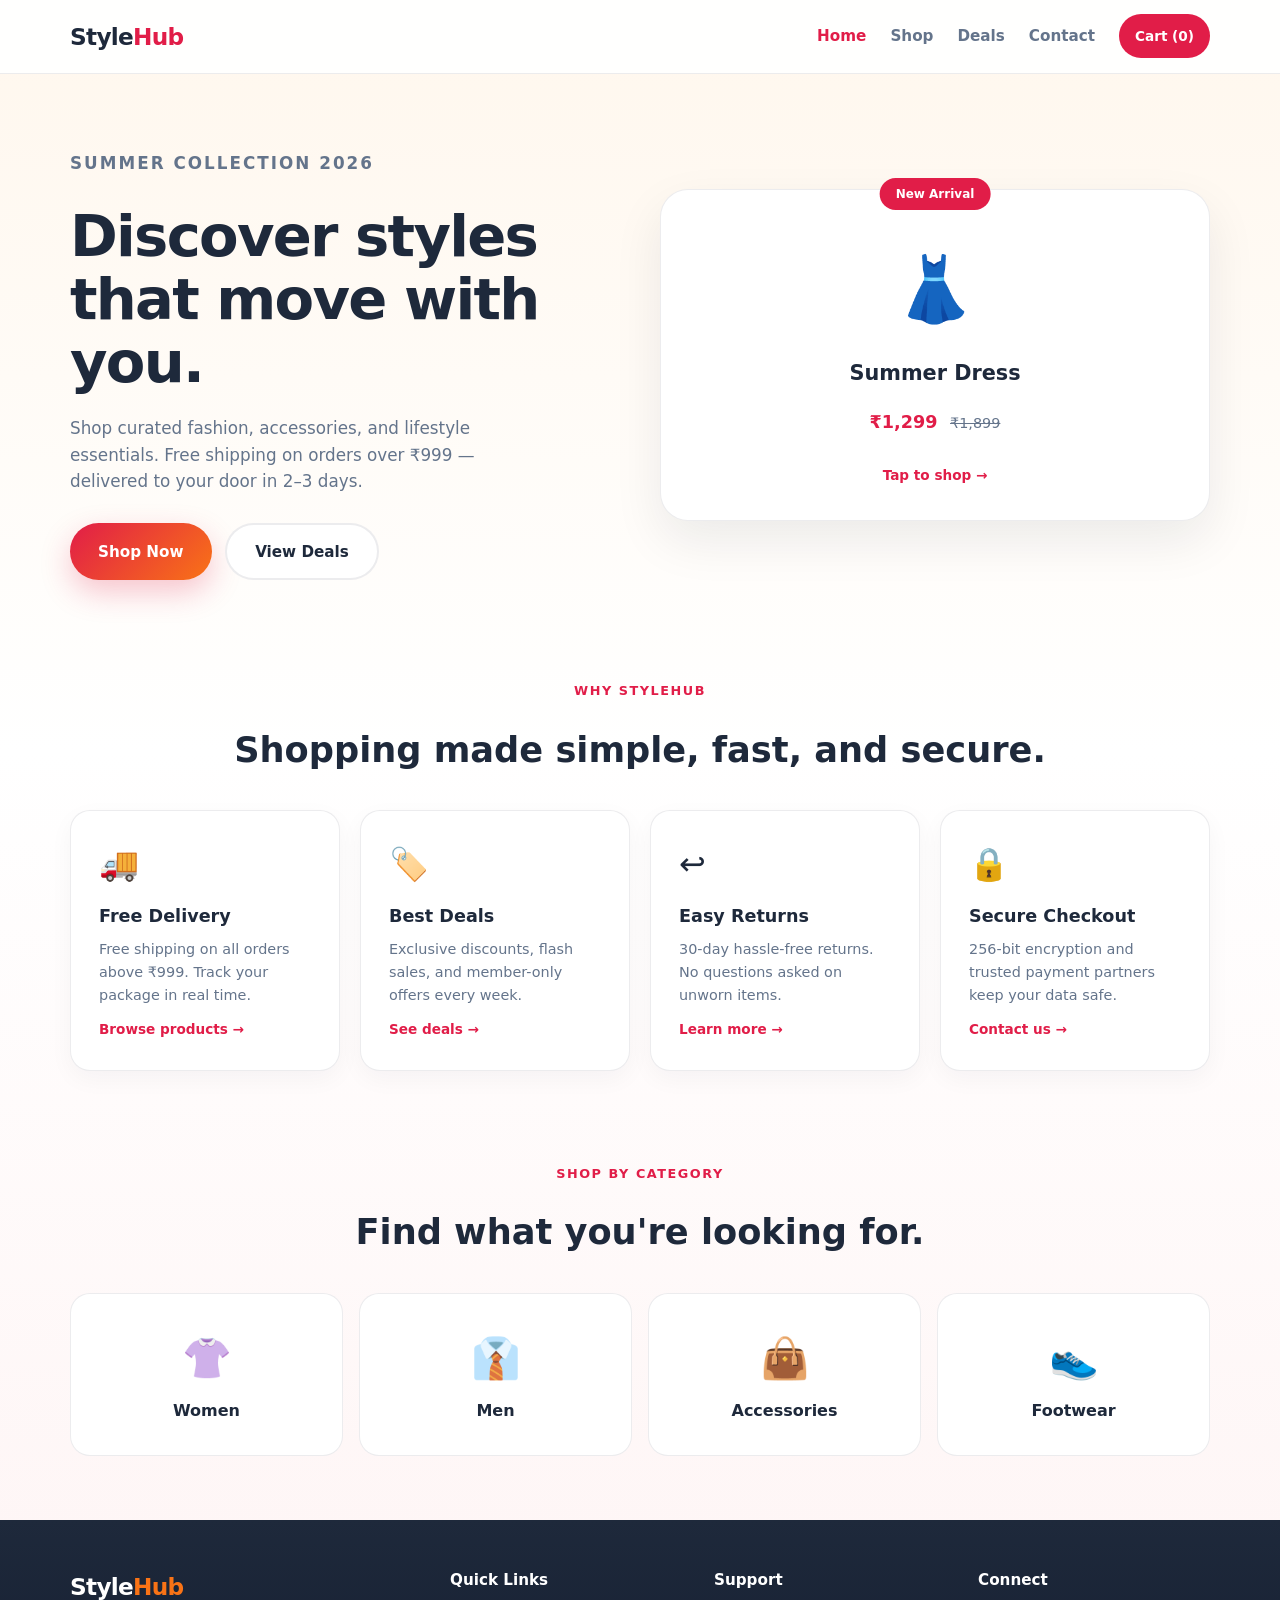
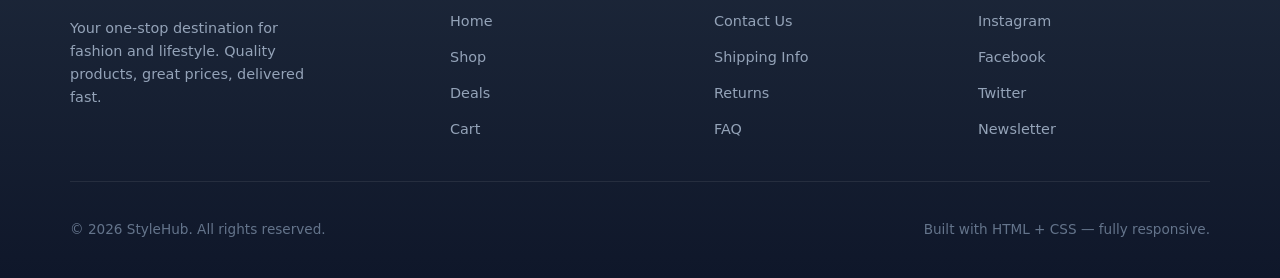
==== index.html @ 5d45717c "Add responsive StyleHub shopping landing page with linked pages and mobile navigation. Co-authored-b" ====
<!DOCTYPE html>
<html lang="en">
<head>
  <meta charset="UTF-8" />
  <meta name="viewport" content="width=device-width, initial-scale=1.0" />
  <title>StyleHub — Shop Fashion & Lifestyle</title>
  <link rel="stylesheet" href="styles.css" />
</head>
<body>
  <header class="topbar">
    <div class="container topbar-inner">
      <a class="brand" href="index.html">Style<span>Hub</span></a>

      <input type="checkbox" id="nav-toggle" class="nav-toggle" aria-hidden="true" />
      <label for="nav-toggle" class="nav-toggle-label" aria-label="Toggle navigation">
        <span></span>
        <span></span>
        <span></span>
      </label>

      <nav class="site-nav">
        <a href="index.html" class="active">Home</a>
        <a href="shop.html">Shop</a>
        <a href="deals.html">Deals</a>
        <a href="contact.html">Contact</a>
        <a href="cart.html" class="nav-cart">Cart (0)</a>
      </nav>
    </div>
  </header>

  <main>
    <section class="hero">
      <div class="container hero-grid">
        <div class="hero-copy">
          <p class="eyebrow">Summer Collection 2026</p>
          <h1>Discover styles that move with you.</h1>
          <p>Shop curated fashion, accessories, and lifestyle essentials. Free shipping on orders over ₹999 — delivered to your door in 2–3 days.</p>
          <div class="hero-actions">
            <a class="button primary" href="shop.html">Shop Now</a>
            <a class="button secondary" href="deals.html">View Deals</a>
          </div>
        </div>

        <a href="shop.html" class="hero-visual">
          <div class="hero-card">
            <span class="hero-tag">New Arrival</span>
            <div class="hero-product">
              <div class="product-icon">👗</div>
              <h3>Summer Dress</h3>
              <p class="price">₹1,299 <s>₹1,899</s></p>
              <span class="shop-link">Tap to shop →</span>
            </div>
          </div>
        </a>
      </div>
    </section>

    <section class="features">
      <div class="container section-header">
        <p class="eyebrow">Why StyleHub</p>
        <h2>Shopping made simple, fast, and secure.</h2>
      </div>
      <div class="container feature-grid">
        <a href="shop.html" class="feature-card">
          <div class="feature-icon">🚚</div>
          <h3>Free Delivery</h3>
          <p>Free shipping on all orders above ₹999. Track your package in real time.</p>
          <span class="card-link">Browse products →</span>
        </a>
        <a href="deals.html" class="feature-card">
          <div class="feature-icon">🏷️</div>
          <h3>Best Deals</h3>
          <p>Exclusive discounts, flash sales, and member-only offers every week.</p>
          <span class="card-link">See deals →</span>
        </a>
        <a href="shop.html" class="feature-card">
          <div class="feature-icon">↩️</div>
          <h3>Easy Returns</h3>
          <p>30-day hassle-free returns. No questions asked on unworn items.</p>
          <span class="card-link">Learn more →</span>
        </a>
        <a href="contact.html" class="feature-card">
          <div class="feature-icon">🔒</div>
          <h3>Secure Checkout</h3>
          <p>256-bit encryption and trusted payment partners keep your data safe.</p>
          <span class="card-link">Contact us →</span>
        </a>
      </div>
    </section>

    <section class="categories">
      <div class="container section-header">
        <p class="eyebrow">Shop by Category</p>
        <h2>Find what you're looking for.</h2>
      </div>
      <div class="container category-grid">
        <a href="shop.html?cat=women" class="category-card">
          <span class="category-emoji">👚</span>
          <h3>Women</h3>
        </a>
        <a href="shop.html?cat=men" class="category-card">
          <span class="category-emoji">👔</span>
          <h3>Men</h3>
        </a>
        <a href="shop.html?cat=accessories" class="category-card">
          <span class="category-emoji">👜</span>
          <h3>Accessories</h3>
        </a>
        <a href="shop.html?cat=footwear" class="category-card">
          <span class="category-emoji">👟</span>
          <h3>Footwear</h3>
        </a>
      </div>
    </section>
  </main>

  <footer class="footer">
    <div class="container footer-grid">
      <div class="footer-brand">
        <a class="brand light" href="index.html">Style<span>Hub</span></a>
        <p>Your one-stop destination for fashion and lifestyle. Quality products, great prices, delivered fast.</p>
      </div>
      <div class="footer-links">
        <h4>Quick Links</h4>
        <a href="index.html">Home</a>
        <a href="shop.html">Shop</a>
        <a href="deals.html">Deals</a>
        <a href="cart.html">Cart</a>
      </div>
      <div class="footer-links">
        <h4>Support</h4>
        <a href="contact.html">Contact Us</a>
        <a href="contact.html">Shipping Info</a>
        <a href="contact.html">Returns</a>
        <a href="contact.html">FAQ</a>
      </div>
      <div class="footer-links">
        <h4>Connect</h4>
        <a href="contact.html">Instagram</a>
        <a href="contact.html">Facebook</a>
        <a href="contact.html">Twitter</a>
        <a href="contact.html">Newsletter</a>
      </div>
    </div>
    <div class="container footer-bottom">
      <p>&copy; 2026 StyleHub. All rights reserved.</p>
      <p>Built with HTML + CSS — fully responsive.</p>
    </div>
  </footer>
</body>
</html>
---- styles.css ----
:root {
  --primary: #e11d48;
  --primary-dark: #be123c;
  --accent: #f97316;
  --text: #1e293b;
  --text-muted: #64748b;
  --bg: #fff7ed;
  --white: #ffffff;
  --border: rgba(15, 23, 42, 0.08);
  --shadow: 0 20px 50px rgba(15, 23, 42, 0.08);
  --radius: 1.25rem;
  font-family: "Segoe UI", system-ui, -apple-system, sans-serif;
  line-height: 1.6;
}

* {
  box-sizing: border-box;
  -webkit-tap-highlight-color: transparent;
}

html {
  scroll-behavior: smooth;
}

body {
  margin: 0;
  min-height: 100vh;
  color: var(--text);
  background: linear-gradient(180deg, #fff7ed 0%, #ffffff 40%, #fef2f2 100%);
}

a {
  color: inherit;
  text-decoration: none;
}

img {
  max-width: 100%;
  display: block;
}

.container {
  width: min(1140px, calc(100% - 2rem));
  margin: 0 auto;
}

/* ── Topbar & Navigation ── */

.topbar {
  position: sticky;
  top: 0;
  z-index: 100;
  background: rgba(255, 255, 255, 0.92);
  backdrop-filter: blur(16px);
  border-bottom: 1px solid var(--border);
}

.topbar-inner {
  display: flex;
  align-items: center;
  justify-content: space-between;
  padding: 0.9rem 0;
  position: relative;
}

.brand {
  font-size: 1.45rem;
  font-weight: 800;
  letter-spacing: -0.03em;
  color: var(--text);
  z-index: 101;
}

.brand span {
  color: var(--primary);
}

.brand.light {
  color: var(--white);
}

.brand.light span {
  color: var(--accent);
}

.nav-toggle {
  display: none;
}

.nav-toggle-label {
  display: none;
  flex-direction: column;
  gap: 5px;
  cursor: pointer;
  padding: 8px;
  z-index: 101;
}

.nav-toggle-label span {
  display: block;
  width: 24px;
  height: 3px;
  background: var(--text);
  border-radius: 2px;
  transition: transform 0.3s, opacity 0.3s;
}

.site-nav {
  display: flex;
  align-items: center;
  gap: 1.5rem;
}

.site-nav a {
  font-weight: 600;
  font-size: 0.95rem;
  color: var(--text-muted);
  padding: 0.4rem 0;
  transition: color 0.2s;
  min-height: 44px;
  display: inline-flex;
  align-items: center;
}

.site-nav a:hover,
.site-nav a.active {
  color: var(--primary);
}

.nav-cart {
  background: var(--primary);
  color: var(--white) !important;
  padding: 0.5rem 1rem !important;
  border-radius: 999px;
  font-size: 0.85rem !important;
}

.nav-cart:hover {
  background: var(--primary-dark);
  color: var(--white) !important;
}

.nav-cart.active {
  background: var(--primary-dark);
  color: var(--white) !important;
}

/* ── Buttons ── */

.button {
  display: inline-flex;
  align-items: center;
  justify-content: center;
  padding: 0.9rem 1.75rem;
  border-radius: 999px;
  font-weight: 700;
  font-size: 0.95rem;
  border: none;
  cursor: pointer;
  transition: transform 0.15s, box-shadow 0.15s, background 0.15s;
  min-height: 48px;
  min-width: 48px;
}

.button:active {
  transform: scale(0.97);
}

.button.primary {
  background: linear-gradient(135deg, var(--primary), var(--accent));
  color: var(--white);
  box-shadow: 0 12px 30px rgba(225, 29, 72, 0.25);
}

.button.primary:hover {
  box-shadow: 0 16px 40px rgba(225, 29, 72, 0.35);
}

.button.secondary {
  background: var(--white);
  color: var(--text);
  border: 2px solid var(--border);
}

.button.secondary:hover {
  border-color: var(--primary);
  color: var(--primary);
}

/* ── Hero ── */

.hero {
  padding: 3.5rem 0 2.5rem;
}

.hero-grid {
  display: grid;
  grid-template-columns: 1fr 1fr;
  gap: 2.5rem;
  align-items: center;
}

.eyebrow {
  display: inline-block;
  font-size: 0.8rem;
  font-weight: 700;
  letter-spacing: 0.12em;
  text-transform: uppercase;
  color: var(--primary);
  margin-bottom: 0.75rem;
}

.hero h1 {
  margin: 0;
  font-size: clamp(2.2rem, 5vw, 3.6rem);
  line-height: 1.1;
  letter-spacing: -0.03em;
}

.hero-copy > p {
  margin: 1.25rem 0 1.75rem;
  color: var(--text-muted);
  font-size: 1.05rem;
  max-width: 28rem;
}

.hero-actions {
  display: flex;
  flex-wrap: wrap;
  gap: 0.85rem;
}

.hero-visual {
  display: block;
  transition: transform 0.2s;
}

.hero-visual:active {
  transform: scale(0.98);
}

.hero-card {
  background: var(--white);
  border-radius: 1.75rem;
  padding: 2rem;
  box-shadow: var(--shadow);
  border: 1px solid var(--border);
  position: relative;
  text-align: center;
}

.hero-tag {
  position: absolute;
  top: -0.75rem;
  left: 50%;
  transform: translateX(-50%);
  background: var(--primary);
  color: var(--white);
  font-size: 0.75rem;
  font-weight: 700;
  padding: 0.4rem 1rem;
  border-radius: 999px;
}

.product-icon {
  font-size: 4rem;
  margin: 1rem 0;
}

.hero-product h3 {
  margin: 0 0 0.5rem;
  font-size: 1.3rem;
}

.price {
  font-weight: 700;
  color: var(--primary);
  font-size: 1.1rem;
}

.price s {
  color: var(--text-muted);
  font-weight: 400;
  font-size: 0.9rem;
  margin-left: 0.4rem;
}

.price.large {
  font-size: 1.6rem;
  margin: 0.5rem 0 1rem;
}

.shop-link,
.card-link {
  display: inline-block;
  margin-top: 0.75rem;
  font-size: 0.85rem;
  font-weight: 600;
  color: var(--primary);
}

/* ── Features ── */

.features {
  padding: 3rem 0;
}

.section-header {
  text-align: center;
  margin-bottom: 2rem;
}

.section-header h2 {
  margin: 0.5rem 0 0;
  font-size: clamp(1.6rem, 3vw, 2.2rem);
}

.feature-grid {
  display: grid;
  grid-template-columns: repeat(4, 1fr);
  gap: 1.25rem;
}

.feature-card {
  background: var(--white);
  border-radius: var(--radius);
  padding: 1.75rem;
  border: 1px solid var(--border);
  box-shadow: 0 8px 24px rgba(15, 23, 42, 0.04);
  transition: transform 0.2s, box-shadow 0.2s, border-color 0.2s;
  display: block;
}

.feature-card:active,
.feature-card:hover {
  transform: translateY(-4px);
  box-shadow: var(--shadow);
  border-color: rgba(225, 29, 72, 0.2);
}

.feature-icon {
  font-size: 2rem;
  margin-bottom: 0.75rem;
}

.feature-card h3 {
  margin: 0 0 0.5rem;
  font-size: 1.1rem;
}

.feature-card p {
  margin: 0;
  color: var(--text-muted);
  font-size: 0.9rem;
}

/* ── Categories ── */

.categories {
  padding: 2rem 0 4rem;
}

.category-grid {
  display: grid;
  grid-template-columns: repeat(4, 1fr);
  gap: 1rem;
}

.category-card {
  background: var(--white);
  border-radius: var(--radius);
  padding: 2rem 1rem;
  text-align: center;
  border: 1px solid var(--border);
  transition: transform 0.2s, background 0.2s;
  min-height: 120px;
  display: flex;
  flex-direction: column;
  align-items: center;
  justify-content: center;
}

.category-card:active,
.category-card:hover {
  transform: scale(1.03);
  background: #fff1f2;
  border-color: rgba(225, 29, 72, 0.25);
}

.category-emoji {
  font-size: 2.5rem;
  display: block;
  margin-bottom: 0.5rem;
}

.category-card h3 {
  margin: 0;
  font-size: 1rem;
}

/* ── Footer ── */

.footer {
  background: linear-gradient(180deg, #1e293b, #0f172a);
  color: #cbd5e1;
  padding: 3rem 0 1.5rem;
}

.footer-grid {
  display: grid;
  grid-template-columns: 1.5fr 1fr 1fr 1fr;
  gap: 2rem;
}

.footer-brand p {
  margin: 0.75rem 0 0;
  font-size: 0.9rem;
  color: #94a3b8;
  max-width: 260px;
}

.footer-links h4 {
  margin: 0 0 0.75rem;
  color: var(--white);
  font-size: 0.95rem;
}

.footer-links a {
  display: block;
  padding: 0.35rem 0;
  font-size: 0.9rem;
  color: #94a3b8;
  transition: color 0.2s;
  min-height: 36px;
}

.footer-links a:hover {
  color: var(--white);
}

.footer-bottom {
  margin-top: 2rem;
  padding-top: 1.5rem;
  border-top: 1px solid rgba(255, 255, 255, 0.08);
  display: flex;
  justify-content: space-between;
  flex-wrap: wrap;
  gap: 0.5rem;
  font-size: 0.85rem;
  color: #64748b;
}

.footer-bottom a {
  color: #94a3b8;
}

.footer-bottom a:hover {
  color: var(--white);
}

/* ── Inner Pages ── */

.page-main {
  min-height: calc(100vh - 200px);
}

.page-hero {
  padding: 2.5rem 0 1.5rem;
  text-align: center;
}

.page-hero h1 {
  margin: 0.25rem 0;
  font-size: clamp(1.8rem, 4vw, 2.6rem);
}

.page-hero p {
  color: var(--text-muted);
  margin: 0.5rem 0 0;
}

.deals-hero {
  background: linear-gradient(135deg, #fff1f2, #ffedd5);
  padding: 3rem 0;
}

/* Product listing */

.product-listing {
  padding: 1rem 0 3rem;
}

.product-grid {
  display: grid;
  grid-template-columns: repeat(3, 1fr);
  gap: 1.25rem;
}

.product-card {
  background: var(--white);
  border-radius: var(--radius);
  padding: 1.5rem;
  border: 1px solid var(--border);
  text-align: center;
  transition: transform 0.2s, box-shadow 0.2s;
  display: block;
}

.product-card:active,
.product-card:hover {
  transform: translateY(-4px);
  box-shadow: var(--shadow);
}

.product-image {
  font-size: 3.5rem;
  margin-bottom: 0.75rem;
}

.product-card h3 {
  margin: 0 0 0.4rem;
  font-size: 1rem;
}

/* Product detail */

.product-detail {
  padding: 2rem 0 3rem;
}

.product-detail-grid {
  display: grid;
  grid-template-columns: 1fr 1fr;
  gap: 2.5rem;
  align-items: start;
}

.product-detail-image {
  background: var(--white);
  border-radius: 1.75rem;
  padding: 3rem;
  text-align: center;
  font-size: 6rem;
  border: 1px solid var(--border);
  box-shadow: var(--shadow);
}

.product-detail-info h1 {
  margin: 0;
  font-size: clamp(1.6rem, 3vw, 2.2rem);
}

.product-desc {
  color: var(--text-muted);
  margin: 0 0 1.5rem;
}

.size-options {
  display: flex;
  align-items: center;
  gap: 0.5rem;
  flex-wrap: wrap;
  margin-bottom: 1.5rem;
}

.size-label {
  font-weight: 600;
  margin-right: 0.25rem;
}

.size-chip {
  display: inline-flex;
  align-items: center;
  justify-content: center;
  width: 44px;
  height: 44px;
  border-radius: 0.5rem;
  border: 2px solid var(--border);
  font-weight: 600;
  font-size: 0.85rem;
}

.size-chip.active {
  border-color: var(--primary);
  background: #fff1f2;
  color: var(--primary);
}

.detail-actions {
  display: flex;
  flex-wrap: wrap;
  gap: 0.75rem;
}

/* Deals */

.deals-list {
  padding: 1rem 0 3rem;
}

.deals-grid {
  display: grid;
  grid-template-columns: repeat(3, 1fr);
  gap: 1.25rem;
}

.deal-card {
  background: var(--white);
  border-radius: var(--radius);
  padding: 2rem 1.5rem;
  text-align: center;
  border: 2px solid #fecdd3;
  position: relative;
  transition: transform 0.2s, box-shadow 0.2s;
  display: block;
}

.deal-card:active,
.deal-card:hover {
  transform: translateY(-4px);
  box-shadow: 0 16px 40px rgba(225, 29, 72, 0.15);
}

.deal-badge {
  position: absolute;
  top: -0.6rem;
  right: 1rem;
  background: var(--accent);
  color: var(--white);
  font-size: 0.75rem;
  font-weight: 700;
  padding: 0.3rem 0.75rem;
  border-radius: 999px;
}

.deal-emoji {
  font-size: 3rem;
  margin-bottom: 0.5rem;
}

.deal-card h3 {
  margin: 0 0 0.4rem;
}

/* Cart empty */

.cart-empty {
  padding: 1rem 0 3rem;
}

.cart-empty-box {
  text-align: center;
  background: var(--white);
  border-radius: var(--radius);
  padding: 3rem 2rem;
  border: 1px solid var(--border);
  max-width: 480px;
  margin: 0 auto;
}

.cart-icon {
  font-size: 4rem;
  margin-bottom: 1rem;
}

.cart-empty-box h2 {
  margin: 0 0 0.5rem;
}

.cart-empty-box p {
  color: var(--text-muted);
  margin: 0 0 1.5rem;
}

/* Contact */

.contact-section {
  padding: 1rem 0 3rem;
}

.contact-grid {
  display: grid;
  grid-template-columns: 1fr 1.2fr;
  gap: 2.5rem;
  align-items: start;
}

.contact-item {
  display: flex;
  gap: 1rem;
  align-items: flex-start;
  margin-bottom: 1.5rem;
}

.contact-icon {
  font-size: 1.5rem;
}

.contact-item h3 {
  margin: 0 0 0.2rem;
  font-size: 1rem;
}

.contact-item p {
  margin: 0;
  color: var(--text-muted);
  font-size: 0.95rem;
}

.contact-form {
  background: var(--white);
  padding: 2rem;
  border-radius: var(--radius);
  border: 1px solid var(--border);
  box-shadow: var(--shadow);
}

.contact-form label {
  display: block;
  font-weight: 600;
  font-size: 0.9rem;
  margin-bottom: 0.35rem;
}

.contact-form input,
.contact-form textarea {
  width: 100%;
  padding: 0.75rem 1rem;
  border: 1px solid var(--border);
  border-radius: 0.6rem;
  font: inherit;
  margin-bottom: 1rem;
  min-height: 48px;
}

.contact-form input:focus,
.contact-form textarea:focus {
  outline: 2px solid rgba(225, 29, 72, 0.3);
  border-color: var(--primary);
}

.contact-form .button {
  width: 100%;
}

/* ── Responsive: Tablet ── */

@media (max-width: 900px) {
  .hero-grid {
    grid-template-columns: 1fr;
    text-align: center;
  }

  .hero-copy > p {
    margin-left: auto;
    margin-right: auto;
  }

  .hero-actions {
    justify-content: center;
  }

  .feature-grid {
    grid-template-columns: repeat(2, 1fr);
  }

  .category-grid {
    grid-template-columns: repeat(2, 1fr);
  }

  .footer-grid {
    grid-template-columns: 1fr 1fr;
  }

  .product-grid,
  .deals-grid {
    grid-template-columns: repeat(2, 1fr);
  }

  .product-detail-grid {
    grid-template-columns: 1fr;
  }

  .contact-grid {
    grid-template-columns: 1fr;
  }
}

/* ── Responsive: Mobile ── */

@media (max-width: 640px) {
  .nav-toggle-label {
    display: flex;
  }

  .site-nav {
    position: fixed;
    top: 0;
    right: -100%;
    width: min(280px, 80vw);
    height: 100vh;
    background: var(--white);
    flex-direction: column;
    align-items: flex-start;
    padding: 5rem 1.5rem 2rem;
    gap: 0;
    box-shadow: -8px 0 30px rgba(0, 0, 0, 0.1);
    transition: right 0.3s ease;
  }

  .site-nav a {
    width: 100%;
    padding: 0.85rem 0;
    border-bottom: 1px solid var(--border);
    font-size: 1rem;
  }

  .nav-cart {
    margin-top: 0.5rem;
    width: 100%;
    justify-content: center;
  }

  .nav-toggle:checked ~ .site-nav {
    right: 0;
  }

  .nav-toggle:checked ~ .nav-toggle-label span:nth-child(1) {
    transform: rotate(45deg) translate(5px, 6px);
  }

  .nav-toggle:checked ~ .nav-toggle-label span:nth-child(2) {
    opacity: 0;
  }

  .nav-toggle:checked ~ .nav-toggle-label span:nth-child(3) {
    transform: rotate(-45deg) translate(5px, -6px);
  }

  .hero {
    padding: 2rem 0 1.5rem;
  }

  .hero-actions {
    flex-direction: column;
  }

  .hero-actions .button {
    width: 100%;
  }

  .feature-grid,
  .category-grid,
  .product-grid,
  .deals-grid {
    grid-template-columns: 1fr;
  }

  .footer-grid {
    grid-template-columns: 1fr;
    gap: 1.5rem;
  }

  .footer-bottom {
    flex-direction: column;
    text-align: center;
  }

  .detail-actions {
    flex-direction: column;
  }

  .detail-actions .button {
    width: 100%;
  }

  .product-detail-image {
    font-size: 4rem;
    padding: 2rem;
  }
}
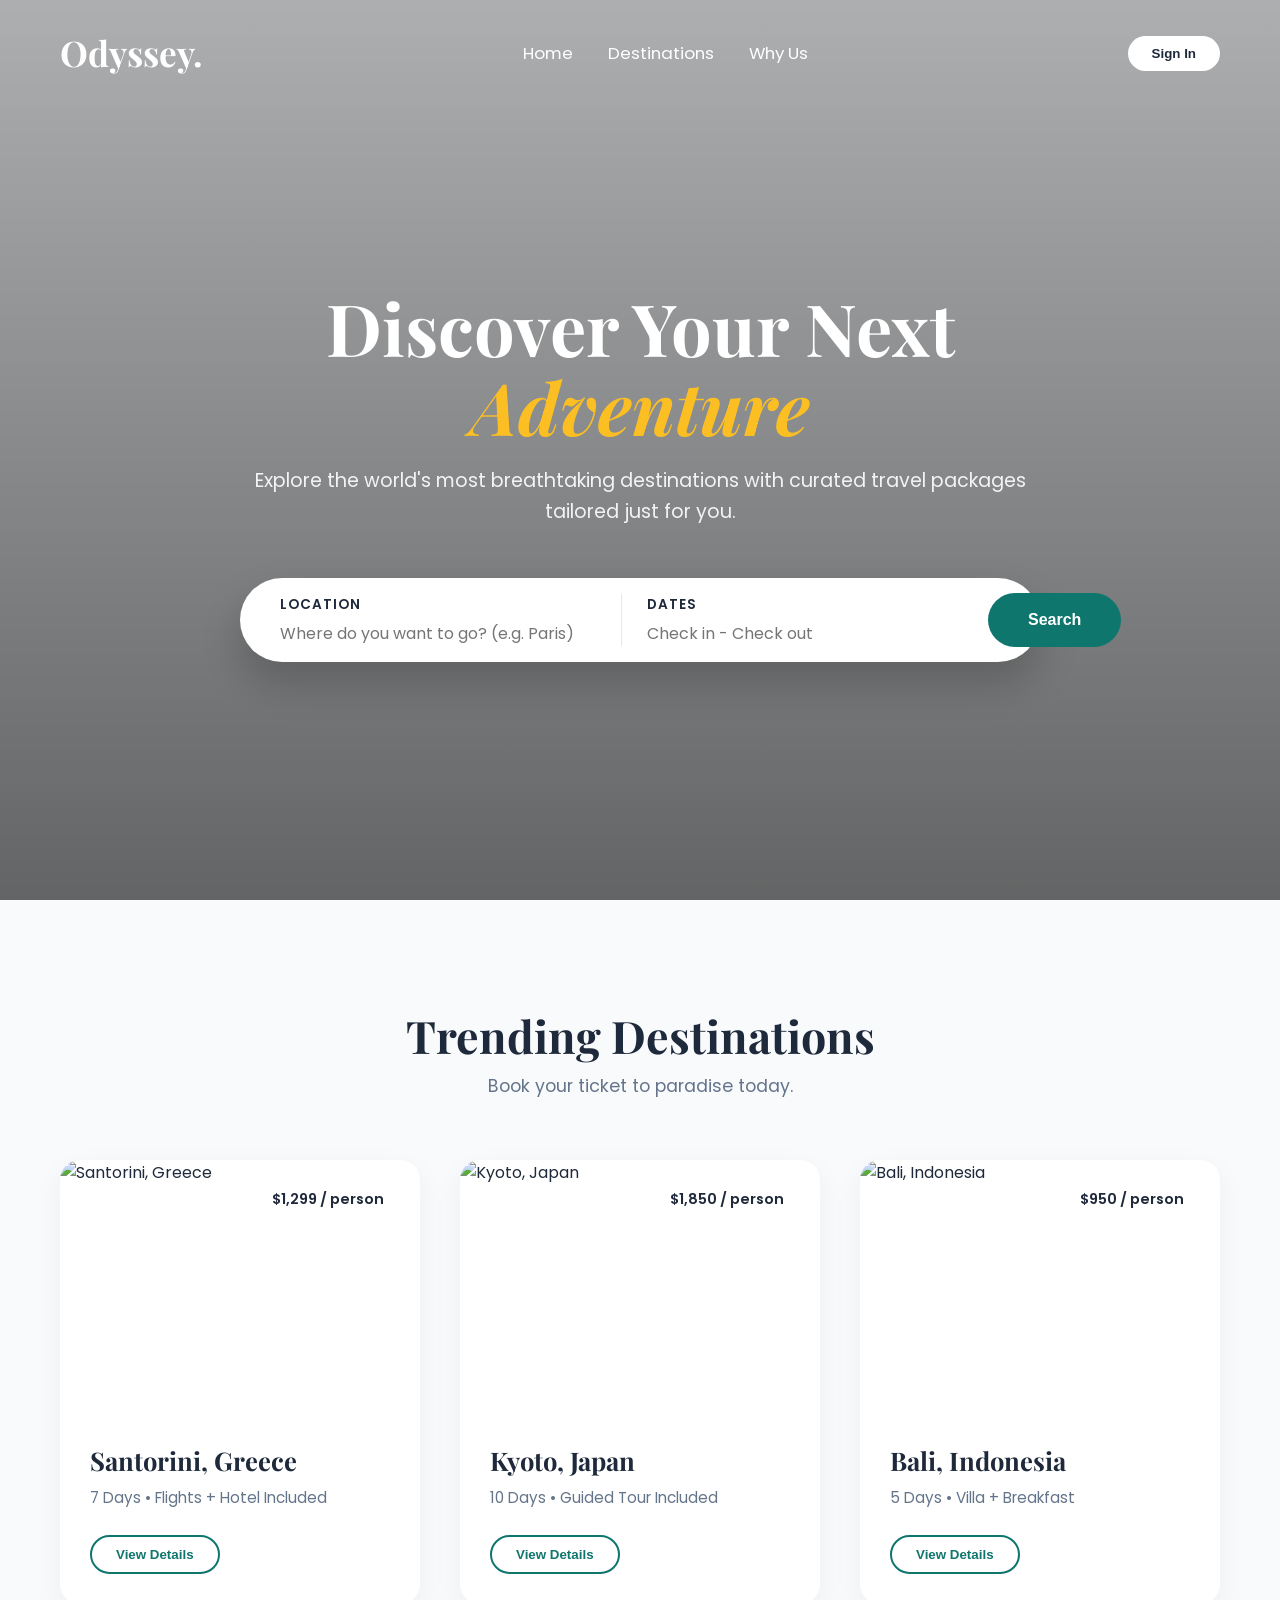
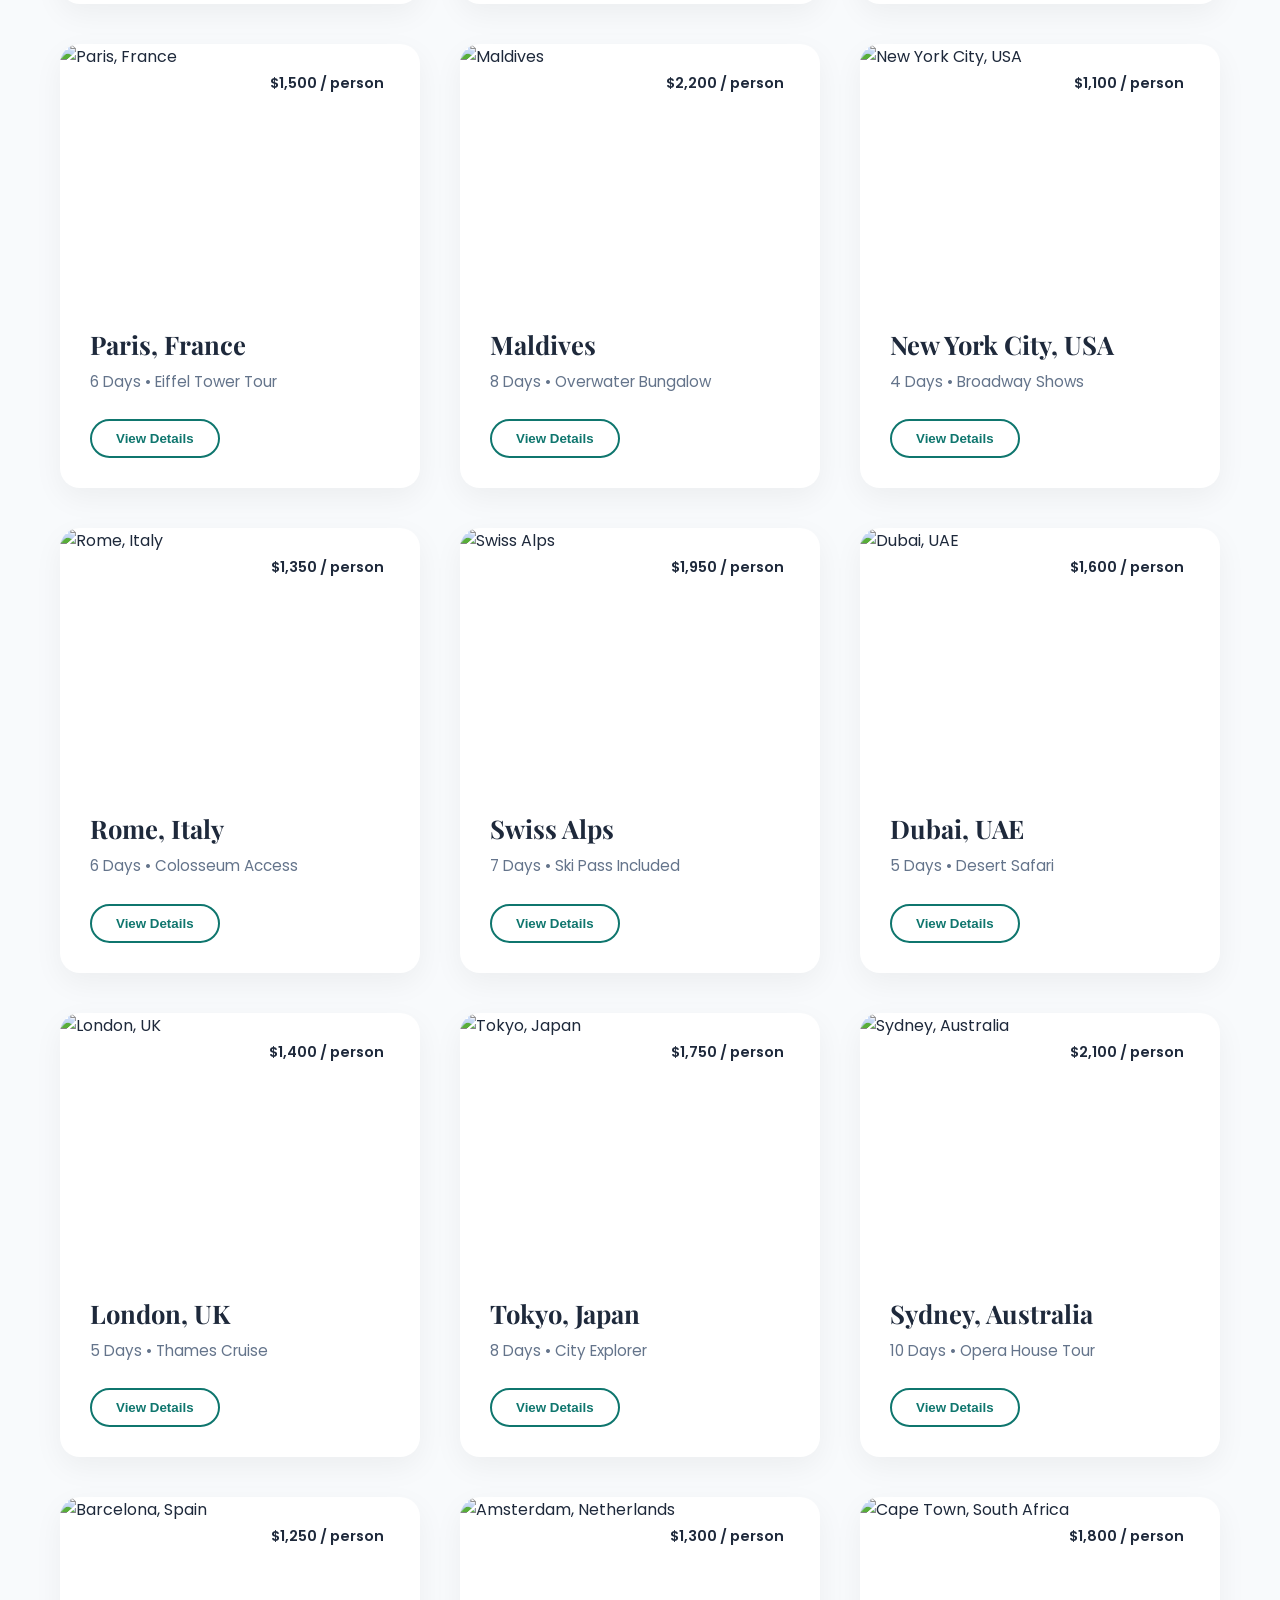
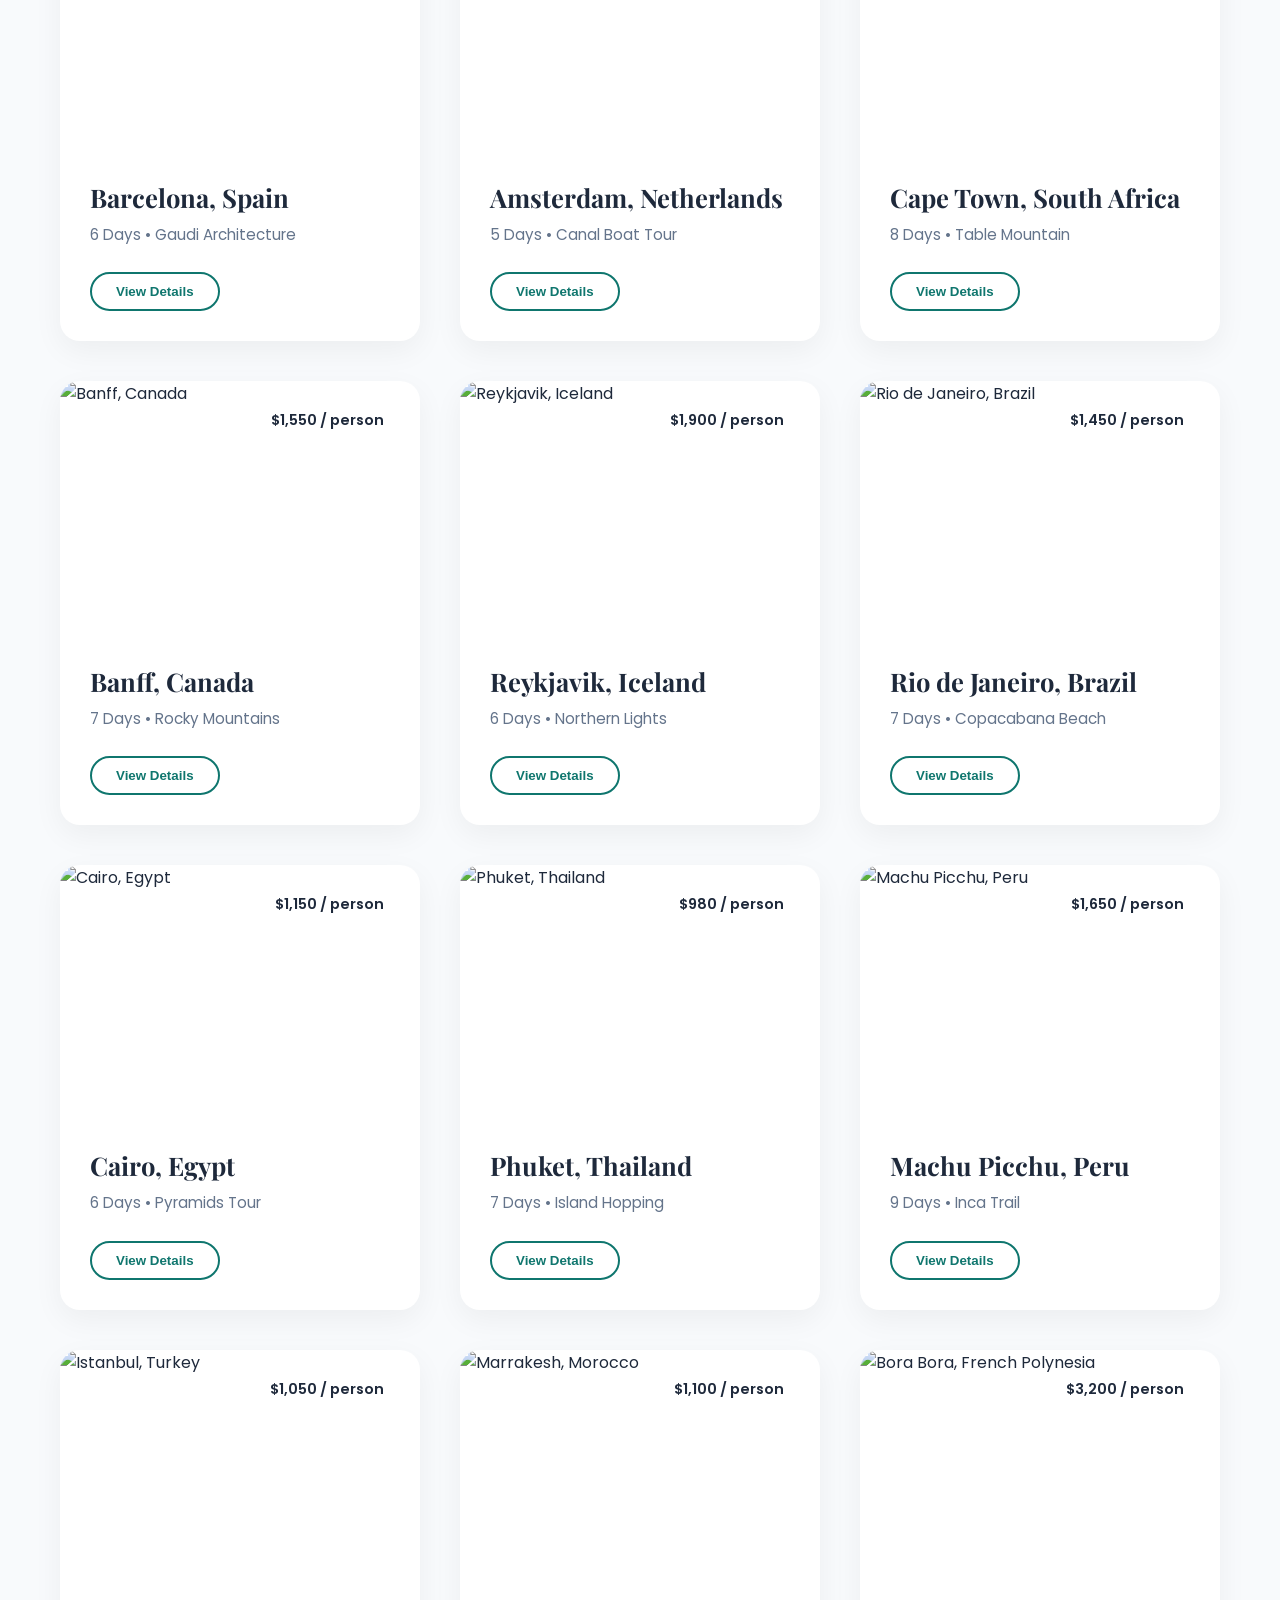
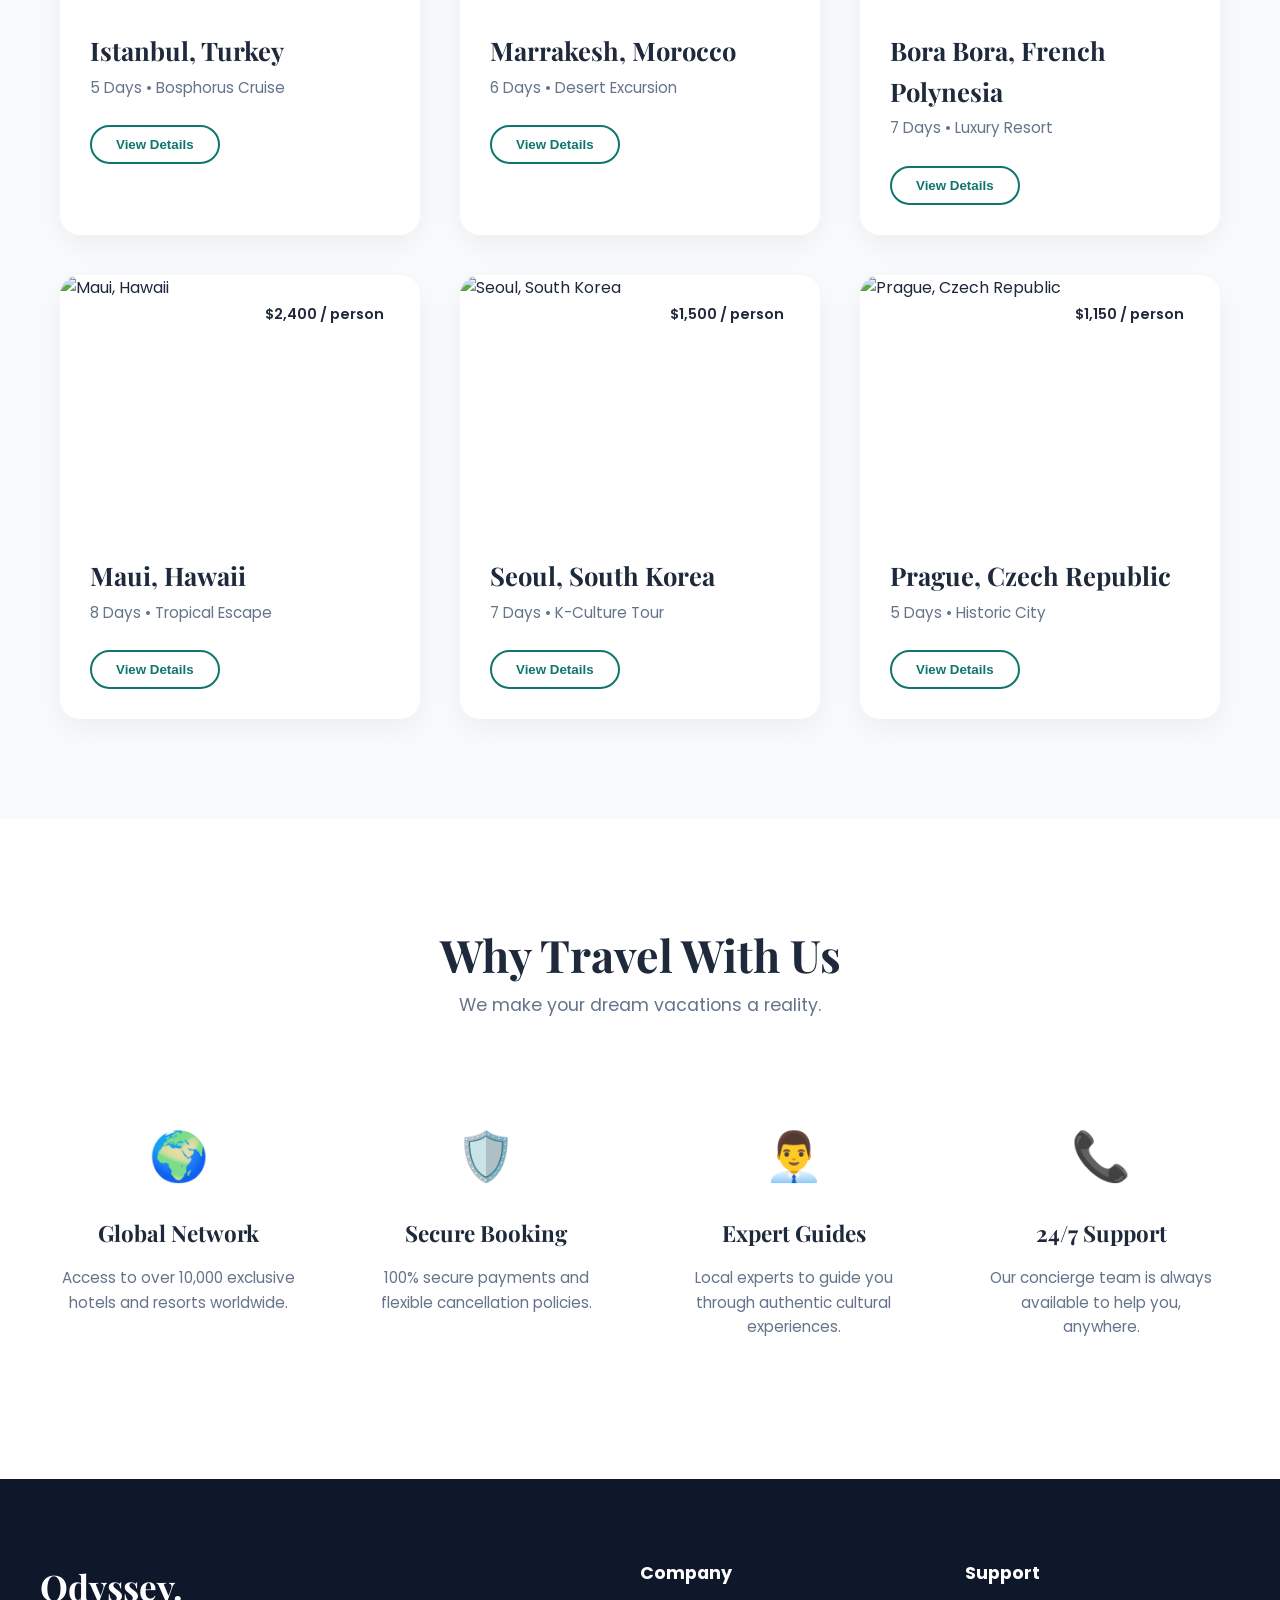
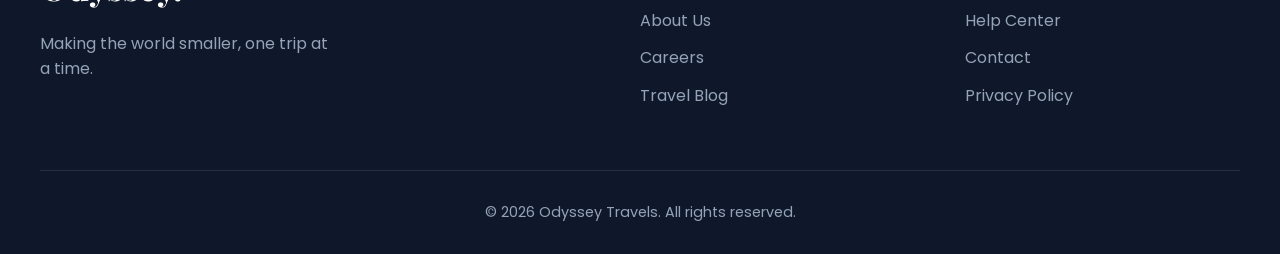
==== commit a990024e: "commit1" ====
--- a/index.html
+++ b/index.html
@@ -1,151 +1,400 @@
 <!DOCTYPE html>
 <html lang="en">
 <head>
-  <meta charset="UTF-8" />
-  <meta name="viewport" content="width=device-width, initial-scale=1.0" />
-  <title>StyleHub — Shop Fashion & Lifestyle</title>
-  <link rel="stylesheet" href="styles.css" />
+  <meta charset="UTF-8">
+  <meta name="viewport" content="width=device-width, initial-scale=1.0">
+  <title>Odyssey | Unforgettable Travel Experiences</title>
+  <link rel="stylesheet" href="styles.css">
+  <link rel="preconnect" href="https://fonts.googleapis.com">
+  <link rel="preconnect" href="https://fonts.gstatic.com" crossorigin>
+  <link href="https://fonts.googleapis.com/css2?family=Playfair+Display:wght@400;700&family=Poppins:wght@300;400;600&display=swap" rel="stylesheet">
 </head>
 <body>
-  <header class="topbar">
-    <div class="container topbar-inner">
-      <a class="brand" href="index.html">Style<span>Hub</span></a>
-
-      <input type="checkbox" id="nav-toggle" class="nav-toggle" aria-hidden="true" />
-      <label for="nav-toggle" class="nav-toggle-label" aria-label="Toggle navigation">
-        <span></span>
-        <span></span>
-        <span></span>
-      </label>
-
-      <nav class="site-nav">
-        <a href="index.html" class="active">Home</a>
-        <a href="shop.html">Shop</a>
-        <a href="deals.html">Deals</a>
-        <a href="contact.html">Contact</a>
-        <a href="cart.html" class="nav-cart">Cart (0)</a>
-      </nav>
+  <!-- Navbar -->
+  <nav class="navbar">
+    <div class="nav-container">
+      <a href="#" class="logo">Odyssey.</a>
+      <div class="nav-links">
+        <a href="#home">Home</a>
+        <a href="#destinations">Destinations</a>
+        <a href="#features">Why Us</a>
+      </div>
+      <button class="btn-nav" onclick="openSignIn()">Sign In</button>
+      <div class="mobile-menu"><span></span><span></span><span></span></div>
+    </div>
+  </nav>
+
+  <!-- Hero -->
+  <header class="hero" id="home">
+    <div class="hero-overlay"></div>
+    <div class="hero-content">
+      <h1>Discover Your Next <span>Adventure</span></h1>
+      <p>Explore the world's most breathtaking destinations with curated travel packages tailored just for you.</p>
+      
+      <!-- Functional Search Bar -->
+      <div class="search-bar">
+        <div class="search-input">
+          <label>Location</label>
+          <input type="text" id="searchInput" placeholder="Where do you want to go? (e.g. Paris)">
+        </div>
+        <div class="search-input">
+          <label>Dates</label>
+          <input type="text" placeholder="Check in - Check out">
+        </div>
+        <button class="btn btn-primary" onclick="searchDestinations()">Search</button>
+      </div>
     </div>
   </header>
 
-  <main>
-    <section class="hero">
-      <div class="container hero-grid">
-        <div class="hero-copy">
-          <p class="eyebrow">Summer Collection 2026</p>
-          <h1>Discover styles that move with you.</h1>
-          <p>Shop curated fashion, accessories, and lifestyle essentials. Free shipping on orders over ₹999 — delivered to your door in 2–3 days.</p>
-          <div class="hero-actions">
-            <a class="button primary" href="shop.html">Shop Now</a>
-            <a class="button secondary" href="deals.html">View Deals</a>
-          </div>
-        </div>
-
-        <a href="shop.html" class="hero-visual">
-          <div class="hero-card">
-            <span class="hero-tag">New Arrival</span>
-            <div class="hero-product">
-              <div class="product-icon">👗</div>
-              <h3>Summer Dress</h3>
-              <p class="price">₹1,299 <s>₹1,899</s></p>
-              <span class="shop-link">Tap to shop →</span>
-            </div>
-          </div>
-        </a>
-      </div>
-    </section>
-
-    <section class="features">
-      <div class="container section-header">
-        <p class="eyebrow">Why StyleHub</p>
-        <h2>Shopping made simple, fast, and secure.</h2>
-      </div>
-      <div class="container feature-grid">
-        <a href="shop.html" class="feature-card">
-          <div class="feature-icon">🚚</div>
-          <h3>Free Delivery</h3>
-          <p>Free shipping on all orders above ₹999. Track your package in real time.</p>
-          <span class="card-link">Browse products →</span>
-        </a>
-        <a href="deals.html" class="feature-card">
-          <div class="feature-icon">🏷️</div>
-          <h3>Best Deals</h3>
-          <p>Exclusive discounts, flash sales, and member-only offers every week.</p>
-          <span class="card-link">See deals →</span>
-        </a>
-        <a href="shop.html" class="feature-card">
-          <div class="feature-icon">↩️</div>
-          <h3>Easy Returns</h3>
-          <p>30-day hassle-free returns. No questions asked on unworn items.</p>
-          <span class="card-link">Learn more →</span>
-        </a>
-        <a href="contact.html" class="feature-card">
-          <div class="feature-icon">🔒</div>
-          <h3>Secure Checkout</h3>
-          <p>256-bit encryption and trusted payment partners keep your data safe.</p>
-          <span class="card-link">Contact us →</span>
-        </a>
-      </div>
-    </section>
-
-    <section class="categories">
-      <div class="container section-header">
-        <p class="eyebrow">Shop by Category</p>
-        <h2>Find what you're looking for.</h2>
-      </div>
-      <div class="container category-grid">
-        <a href="shop.html?cat=women" class="category-card">
-          <span class="category-emoji">👚</span>
-          <h3>Women</h3>
-        </a>
-        <a href="shop.html?cat=men" class="category-card">
-          <span class="category-emoji">👔</span>
-          <h3>Men</h3>
-        </a>
-        <a href="shop.html?cat=accessories" class="category-card">
-          <span class="category-emoji">👜</span>
-          <h3>Accessories</h3>
-        </a>
-        <a href="shop.html?cat=footwear" class="category-card">
-          <span class="category-emoji">👟</span>
-          <h3>Footwear</h3>
-        </a>
-      </div>
-    </section>
-  </main>
-
+  <!-- Destinations Section -->
+  <section class="destinations" id="destinations">
+    <div class="section-title">
+      <h2>Trending Destinations</h2>
+      <p>Book your ticket to paradise today.</p>
+      <p id="noResultsMsg" style="display:none; color: red; margin-top: 10px; font-weight: bold;">No destinations found matching your search.</p>
+    </div>
+    
+    <div class="dest-grid" id="destGrid">
+      <!-- Generated by JS -->
+    </div>
+  </section>
+
+  <!-- Features Section -->
+  <section class="features" id="features">
+    <div class="section-title">
+      <h2>Why Travel With Us</h2>
+      <p>We make your dream vacations a reality.</p>
+    </div>
+    <div class="feature-grid">
+      <div class="feature-card">
+        <div class="icon">🌍</div>
+        <h3>Global Network</h3>
+        <p>Access to over 10,000 exclusive hotels and resorts worldwide.</p>
+      </div>
+      <div class="feature-card">
+        <div class="icon">🛡️</div>
+        <h3>Secure Booking</h3>
+        <p>100% secure payments and flexible cancellation policies.</p>
+      </div>
+      <div class="feature-card">
+        <div class="icon">👨‍💼</div>
+        <h3>Expert Guides</h3>
+        <p>Local experts to guide you through authentic cultural experiences.</p>
+      </div>
+      <div class="feature-card">
+        <div class="icon">📞</div>
+        <h3>24/7 Support</h3>
+        <p>Our concierge team is always available to help you, anywhere.</p>
+      </div>
+    </div>
+  </section>
+
+  <!-- Footer -->
   <footer class="footer">
-    <div class="container footer-grid">
+    <div class="footer-container">
       <div class="footer-brand">
-        <a class="brand light" href="index.html">Style<span>Hub</span></a>
-        <p>Your one-stop destination for fashion and lifestyle. Quality products, great prices, delivered fast.</p>
+        <h2>Odyssey.</h2>
+        <p>Making the world smaller, one trip at a time.</p>
       </div>
       <div class="footer-links">
-        <h4>Quick Links</h4>
-        <a href="index.html">Home</a>
-        <a href="shop.html">Shop</a>
-        <a href="deals.html">Deals</a>
-        <a href="cart.html">Cart</a>
+        <h3>Company</h3>
+        <a href="#">About Us</a>
+        <a href="#">Careers</a>
+        <a href="#">Travel Blog</a>
       </div>
       <div class="footer-links">
-        <h4>Support</h4>
-        <a href="contact.html">Contact Us</a>
-        <a href="contact.html">Shipping Info</a>
-        <a href="contact.html">Returns</a>
-        <a href="contact.html">FAQ</a>
-      </div>
-      <div class="footer-links">
-        <h4>Connect</h4>
-        <a href="contact.html">Instagram</a>
-        <a href="contact.html">Facebook</a>
-        <a href="contact.html">Twitter</a>
-        <a href="contact.html">Newsletter</a>
-      </div>
-    </div>
-    <div class="container footer-bottom">
-      <p>&copy; 2026 StyleHub. All rights reserved.</p>
-      <p>Built with HTML + CSS — fully responsive.</p>
+        <h3>Support</h3>
+        <a href="#">Help Center</a>
+        <a href="#">Contact</a>
+        <a href="#">Privacy Policy</a>
+      </div>
+    </div>
+    <div class="footer-bottom">
+      <p>&copy; 2026 Odyssey Travels. All rights reserved.</p>
     </div>
   </footer>
+
+  <!-- Sign In Modal -->
+  <div id="signInModal" class="modal">
+    <div class="modal-content">
+      <span class="close-btn" onclick="closeSignIn()">&times;</span>
+      <h2 id="authTitle">Sign In</h2>
+      <p id="authSubtitle">Please log in to manage your bookings and saved trips.</p>
+      <form id="authForm" onsubmit="event.preventDefault(); handleAuthSubmit();">
+        <div class="form-group" id="nameGroup" style="display: none;">
+          <label>Full Name</label>
+          <input type="text" id="nameInput" placeholder="Enter your full name">
+        </div>
+        <div class="form-group">
+          <label>Email Address</label>
+          <input type="email" id="emailInput" placeholder="Enter your email" required>
+        </div>
+        <div class="form-group">
+          <label>Password</label>
+          <input type="password" id="passwordInput" placeholder="Enter your password" required>
+        </div>
+        <div id="authMessage" class="auth-message" aria-live="polite" style="display:none;"></div>
+        <button type="submit" id="authSubmitBtn" class="btn btn-primary" style="width: 100%; margin-top: 10px;">Sign In</button>
+        <p style="text-align: center; margin-top: 15px; font-size: 0.9rem; color: var(--text-light);">
+          <span id="authToggleText">Don't have an account?</span> 
+          <a href="#" onclick="toggleAuthMode(); return false;" id="authToggleLink" style="color: var(--primary); font-weight: 600;">Sign up</a>
+        </p>
+      </form>
+    </div>
+  </div>
+
+  <!-- Destination Details Modal -->
+  <div id="destModal" class="modal">
+    <div class="modal-content dest-modal-content">
+      <span class="close-btn" onclick="closeDest()">&times;</span>
+      <div id="modalDestImg" class="modal-img"></div>
+      <div class="modal-info">
+        <h2 id="modalDestName">Destination Name</h2>
+        <p id="modalDestDesc" class="modal-desc">Description</p>
+        <p id="modalDestPrice" class="modal-price">Price</p>
+        <div class="modal-actions">
+          <button class="btn btn-primary" onclick="requireLogin()">Book Now</button>
+          <button class="btn btn-outline" onclick="requireLogin()">Save for Later</button>
+        </div>
+      </div>
+    </div>
+  </div>
+
+  <!-- Search & Render JavaScript Logic -->
+  <script>
+    const destinations = [
+      { name: 'Santorini, Greece', img: 'https://images.unsplash.com/photo-1469854523086-cc02fe5d8800?ixlib=rb-4.0.3&auto=format&fit=crop&w=800&q=80', price: '$1,299', desc: '7 Days • Flights + Hotel Included' },
+      { name: 'Kyoto, Japan', img: 'https://images.unsplash.com/photo-1493976040374-85c8e12f0c0e?ixlib=rb-4.0.3&auto=format&fit=crop&w=800&q=80', price: '$1,850', desc: '10 Days • Guided Tour Included' },
+      { name: 'Bali, Indonesia', img: 'https://images.unsplash.com/photo-1537996194471-e657df975ab4?ixlib=rb-4.0.3&auto=format&fit=crop&w=800&q=80', price: '$950', desc: '5 Days • Villa + Breakfast' },
+      { name: 'Paris, France', img: 'https://images.unsplash.com/photo-1502602898657-3e91760cbb34?ixlib=rb-4.0.3&auto=format&fit=crop&w=800&q=80', price: '$1,500', desc: '6 Days • Eiffel Tower Tour' },
+      { name: 'Maldives', img: 'https://images.unsplash.com/photo-1514282401047-d79a71a590e8?ixlib=rb-4.0.3&auto=format&fit=crop&w=800&q=80', price: '$2,200', desc: '8 Days • Overwater Bungalow' },
+      { name: 'New York City, USA', img: 'https://images.unsplash.com/photo-1496442226666-8d4d0e62e6e9?ixlib=rb-4.0.3&auto=format&fit=crop&w=800&q=80', price: '$1,100', desc: '4 Days • Broadway Shows' },
+      { name: 'Rome, Italy', img: 'https://images.unsplash.com/photo-1552832230-c0197dd311b5?ixlib=rb-4.0.3&auto=format&fit=crop&w=800&q=80', price: '$1,350', desc: '6 Days • Colosseum Access' },
+      { name: 'Swiss Alps', img: 'https://images.unsplash.com/photo-1530122037265-a5f1f91d3b99?ixlib=rb-4.0.3&auto=format&fit=crop&w=800&q=80', price: '$1,950', desc: '7 Days • Ski Pass Included' },
+      { name: 'Dubai, UAE', img: 'https://images.unsplash.com/photo-1512453979798-5ea266f8880c?ixlib=rb-4.0.3&auto=format&fit=crop&w=800&q=80', price: '$1,600', desc: '5 Days • Desert Safari' },
+      { name: 'London, UK', img: 'https://images.unsplash.com/photo-1513635269975-5969336ac1fc?ixlib=rb-4.0.3&auto=format&fit=crop&w=800&q=80', price: '$1,400', desc: '5 Days • Thames Cruise' },
+      { name: 'Tokyo, Japan', img: 'https://images.unsplash.com/photo-1540959733332-eab4deabeeaf?ixlib=rb-4.0.3&auto=format&fit=crop&w=800&q=80', price: '$1,750', desc: '8 Days • City Explorer' },
+      { name: 'Sydney, Australia', img: 'https://images.unsplash.com/photo-1506973035872-a4ec16b8e8d9?ixlib=rb-4.0.3&auto=format&fit=crop&w=800&q=80', price: '$2,100', desc: '10 Days • Opera House Tour' },
+      { name: 'Barcelona, Spain', img: 'https://images.unsplash.com/photo-1583422409516-2895a77efded?ixlib=rb-4.0.3&auto=format&fit=crop&w=800&q=80', price: '$1,250', desc: '6 Days • Gaudi Architecture' },
+      { name: 'Amsterdam, Netherlands', img: 'https://images.unsplash.com/photo-1512470876302-972faa2aa9a4?ixlib=rb-4.0.3&auto=format&fit=crop&w=800&q=80', price: '$1,300', desc: '5 Days • Canal Boat Tour' },
+      { name: 'Cape Town, South Africa', img: 'https://images.unsplash.com/photo-1580060839134-75a5edca2e99?ixlib=rb-4.0.3&auto=format&fit=crop&w=800&q=80', price: '$1,800', desc: '8 Days • Table Mountain' },
+      { name: 'Banff, Canada', img: 'https://images.unsplash.com/photo-1518684079-3c830dcef090?ixlib=rb-4.0.3&auto=format&fit=crop&w=800&q=80', price: '$1,550', desc: '7 Days • Rocky Mountains' },
+      { name: 'Reykjavik, Iceland', img: 'https://images.unsplash.com/photo-1517411032315-54ef2cb783bb?ixlib=rb-4.0.3&auto=format&fit=crop&w=800&q=80', price: '$1,900', desc: '6 Days • Northern Lights' },
+      { name: 'Rio de Janeiro, Brazil', img: 'https://images.unsplash.com/photo-1483729558449-99ef09a8c325?ixlib=rb-4.0.3&auto=format&fit=crop&w=800&q=80', price: '$1,450', desc: '7 Days • Copacabana Beach' },
+      { name: 'Cairo, Egypt', img: 'https://images.unsplash.com/photo-1539650116574-8efeb43e2b50?ixlib=rb-4.0.3&auto=format&fit=crop&w=800&q=80', price: '$1,150', desc: '6 Days • Pyramids Tour' },
+      { name: 'Phuket, Thailand', img: 'https://images.unsplash.com/photo-1552465011-b4e21bf6e79a?ixlib=rb-4.0.3&auto=format&fit=crop&w=800&q=80', price: '$980', desc: '7 Days • Island Hopping' },
+      { name: 'Machu Picchu, Peru', img: 'https://images.unsplash.com/photo-1526392060635-9d6019884377?ixlib=rb-4.0.3&auto=format&fit=crop&w=800&q=80', price: '$1,650', desc: '9 Days • Inca Trail' },
+      { name: 'Istanbul, Turkey', img: 'https://images.unsplash.com/photo-1541432901042-2d8bd64b4a9b?ixlib=rb-4.0.3&auto=format&fit=crop&w=800&q=80', price: '$1,050', desc: '5 Days • Bosphorus Cruise' },
+      { name: 'Marrakesh, Morocco', img: 'https://images.unsplash.com/photo-1539020140153-e479b8c22e70?ixlib=rb-4.0.3&auto=format&fit=crop&w=800&q=80', price: '$1,100', desc: '6 Days • Desert Excursion' },
+      { name: 'Bora Bora, French Polynesia', img: 'https://images.unsplash.com/photo-1502086223501-7ea6ecd79368?ixlib=rb-4.0.3&auto=format&fit=crop&w=800&q=80', price: '$3,200', desc: '7 Days • Luxury Resort' },
+      { name: 'Maui, Hawaii', img: 'https://images.unsplash.com/photo-1542259009477-d625272157b7?ixlib=rb-4.0.3&auto=format&fit=crop&w=800&q=80', price: '$2,400', desc: '8 Days • Tropical Escape' },
+      { name: 'Seoul, South Korea', img: 'https://images.unsplash.com/photo-1538485399081-7191377e8241?ixlib=rb-4.0.3&auto=format&fit=crop&w=800&q=80', price: '$1,500', desc: '7 Days • K-Culture Tour' },
+      { name: 'Prague, Czech Republic', img: 'https://images.unsplash.com/photo-1519677100203-a0e668c92439?ixlib=rb-4.0.3&auto=format&fit=crop&w=800&q=80', price: '$1,150', desc: '5 Days • Historic City' }
+    ];
+
+    const destGrid = document.getElementById('destGrid');
+    
+    // Render all destinations
+    destinations.forEach(dest => {
+      const card = document.createElement('div');
+      card.className = 'dest-card';
+      card.setAttribute('data-location', dest.name);
+      // Make the entire card clickable
+      card.onclick = () => openDest(dest.name);
+      card.innerHTML = `
+        <div class="dest-img">
+          <img src="${dest.img}" alt="${dest.name}">
+          <span class="price-tag">${dest.price} / person</span>
+        </div>
+        <div class="dest-info">
+          <h3>${dest.name}</h3>
+          <p>${dest.desc}</p>
+          <button class="btn btn-outline">View Details</button>
+        </div>
+      `;
+      destGrid.appendChild(card);
+    });
+
+    function searchDestinations() {
+      const input = document.getElementById('searchInput').value.toLowerCase();
+      const cards = document.querySelectorAll('.dest-card');
+      const noResultsMsg = document.getElementById('noResultsMsg');
+      let foundAny = false;
+
+      // Scroll to destinations section automatically on search
+      document.getElementById('destinations').scrollIntoView({ behavior: 'smooth' });
+
+      cards.forEach(card => {
+        const location = card.getAttribute('data-location').toLowerCase();
+        if (location.includes(input)) {
+          card.style.display = 'block';
+          foundAny = true;
+        } else {
+          card.style.display = 'none';
+        }
+      });
+
+      if (!foundAny) {
+        noResultsMsg.style.display = 'block';
+      } else {
+        noResultsMsg.style.display = 'none';
+      }
+    }
+    
+    // Allow pressing "Enter" key in the search box to trigger search
+    document.getElementById('searchInput').addEventListener('keypress', function (e) {
+      if (e.key === 'Enter') {
+        searchDestinations();
+      }
+    });
+
+    // Modal Logic
+    const signInModal = document.getElementById('signInModal');
+    const destModal = document.getElementById('destModal');
+
+    function openSignIn() {
+      signInModal.style.display = 'flex';
+    }
+    
+    function closeSignIn() {
+      signInModal.style.display = 'none';
+    }
+
+    function openDest(name) {
+      const dest = destinations.find(d => d.name === name);
+      if (dest) {
+        document.getElementById('modalDestImg').style.backgroundImage = `url(${dest.img})`;
+        document.getElementById('modalDestName').textContent = dest.name;
+        
+        // Generate a rich, detailed description for the destination
+        const richDescription = `
+          <strong>Package overview:</strong> ${dest.desc}<br><br>
+          Experience the ultimate getaway to <strong>${dest.name}</strong>. This premium curated package is designed for travelers who want to explore local culture, breathtaking sights, and world-class cuisine without any of the planning stress. 
+          <br><br>
+          <strong>What's included:</strong><br>
+          • Round-trip premium flights<br>
+          • 4-star minimum accommodation<br>
+          • Daily complimentary breakfast<br>
+          • 24/7 access to our local Odyssey concierge<br>
+          • Free cancellation up to 48 hours before departure.
+        `;
+        
+        document.getElementById('modalDestDesc').innerHTML = richDescription;
+        document.getElementById('modalDestPrice').textContent = dest.price + ' / person';
+        destModal.style.display = 'flex';
+      }
+    }
+
+    function closeDest() {
+      destModal.style.display = 'none';
+    }
+
+    function requireLogin() {
+      closeDest();
+      openSignIn();
+    }
+
+    let isSignUp = false;
+    function toggleAuthMode() {
+      isSignUp = !isSignUp;
+      const title = document.getElementById('authTitle');
+      const subtitle = document.getElementById('authSubtitle');
+      const nameGroup = document.getElementById('nameGroup');
+      const nameInput = document.getElementById('nameInput');
+      const submitBtn = document.getElementById('authSubmitBtn');
+      const toggleText = document.getElementById('authToggleText');
+      const toggleLink = document.getElementById('authToggleLink');
+
+      if (isSignUp) {
+        title.textContent = 'Create an Account';
+        subtitle.textContent = 'Join Odyssey to unlock exclusive travel deals.';
+        nameGroup.style.display = 'block';
+        nameInput.required = true;
+        submitBtn.textContent = 'Create Account';
+        toggleText.textContent = 'Already have an account?';
+        toggleLink.textContent = 'Sign in';
+      } else {
+        title.textContent = 'Sign In';
+        subtitle.textContent = 'Please log in to manage your bookings and saved trips.';
+        nameGroup.style.display = 'none';
+        nameInput.required = false;
+        submitBtn.textContent = 'Sign In';
+        toggleText.textContent = 'Don\'t have an account?';
+        toggleLink.textContent = 'Sign up';
+      }
+    }
+
+    // Close modals when clicking outside
+    window.onclick = function(event) {
+      if (event.target === signInModal) {
+        closeSignIn();
+      }
+      if (event.target === destModal) {
+        closeDest();
+      }
+    }
+
+    // Client-side account logic using localStorage
+    function handleAuthSubmit() {
+      const email = document.getElementById('emailInput').value.trim().toLowerCase();
+      const password = document.getElementById('passwordInput').value;
+      const name = document.getElementById('nameInput').value.trim();
+      const messageEl = document.getElementById('authMessage');
+
+      const users = JSON.parse(localStorage.getItem('odyssey_users') || '{}');
+
+      if (isSignUp) {
+        if (!email || !password || !name) {
+          showAuthMessage('Please complete all fields to create an account.', 'error');
+          return;
+        }
+        if (users[email]) {
+          showAuthMessage('An account with this email already exists. Please sign in.', 'error');
+          return;
+        }
+        // Save user (note: this is only client-side demo storage)
+        users[email] = { name, password };
+        localStorage.setItem('odyssey_users', JSON.stringify(users));
+        showAuthMessage('Account created successfully! You can now sign in.', 'success');
+        // switch to sign-in after brief delay
+        setTimeout(() => { toggleAuthMode(); }, 1200);
+      } else {
+        if (!email || !password) {
+          showAuthMessage('Please enter your email and password.', 'error');
+          return;
+        }
+        const stored = users[email];
+        if (!stored) {
+          showAuthMessage('No account found for this email. Please sign up.', 'error');
+          return;
+        }
+        if (stored.password !== password) {
+          showAuthMessage('Incorrect password. Please try again.', 'error');
+          return;
+        }
+        showAuthMessage('Signed in successfully! Redirecting...', 'success');
+        // Example post-login action: close modal and show welcome
+        setTimeout(() => {
+          closeSignIn();
+          const welcome = document.createElement('div');
+          welcome.className = 'toast';
+          welcome.textContent = `Welcome back, ${stored.name.split(' ')[0]}!`;
+          document.body.appendChild(welcome);
+          setTimeout(() => welcome.classList.add('show'), 50);
+          setTimeout(() => {
+            welcome.classList.remove('show');
+            setTimeout(() => welcome.remove(), 300);
+          }, 3200);
+        }, 900);
+      }
+    }
+
+    function showAuthMessage(text, type) {
+      const el = document.getElementById('authMessage');
+      el.textContent = text;
+      el.style.display = 'block';
+      el.className = 'auth-message ' + (type === 'success' ? 'success' : 'error');
+    }
+  </script>
 </body>
 </html>
--- a/styles.css
+++ b/styles.css
@@ -1,881 +1,617 @@
 :root {
-  --primary: #e11d48;
-  --primary-dark: #be123c;
-  --accent: #f97316;
-  --text: #1e293b;
-  --text-muted: #64748b;
-  --bg: #fff7ed;
+  --primary: #0f766e;
+  --primary-hover: #115e59;
+  --text-dark: #1e293b;
+  --text-light: #64748b;
+  --bg-light: #f8fafc;
   --white: #ffffff;
-  --border: rgba(15, 23, 42, 0.08);
-  --shadow: 0 20px 50px rgba(15, 23, 42, 0.08);
-  --radius: 1.25rem;
-  font-family: "Segoe UI", system-ui, -apple-system, sans-serif;
+}
+
+* {
+  margin: 0;
+  padding: 0;
+  box-sizing: border-box;
+  scroll-behavior: smooth;
+}
+
+body {
+  font-family: 'Poppins', sans-serif;
+  color: var(--text-dark);
+  background-color: var(--bg-light);
   line-height: 1.6;
 }
 
-* {
-  box-sizing: border-box;
-  -webkit-tap-highlight-color: transparent;
-}
-
-html {
-  scroll-behavior: smooth;
-}
-
-body {
-  margin: 0;
-  min-height: 100vh;
-  color: var(--text);
-  background: linear-gradient(180deg, #fff7ed 0%, #ffffff 40%, #fef2f2 100%);
+h1, h2, h3, .logo {
+  font-family: 'Playfair Display', serif;
 }
 
 a {
+  text-decoration: none;
   color: inherit;
-  text-decoration: none;
-}
-
-img {
-  max-width: 100%;
-  display: block;
-}
-
-.container {
-  width: min(1140px, calc(100% - 2rem));
+}
+
+/* Navbar */
+.navbar {
+  position: absolute;
+  top: 0;
+  width: 100%;
+  padding: 25px 0;
+  z-index: 1000;
+}
+
+.nav-container {
+  max-width: 1200px;
   margin: 0 auto;
-}
-
-/* ── Topbar & Navigation ── */
-
-.topbar {
-  position: sticky;
-  top: 0;
-  z-index: 100;
-  background: rgba(255, 255, 255, 0.92);
-  backdrop-filter: blur(16px);
-  border-bottom: 1px solid var(--border);
-}
-
-.topbar-inner {
-  display: flex;
+  padding: 0 20px;
+  display: flex;
+  justify-content: space-between;
   align-items: center;
-  justify-content: space-between;
-  padding: 0.9rem 0;
+}
+
+.logo {
+  font-size: 2.2rem;
+  font-weight: 700;
+  color: var(--white);
+}
+
+.nav-links {
+  display: flex;
+  gap: 35px;
+}
+
+.nav-links a {
+  color: var(--white);
+  font-weight: 400;
+  font-size: 1.05rem;
+  transition: opacity 0.3s ease;
+}
+
+.nav-links a:hover {
+  opacity: 0.8;
+}
+
+.btn-nav {
+  background: var(--white);
+  color: var(--text-dark);
+  border: none;
+  padding: 10px 24px;
+  border-radius: 30px;
+  font-weight: 600;
+  cursor: pointer;
+  transition: all 0.3s ease;
+}
+
+.btn-nav:hover {
+  transform: translateY(-2px);
+  box-shadow: 0 10px 20px rgba(0,0,0,0.1);
+}
+
+.mobile-menu {
+  display: none;
+}
+
+/* Hero Section */
+.hero {
+  height: 100vh;
+  min-height: 700px;
+  background-image: url('https://images.unsplash.com/photo-1476514525535-07fb3b4ae5f1?ixlib=rb-4.0.3&auto=format&fit=crop&w=2000&q=80');
+  background-size: cover;
+  background-position: center;
   position: relative;
-}
-
-.brand {
-  font-size: 1.45rem;
-  font-weight: 800;
-  letter-spacing: -0.03em;
-  color: var(--text);
-  z-index: 101;
-}
-
-.brand span {
-  color: var(--primary);
-}
-
-.brand.light {
-  color: var(--white);
-}
-
-.brand.light span {
-  color: var(--accent);
-}
-
-.nav-toggle {
-  display: none;
-}
-
-.nav-toggle-label {
-  display: none;
-  flex-direction: column;
-  gap: 5px;
-  cursor: pointer;
-  padding: 8px;
-  z-index: 101;
-}
-
-.nav-toggle-label span {
-  display: block;
-  width: 24px;
-  height: 3px;
-  background: var(--text);
-  border-radius: 2px;
-  transition: transform 0.3s, opacity 0.3s;
-}
-
-.site-nav {
-  display: flex;
-  align-items: center;
-  gap: 1.5rem;
-}
-
-.site-nav a {
-  font-weight: 600;
-  font-size: 0.95rem;
-  color: var(--text-muted);
-  padding: 0.4rem 0;
-  transition: color 0.2s;
-  min-height: 44px;
-  display: inline-flex;
-  align-items: center;
-}
-
-.site-nav a:hover,
-.site-nav a.active {
-  color: var(--primary);
-}
-
-.nav-cart {
-  background: var(--primary);
-  color: var(--white) !important;
-  padding: 0.5rem 1rem !important;
-  border-radius: 999px;
-  font-size: 0.85rem !important;
-}
-
-.nav-cart:hover {
-  background: var(--primary-dark);
-  color: var(--white) !important;
-}
-
-.nav-cart.active {
-  background: var(--primary-dark);
-  color: var(--white) !important;
-}
-
-/* ── Buttons ── */
-
-.button {
-  display: inline-flex;
+  display: flex;
   align-items: center;
   justify-content: center;
-  padding: 0.9rem 1.75rem;
-  border-radius: 999px;
-  font-weight: 700;
+  text-align: center;
+  padding: 0 20px;
+}
+
+.hero-overlay {
+  position: absolute;
+  top: 0;
+  left: 0;
+  width: 100%;
+  height: 100%;
+  background: linear-gradient(rgba(0,0,0,0.3), rgba(0,0,0,0.6));
+}
+
+.hero-content {
+  position: relative;
+  z-index: 2;
+  color: var(--white);
+  max-width: 800px;
+  margin-top: 50px;
+}
+
+.hero h1 {
+  font-size: 4.5rem;
+  line-height: 1.1;
+  margin-bottom: 20px;
+}
+
+.hero h1 span {
+  font-style: italic;
+  color: #fbbf24;
+}
+
+.hero p {
+  font-size: 1.2rem;
+  margin-bottom: 50px;
+  opacity: 0.9;
+}
+
+/* Search Bar */
+.search-bar {
+  background: var(--white);
+  padding: 15px;
+  border-radius: 50px;
+  display: flex;
+  justify-content: space-between;
+  align-items: center;
+  box-shadow: 0 20px 40px rgba(0,0,0,0.2);
+}
+
+.search-input {
+  display: flex;
+  flex-direction: column;
+  text-align: left;
+  padding: 0 25px;
+  border-right: 1px solid #e2e8f0;
+  flex: 1;
+}
+
+.search-input:last-of-type {
+  border-right: none;
+}
+
+.search-input label {
+  font-size: 0.85rem;
+  font-weight: 600;
+  color: var(--text-dark);
+  text-transform: uppercase;
+  letter-spacing: 1px;
+}
+
+.search-input input {
+  border: none;
+  outline: none;
+  font-family: 'Poppins', sans-serif;
+  font-size: 1rem;
+  color: var(--text-light);
+  padding-top: 5px;
+}
+
+.btn-primary {
+  background: var(--primary);
+  color: var(--white);
+  border: none;
+  padding: 18px 40px;
+  border-radius: 40px;
+  font-size: 1rem;
+  font-weight: 600;
+  cursor: pointer;
+  transition: background 0.3s ease;
+}
+
+.btn-primary:hover {
+  background: var(--primary-hover);
+}
+
+/* Section Shared */
+.section-title {
+  text-align: center;
+  margin-bottom: 60px;
+}
+
+.section-title h2 {
+  font-size: 2.8rem;
+  color: var(--text-dark);
+}
+
+.section-title p {
+  color: var(--text-light);
+  font-size: 1.1rem;
+}
+
+/* Destinations Section */
+.destinations {
+  max-width: 1200px;
+  margin: 100px auto;
+  padding: 0 20px;
+}
+
+.dest-grid {
+  display: grid;
+  grid-template-columns: repeat(auto-fit, minmax(320px, 1fr));
+  gap: 40px;
+}
+
+.dest-card {
+  background: var(--white);
+  border-radius: 20px;
+  overflow: hidden;
+  box-shadow: 0 10px 30px rgba(0,0,0,0.05);
+  cursor: pointer;
+  transition: transform 0.4s ease, box-shadow 0.4s ease;
+}
+
+.dest-card:hover {
+  transform: translateY(-10px);
+  box-shadow: 0 20px 40px rgba(0,0,0,0.1);
+}
+
+.dest-img {
+  height: 250px;
+  position: relative;
+  overflow: hidden;
+}
+
+.dest-img img {
+  width: 100%;
+  height: 100%;
+  object-fit: cover;
+  transition: transform 0.6s ease;
+}
+
+.dest-card:hover .dest-img img {
+  transform: scale(1.1);
+}
+
+.price-tag {
+  position: absolute;
+  top: 20px;
+  right: 20px;
+  background: rgba(255, 255, 255, 0.9);
+  color: var(--text-dark);
+  padding: 8px 16px;
+  border-radius: 20px;
+  font-weight: 600;
+  font-size: 0.9rem;
+}
+
+.dest-info {
+  padding: 30px;
+}
+
+.dest-info h3 {
+  font-size: 1.6rem;
+  margin-bottom: 5px;
+}
+
+.dest-info p {
+  color: var(--text-light);
+  margin-bottom: 25px;
   font-size: 0.95rem;
-  border: none;
+}
+
+.btn-outline {
+  background: transparent;
+  color: var(--primary);
+  border: 2px solid var(--primary);
+  padding: 10px 24px;
+  border-radius: 30px;
+  font-weight: 600;
   cursor: pointer;
-  transition: transform 0.15s, box-shadow 0.15s, background 0.15s;
-  min-height: 48px;
-  min-width: 48px;
-}
-
-.button:active {
-  transform: scale(0.97);
-}
-
-.button.primary {
-  background: linear-gradient(135deg, var(--primary), var(--accent));
-  color: var(--white);
-  box-shadow: 0 12px 30px rgba(225, 29, 72, 0.25);
-}
-
-.button.primary:hover {
-  box-shadow: 0 16px 40px rgba(225, 29, 72, 0.35);
-}
-
-.button.secondary {
-  background: var(--white);
-  color: var(--text);
-  border: 2px solid var(--border);
-}
-
-.button.secondary:hover {
-  border-color: var(--primary);
-  color: var(--primary);
-}
-
-/* ── Hero ── */
-
-.hero {
-  padding: 3.5rem 0 2.5rem;
-}
-
-.hero-grid {
+  transition: all 0.3s ease;
+}
+
+.dest-card:hover .btn-outline {
+  background: var(--primary);
+  color: var(--white);
+}
+
+/* Features Section */
+.features {
+  background-color: var(--white);
+  padding: 100px 20px;
+}
+
+.feature-grid {
+  max-width: 1200px;
+  margin: 0 auto;
   display: grid;
-  grid-template-columns: 1fr 1fr;
-  gap: 2.5rem;
+  grid-template-columns: repeat(auto-fit, minmax(250px, 1fr));
+  gap: 30px;
+}
+
+.feature-card {
+  text-align: center;
+  padding: 40px 20px;
+}
+
+.feature-card .icon {
+  font-size: 3rem;
+  margin-bottom: 20px;
+}
+
+.feature-card h3 {
+  font-size: 1.4rem;
+  margin-bottom: 15px;
+}
+
+.feature-card p {
+  color: var(--text-light);
+  font-size: 0.95rem;
+}
+
+/* Footer */
+.footer {
+  background-color: #0f172a;
+  color: var(--white);
+  padding: 80px 20px 30px;
+}
+
+.footer-container {
+  max-width: 1200px;
+  margin: 0 auto;
+  display: grid;
+  grid-template-columns: 2fr 1fr 1fr;
+  gap: 50px;
+  margin-bottom: 50px;
+}
+
+.footer-brand h2 {
+  font-size: 2.2rem;
+  margin-bottom: 15px;
+}
+
+.footer-brand p {
+  color: #94a3b8;
+  max-width: 300px;
+}
+
+.footer-links h3 {
+  font-family: 'Poppins', sans-serif;
+  font-size: 1.1rem;
+  margin-bottom: 20px;
+}
+
+.footer-links a {
+  display: block;
+  color: #94a3b8;
+  margin-bottom: 12px;
+  transition: color 0.3s ease;
+}
+
+.footer-links a:hover {
+  color: var(--white);
+}
+
+.footer-bottom {
+  max-width: 1200px;
+  margin: 0 auto;
+  text-align: center;
+  padding-top: 30px;
+  border-top: 1px solid rgba(255,255,255,0.1);
+  color: #94a3b8;
+  font-size: 0.9rem;
+}
+
+/* Modals */
+.modal {
+  display: none; 
+  position: fixed; 
+  z-index: 2000; 
+  left: 0;
+  top: 0;
+  width: 100%; 
+  height: 100%; 
+  background-color: rgba(0,0,0,0.6); 
+  backdrop-filter: blur(5px);
   align-items: center;
-}
-
-.eyebrow {
-  display: inline-block;
-  font-size: 0.8rem;
-  font-weight: 700;
-  letter-spacing: 0.12em;
-  text-transform: uppercase;
-  color: var(--primary);
-  margin-bottom: 0.75rem;
-}
-
-.hero h1 {
-  margin: 0;
-  font-size: clamp(2.2rem, 5vw, 3.6rem);
-  line-height: 1.1;
-  letter-spacing: -0.03em;
-}
-
-.hero-copy > p {
-  margin: 1.25rem 0 1.75rem;
-  color: var(--text-muted);
-  font-size: 1.05rem;
-  max-width: 28rem;
-}
-
-.hero-actions {
-  display: flex;
-  flex-wrap: wrap;
-  gap: 0.85rem;
-}
-
-.hero-visual {
-  display: block;
-  transition: transform 0.2s;
-}
-
-.hero-visual:active {
-  transform: scale(0.98);
-}
-
-.hero-card {
-  background: var(--white);
-  border-radius: 1.75rem;
-  padding: 2rem;
-  box-shadow: var(--shadow);
-  border: 1px solid var(--border);
+  justify-content: center;
+  padding: 20px;
+}
+
+.modal-content {
+  background-color: var(--white);
+  padding: 40px;
+  border-radius: 20px;
+  width: 100%;
+  max-width: 500px;
   position: relative;
-  text-align: center;
-}
-
-.hero-tag {
-  position: absolute;
-  top: -0.75rem;
-  left: 50%;
-  transform: translateX(-50%);
-  background: var(--primary);
-  color: var(--white);
-  font-size: 0.75rem;
-  font-weight: 700;
-  padding: 0.4rem 1rem;
-  border-radius: 999px;
-}
-
-.product-icon {
-  font-size: 4rem;
-  margin: 1rem 0;
-}
-
-.hero-product h3 {
-  margin: 0 0 0.5rem;
-  font-size: 1.3rem;
-}
-
-.price {
+  box-shadow: 0 25px 50px -12px rgba(0, 0, 0, 0.5);
+  animation: modalFadeIn 0.3s cubic-bezier(0.16, 1, 0.3, 1);
+  max-height: 90vh;
+  overflow-y: auto;
+}
+
+/* Destination Modal Specifics */
+.dest-modal-content {
+  max-width: 900px;
+  padding: 0;
+  display: flex;
+  flex-direction: column;
+  overflow: hidden;
+}
+
+@media (min-width: 768px) {
+  .dest-modal-content {
+    flex-direction: row;
+    align-items: stretch;
+  }
+}
+
+.modal-img {
+  width: 100%;
+  height: 250px;
+  background-size: cover;
+  background-position: center;
+  position: relative;
+}
+
+@media (min-width: 768px) {
+  .modal-img {
+    width: 45%;
+    height: auto;
+    min-height: 500px;
+  }
+}
+
+.modal-info {
+  padding: 40px;
+  flex: 1;
+  display: flex;
+  flex-direction: column;
+  justify-content: center;
+  max-height: 90vh;
+  overflow-y: auto;
+}
+
+.modal-info h2 {
+  font-size: 2.2rem;
+  margin-bottom: 15px;
+  color: var(--text-dark);
+}
+
+.modal-desc {
+  color: var(--text-light);
+  margin-bottom: 30px;
+  font-size: 1rem;
+  line-height: 1.7;
+}
+
+.modal-desc strong {
+  color: var(--text-dark);
+}
+
+.modal-price {
+  font-size: 1.8rem;
   font-weight: 700;
   color: var(--primary);
-  font-size: 1.1rem;
-}
-
-.price s {
-  color: var(--text-muted);
-  font-weight: 400;
-  font-size: 0.9rem;
-  margin-left: 0.4rem;
-}
-
-.price.large {
-  font-size: 1.6rem;
-  margin: 0.5rem 0 1rem;
-}
-
-.shop-link,
-.card-link {
-  display: inline-block;
-  margin-top: 0.75rem;
-  font-size: 0.85rem;
-  font-weight: 600;
-  color: var(--primary);
-}
-
-/* ── Features ── */
-
-.features {
-  padding: 3rem 0;
-}
-
-.section-header {
-  text-align: center;
-  margin-bottom: 2rem;
-}
-
-.section-header h2 {
-  margin: 0.5rem 0 0;
-  font-size: clamp(1.6rem, 3vw, 2.2rem);
-}
-
-.feature-grid {
-  display: grid;
-  grid-template-columns: repeat(4, 1fr);
-  gap: 1.25rem;
-}
-
-.feature-card {
-  background: var(--white);
-  border-radius: var(--radius);
-  padding: 1.75rem;
-  border: 1px solid var(--border);
-  box-shadow: 0 8px 24px rgba(15, 23, 42, 0.04);
-  transition: transform 0.2s, box-shadow 0.2s, border-color 0.2s;
-  display: block;
-}
-
-.feature-card:active,
-.feature-card:hover {
-  transform: translateY(-4px);
-  box-shadow: var(--shadow);
-  border-color: rgba(225, 29, 72, 0.2);
-}
-
-.feature-icon {
-  font-size: 2rem;
-  margin-bottom: 0.75rem;
-}
-
-.feature-card h3 {
-  margin: 0 0 0.5rem;
-  font-size: 1.1rem;
-}
-
-.feature-card p {
-  margin: 0;
-  color: var(--text-muted);
-  font-size: 0.9rem;
-}
-
-/* ── Categories ── */
-
-.categories {
-  padding: 2rem 0 4rem;
-}
-
-.category-grid {
-  display: grid;
-  grid-template-columns: repeat(4, 1fr);
-  gap: 1rem;
-}
-
-.category-card {
-  background: var(--white);
-  border-radius: var(--radius);
-  padding: 2rem 1rem;
-  text-align: center;
-  border: 1px solid var(--border);
-  transition: transform 0.2s, background 0.2s;
-  min-height: 120px;
-  display: flex;
-  flex-direction: column;
+  margin-bottom: 30px;
+  font-family: 'Playfair Display', serif;
+}
+
+.modal-actions {
+  display: flex;
+  gap: 15px;
+  flex-wrap: wrap;
+}
+
+/* Close Button */
+.close-btn {
+  position: absolute;
+  top: 15px;
+  right: 15px;
+  width: 36px;
+  height: 36px;
+  background-color: var(--white);
+  color: var(--text-dark);
+  border-radius: 50%;
+  display: flex;
   align-items: center;
   justify-content: center;
-}
-
-.category-card:active,
-.category-card:hover {
-  transform: scale(1.03);
-  background: #fff1f2;
-  border-color: rgba(225, 29, 72, 0.25);
-}
-
-.category-emoji {
-  font-size: 2.5rem;
-  display: block;
-  margin-bottom: 0.5rem;
-}
-
-.category-card h3 {
-  margin: 0;
-  font-size: 1rem;
-}
-
-/* ── Footer ── */
-
-.footer {
-  background: linear-gradient(180deg, #1e293b, #0f172a);
-  color: #cbd5e1;
-  padding: 3rem 0 1.5rem;
-}
-
-.footer-grid {
-  display: grid;
-  grid-template-columns: 1.5fr 1fr 1fr 1fr;
-  gap: 2rem;
-}
-
-.footer-brand p {
-  margin: 0.75rem 0 0;
-  font-size: 0.9rem;
-  color: #94a3b8;
-  max-width: 260px;
-}
-
-.footer-links h4 {
-  margin: 0 0 0.75rem;
-  color: var(--white);
-  font-size: 0.95rem;
-}
-
-.footer-links a {
-  display: block;
-  padding: 0.35rem 0;
-  font-size: 0.9rem;
-  color: #94a3b8;
-  transition: color 0.2s;
-  min-height: 36px;
-}
-
-.footer-links a:hover {
-  color: var(--white);
-}
-
-.footer-bottom {
-  margin-top: 2rem;
-  padding-top: 1.5rem;
-  border-top: 1px solid rgba(255, 255, 255, 0.08);
-  display: flex;
-  justify-content: space-between;
-  flex-wrap: wrap;
-  gap: 0.5rem;
-  font-size: 0.85rem;
-  color: #64748b;
-}
-
-.footer-bottom a {
-  color: #94a3b8;
-}
-
-.footer-bottom a:hover {
-  color: var(--white);
-}
-
-/* ── Inner Pages ── */
-
-.page-main {
-  min-height: calc(100vh - 200px);
-}
-
-.page-hero {
-  padding: 2.5rem 0 1.5rem;
-  text-align: center;
-}
-
-.page-hero h1 {
-  margin: 0.25rem 0;
-  font-size: clamp(1.8rem, 4vw, 2.6rem);
-}
-
-.page-hero p {
-  color: var(--text-muted);
-  margin: 0.5rem 0 0;
-}
-
-.deals-hero {
-  background: linear-gradient(135deg, #fff1f2, #ffedd5);
-  padding: 3rem 0;
-}
-
-/* Product listing */
-
-.product-listing {
-  padding: 1rem 0 3rem;
-}
-
-.product-grid {
-  display: grid;
-  grid-template-columns: repeat(3, 1fr);
-  gap: 1.25rem;
-}
-
-.product-card {
-  background: var(--white);
-  border-radius: var(--radius);
-  padding: 1.5rem;
-  border: 1px solid var(--border);
-  text-align: center;
-  transition: transform 0.2s, box-shadow 0.2s;
-  display: block;
-}
-
-.product-card:active,
-.product-card:hover {
-  transform: translateY(-4px);
-  box-shadow: var(--shadow);
-}
-
-.product-image {
-  font-size: 3.5rem;
-  margin-bottom: 0.75rem;
-}
-
-.product-card h3 {
-  margin: 0 0 0.4rem;
-  font-size: 1rem;
-}
-
-/* Product detail */
-
-.product-detail {
-  padding: 2rem 0 3rem;
-}
-
-.product-detail-grid {
-  display: grid;
-  grid-template-columns: 1fr 1fr;
-  gap: 2.5rem;
-  align-items: start;
-}
-
-.product-detail-image {
-  background: var(--white);
-  border-radius: 1.75rem;
-  padding: 3rem;
-  text-align: center;
-  font-size: 6rem;
-  border: 1px solid var(--border);
-  box-shadow: var(--shadow);
-}
-
-.product-detail-info h1 {
-  margin: 0;
-  font-size: clamp(1.6rem, 3vw, 2.2rem);
-}
-
-.product-desc {
-  color: var(--text-muted);
-  margin: 0 0 1.5rem;
-}
-
-.size-options {
-  display: flex;
-  align-items: center;
-  gap: 0.5rem;
-  flex-wrap: wrap;
-  margin-bottom: 1.5rem;
-}
-
-.size-label {
-  font-weight: 600;
-  margin-right: 0.25rem;
-}
-
-.size-chip {
-  display: inline-flex;
-  align-items: center;
-  justify-content: center;
-  width: 44px;
-  height: 44px;
-  border-radius: 0.5rem;
-  border: 2px solid var(--border);
-  font-weight: 600;
-  font-size: 0.85rem;
-}
-
-.size-chip.active {
-  border-color: var(--primary);
-  background: #fff1f2;
-  color: var(--primary);
-}
-
-.detail-actions {
-  display: flex;
-  flex-wrap: wrap;
-  gap: 0.75rem;
-}
-
-/* Deals */
-
-.deals-list {
-  padding: 1rem 0 3rem;
-}
-
-.deals-grid {
-  display: grid;
-  grid-template-columns: repeat(3, 1fr);
-  gap: 1.25rem;
-}
-
-.deal-card {
-  background: var(--white);
-  border-radius: var(--radius);
-  padding: 2rem 1.5rem;
-  text-align: center;
-  border: 2px solid #fecdd3;
-  position: relative;
-  transition: transform 0.2s, box-shadow 0.2s;
-  display: block;
-}
-
-.deal-card:active,
-.deal-card:hover {
-  transform: translateY(-4px);
-  box-shadow: 0 16px 40px rgba(225, 29, 72, 0.15);
-}
-
-.deal-badge {
-  position: absolute;
-  top: -0.6rem;
-  right: 1rem;
-  background: var(--accent);
-  color: var(--white);
-  font-size: 0.75rem;
-  font-weight: 700;
-  padding: 0.3rem 0.75rem;
-  border-radius: 999px;
-}
-
-.deal-emoji {
-  font-size: 3rem;
-  margin-bottom: 0.5rem;
-}
-
-.deal-card h3 {
-  margin: 0 0 0.4rem;
-}
-
-/* Cart empty */
-
-.cart-empty {
-  padding: 1rem 0 3rem;
-}
-
-.cart-empty-box {
-  text-align: center;
-  background: var(--white);
-  border-radius: var(--radius);
-  padding: 3rem 2rem;
-  border: 1px solid var(--border);
-  max-width: 480px;
-  margin: 0 auto;
-}
-
-.cart-icon {
-  font-size: 4rem;
-  margin-bottom: 1rem;
-}
-
-.cart-empty-box h2 {
-  margin: 0 0 0.5rem;
-}
-
-.cart-empty-box p {
-  color: var(--text-muted);
-  margin: 0 0 1.5rem;
-}
-
-/* Contact */
-
-.contact-section {
-  padding: 1rem 0 3rem;
-}
-
-.contact-grid {
-  display: grid;
-  grid-template-columns: 1fr 1.2fr;
-  gap: 2.5rem;
-  align-items: start;
-}
-
-.contact-item {
-  display: flex;
-  gap: 1rem;
-  align-items: flex-start;
-  margin-bottom: 1.5rem;
-}
-
-.contact-icon {
-  font-size: 1.5rem;
-}
-
-.contact-item h3 {
-  margin: 0 0 0.2rem;
-  font-size: 1rem;
-}
-
-.contact-item p {
-  margin: 0;
-  color: var(--text-muted);
-  font-size: 0.95rem;
-}
-
-.contact-form {
-  background: var(--white);
-  padding: 2rem;
-  border-radius: var(--radius);
-  border: 1px solid var(--border);
-  box-shadow: var(--shadow);
-}
-
-.contact-form label {
+  font-size: 24px;
+  font-weight: bold;
+  cursor: pointer;
+  z-index: 10;
+  box-shadow: 0 4px 10px rgba(0,0,0,0.15);
+  transition: all 0.2s;
+  line-height: 1;
+}
+
+.close-btn:hover {
+  background-color: var(--primary);
+  color: var(--white);
+  transform: scale(1.1);
+}
+
+.form-group {
+  margin-bottom: 20px;
+  text-align: left;
+}
+
+.form-group label {
   display: block;
   font-weight: 600;
+  margin-bottom: 5px;
   font-size: 0.9rem;
-  margin-bottom: 0.35rem;
-}
-
-.contact-form input,
-.contact-form textarea {
+}
+
+.form-group input {
   width: 100%;
-  padding: 0.75rem 1rem;
-  border: 1px solid var(--border);
-  border-radius: 0.6rem;
-  font: inherit;
-  margin-bottom: 1rem;
-  min-height: 48px;
-}
-
-.contact-form input:focus,
-.contact-form textarea:focus {
-  outline: 2px solid rgba(225, 29, 72, 0.3);
-  border-color: var(--primary);
-}
-
-.contact-form .button {
-  width: 100%;
-}
-
-/* ── Responsive: Tablet ── */
-
+  padding: 12px;
+  border: 1px solid #e2e8f0;
+  border-radius: 8px;
+  font-family: inherit;
+  font-size: 1rem;
+}
+
+.auth-message {
+  padding: 12px;
+  border-radius: 10px;
+  margin-bottom: 10px;
+  font-weight: 600;
+}
+.auth-message.success {
+  background: linear-gradient(90deg, rgba(34,197,94,0.12), rgba(34,197,94,0.06));
+  color: #065f46;
+  border: 1px solid rgba(34,197,94,0.14);
+}
+.auth-message.error {
+  background: linear-gradient(90deg, rgba(239,68,68,0.06), rgba(239,68,68,0.03));
+  color: #7f1d1d;
+  border: 1px solid rgba(239,68,68,0.1);
+}
+
+.toast {
+  position: fixed;
+  right: 20px;
+  bottom: 20px;
+  background: #0f172a;
+  color: #fff;
+  padding: 14px 18px;
+  border-radius: 12px;
+  box-shadow: 0 18px 50px rgba(15,23,42,0.3);
+  opacity: 0;
+  transform: translateY(12px);
+  transition: all 0.28s ease;
+  z-index: 3000;
+}
+.toast.show {
+  opacity: 1;
+  transform: translateY(0);
+}
+
+@keyframes modalFadeIn {
+  from { opacity: 0; transform: translateY(30px) scale(0.95); }
+  to { opacity: 1; transform: translateY(0) scale(1); }
+}
+
+/* Responsive */
 @media (max-width: 900px) {
-  .hero-grid {
+  .hero h1 { font-size: 3.5rem; }
+  .search-bar {
+    flex-direction: column;
+    border-radius: 20px;
+    padding: 20px;
+    gap: 20px;
+  }
+  .search-input {
+    border-right: none;
+    border-bottom: 1px solid #e2e8f0;
+    padding: 10px 0 20px;
+    width: 100%;
+  }
+  .btn-primary { width: 100%; }
+  .footer-container {
     grid-template-columns: 1fr;
     text-align: center;
   }
-
-  .hero-copy > p {
-    margin-left: auto;
-    margin-right: auto;
+  .footer-brand p { margin: 0 auto; }
+}
+
+@media (max-width: 768px) {
+  .nav-links, .btn-nav { display: none; }
+  .mobile-menu {
+    display: flex;
+    flex-direction: column;
+    gap: 6px;
+    cursor: pointer;
   }
-
-  .hero-actions {
-    justify-content: center;
+  .mobile-menu span {
+    width: 25px;
+    height: 2px;
+    background: var(--white);
   }
-
-  .feature-grid {
-    grid-template-columns: repeat(2, 1fr);
-  }
-
-  .category-grid {
-    grid-template-columns: repeat(2, 1fr);
-  }
-
-  .footer-grid {
-    grid-template-columns: 1fr 1fr;
-  }
-
-  .product-grid,
-  .deals-grid {
-    grid-template-columns: repeat(2, 1fr);
-  }
-
-  .product-detail-grid {
-    grid-template-columns: 1fr;
-  }
-
-  .contact-grid {
-    grid-template-columns: 1fr;
-  }
-}
-
-/* ── Responsive: Mobile ── */
-
-@media (max-width: 640px) {
-  .nav-toggle-label {
-    display: flex;
-  }
-
-  .site-nav {
-    position: fixed;
-    top: 0;
-    right: -100%;
-    width: min(280px, 80vw);
-    height: 100vh;
-    background: var(--white);
-    flex-direction: column;
-    align-items: flex-start;
-    padding: 5rem 1.5rem 2rem;
-    gap: 0;
-    box-shadow: -8px 0 30px rgba(0, 0, 0, 0.1);
-    transition: right 0.3s ease;
-  }
-
-  .site-nav a {
-    width: 100%;
-    padding: 0.85rem 0;
-    border-bottom: 1px solid var(--border);
-    font-size: 1rem;
-  }
-
-  .nav-cart {
-    margin-top: 0.5rem;
-    width: 100%;
-    justify-content: center;
-  }
-
-  .nav-toggle:checked ~ .site-nav {
-    right: 0;
-  }
-
-  .nav-toggle:checked ~ .nav-toggle-label span:nth-child(1) {
-    transform: rotate(45deg) translate(5px, 6px);
-  }
-
-  .nav-toggle:checked ~ .nav-toggle-label span:nth-child(2) {
-    opacity: 0;
-  }
-
-  .nav-toggle:checked ~ .nav-toggle-label span:nth-child(3) {
-    transform: rotate(-45deg) translate(5px, -6px);
-  }
-
-  .hero {
-    padding: 2rem 0 1.5rem;
-  }
-
-  .hero-actions {
-    flex-direction: column;
-  }
-
-  .hero-actions .button {
-    width: 100%;
-  }
-
-  .feature-grid,
-  .category-grid,
-  .product-grid,
-  .deals-grid {
-    grid-template-columns: 1fr;
-  }
-
-  .footer-grid {
-    grid-template-columns: 1fr;
-    gap: 1.5rem;
-  }
-
-  .footer-bottom {
-    flex-direction: column;
-    text-align: center;
-  }
-
-  .detail-actions {
-    flex-direction: column;
-  }
-
-  .detail-actions .button {
-    width: 100%;
-  }
-
-  .product-detail-image {
-    font-size: 4rem;
-    padding: 2rem;
-  }
-}
+}
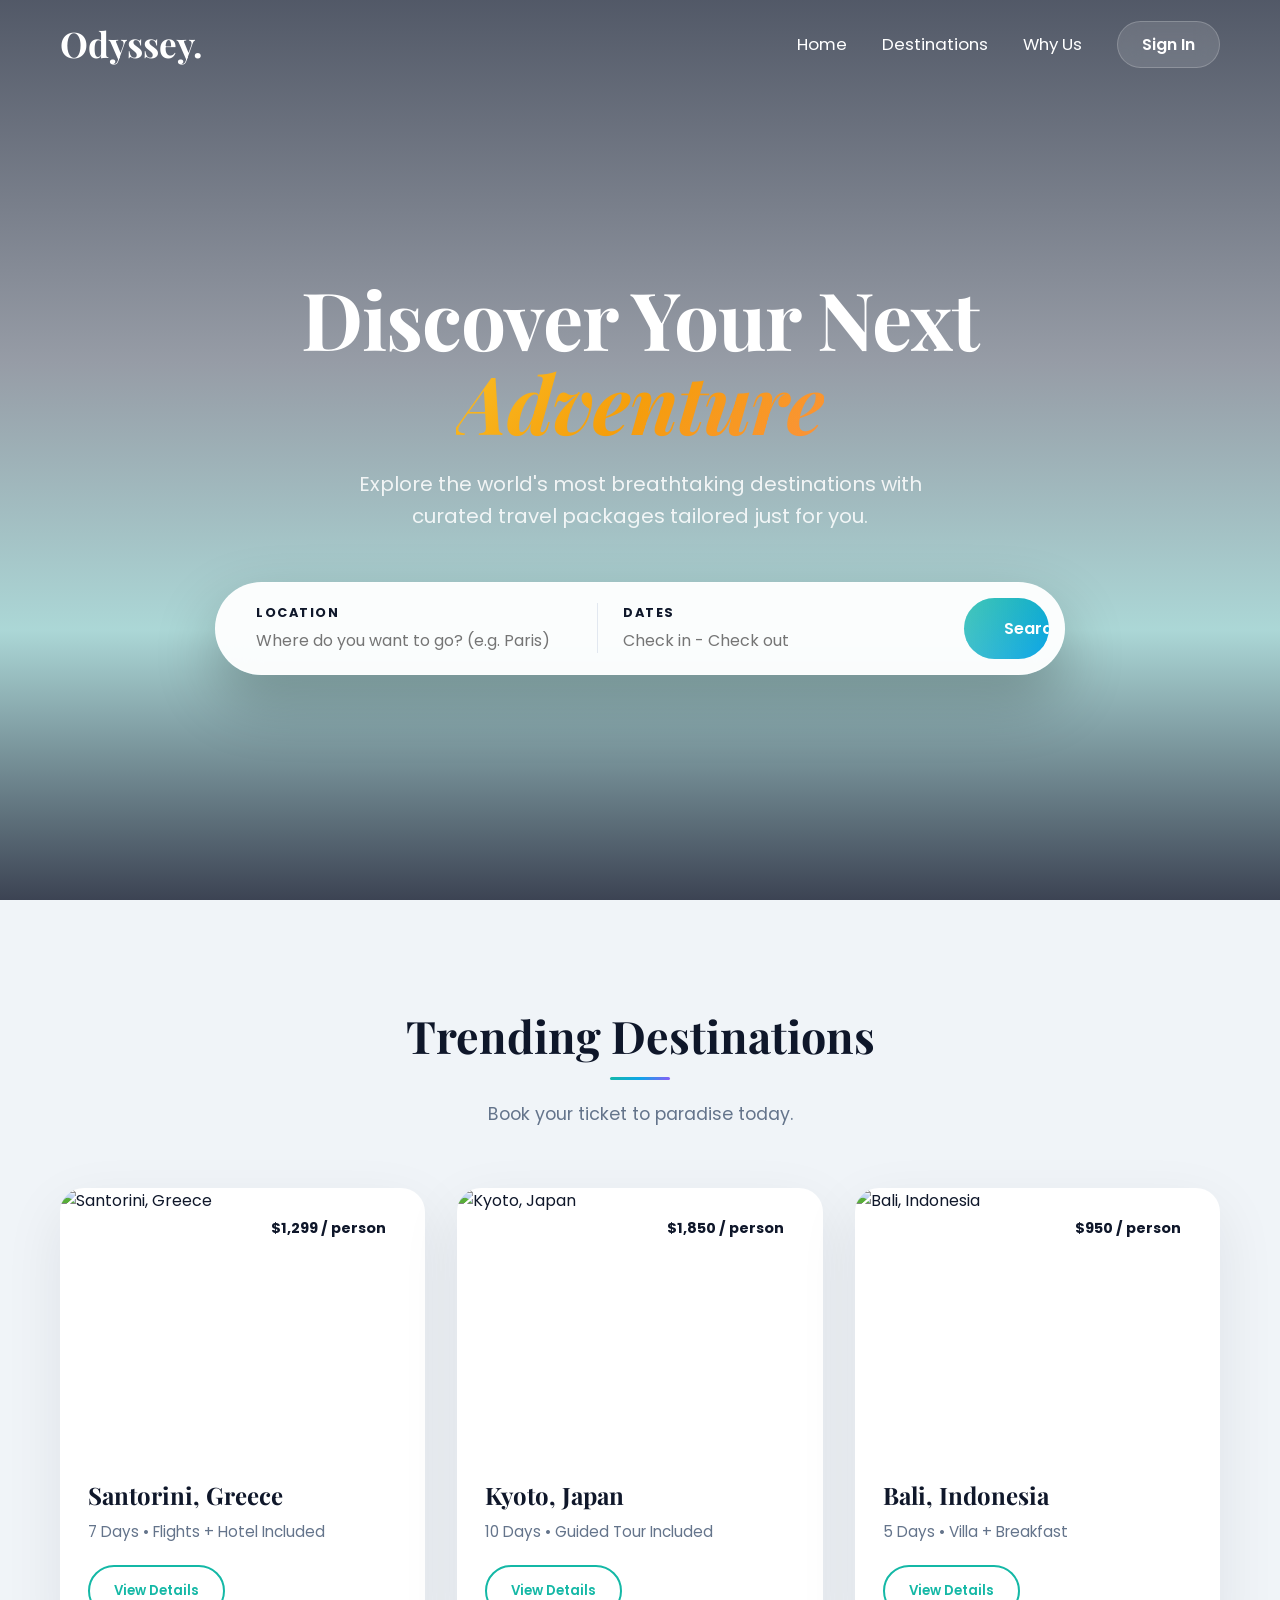
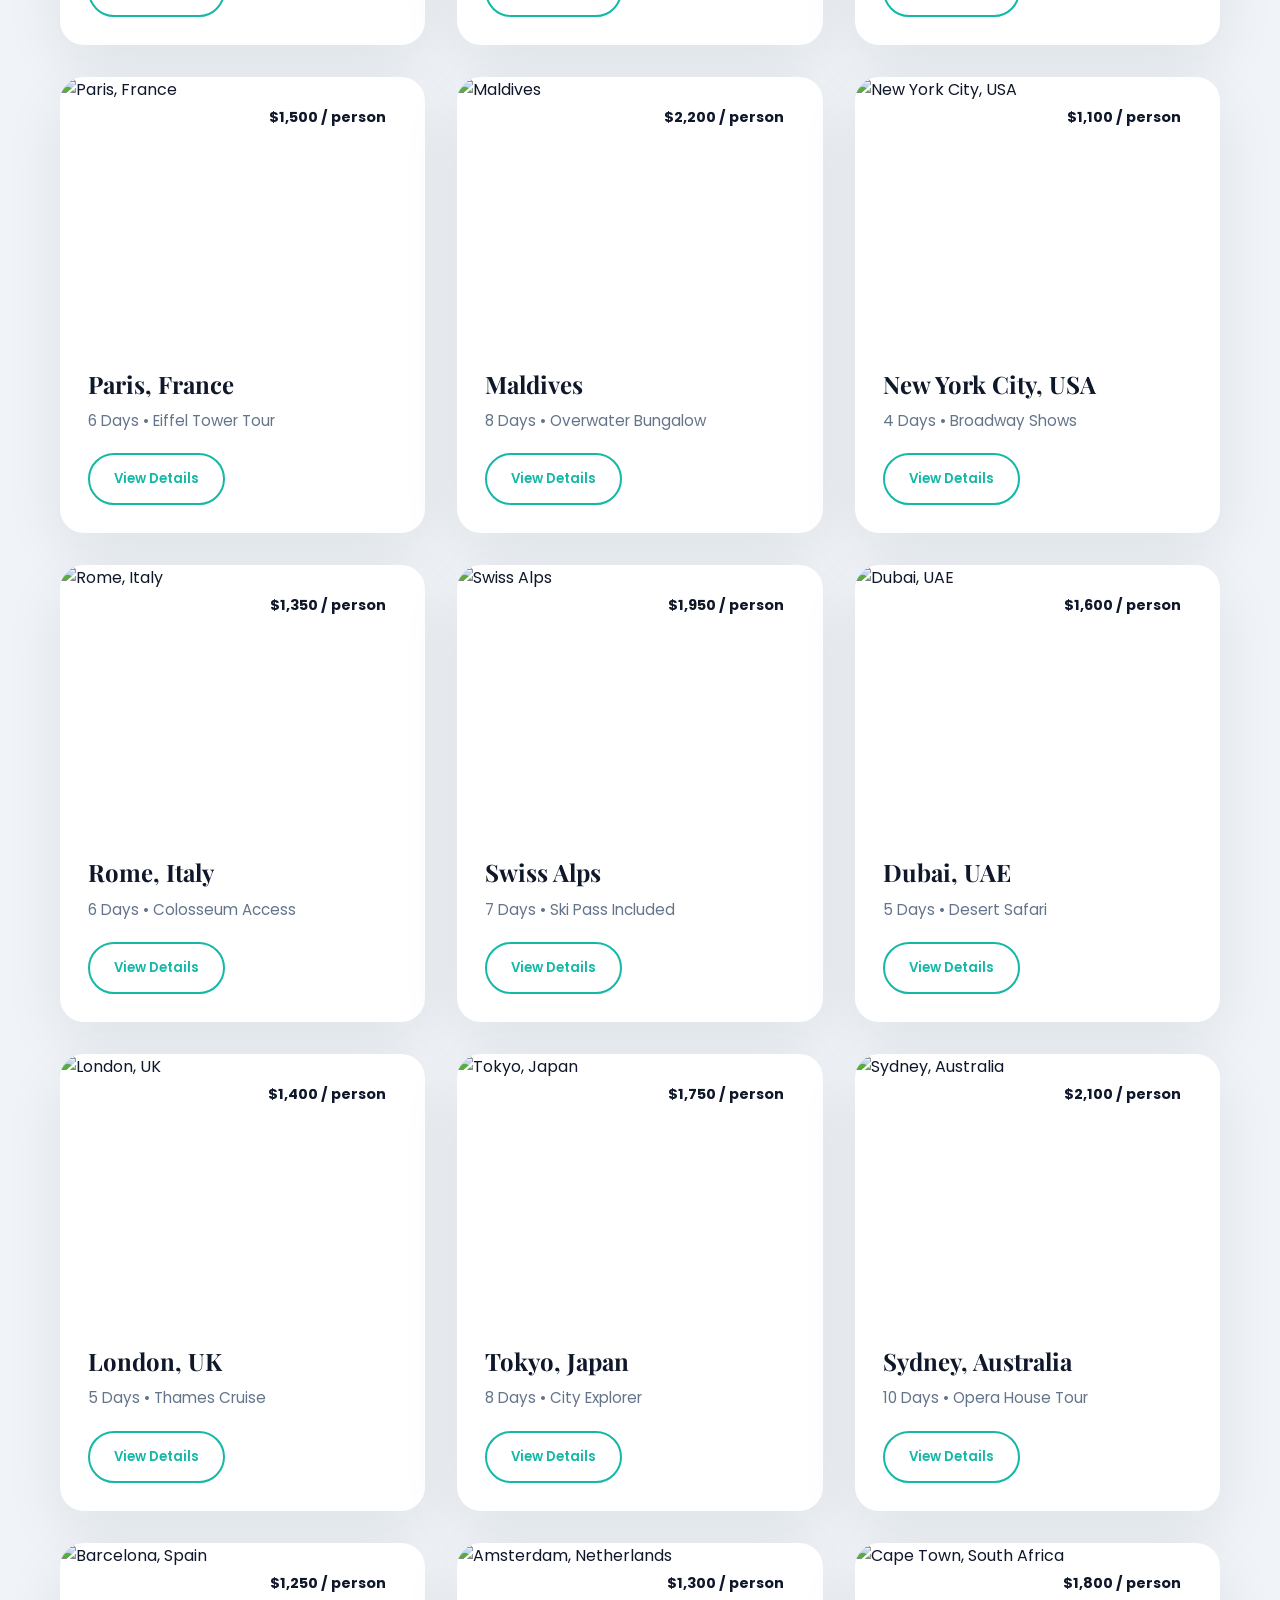
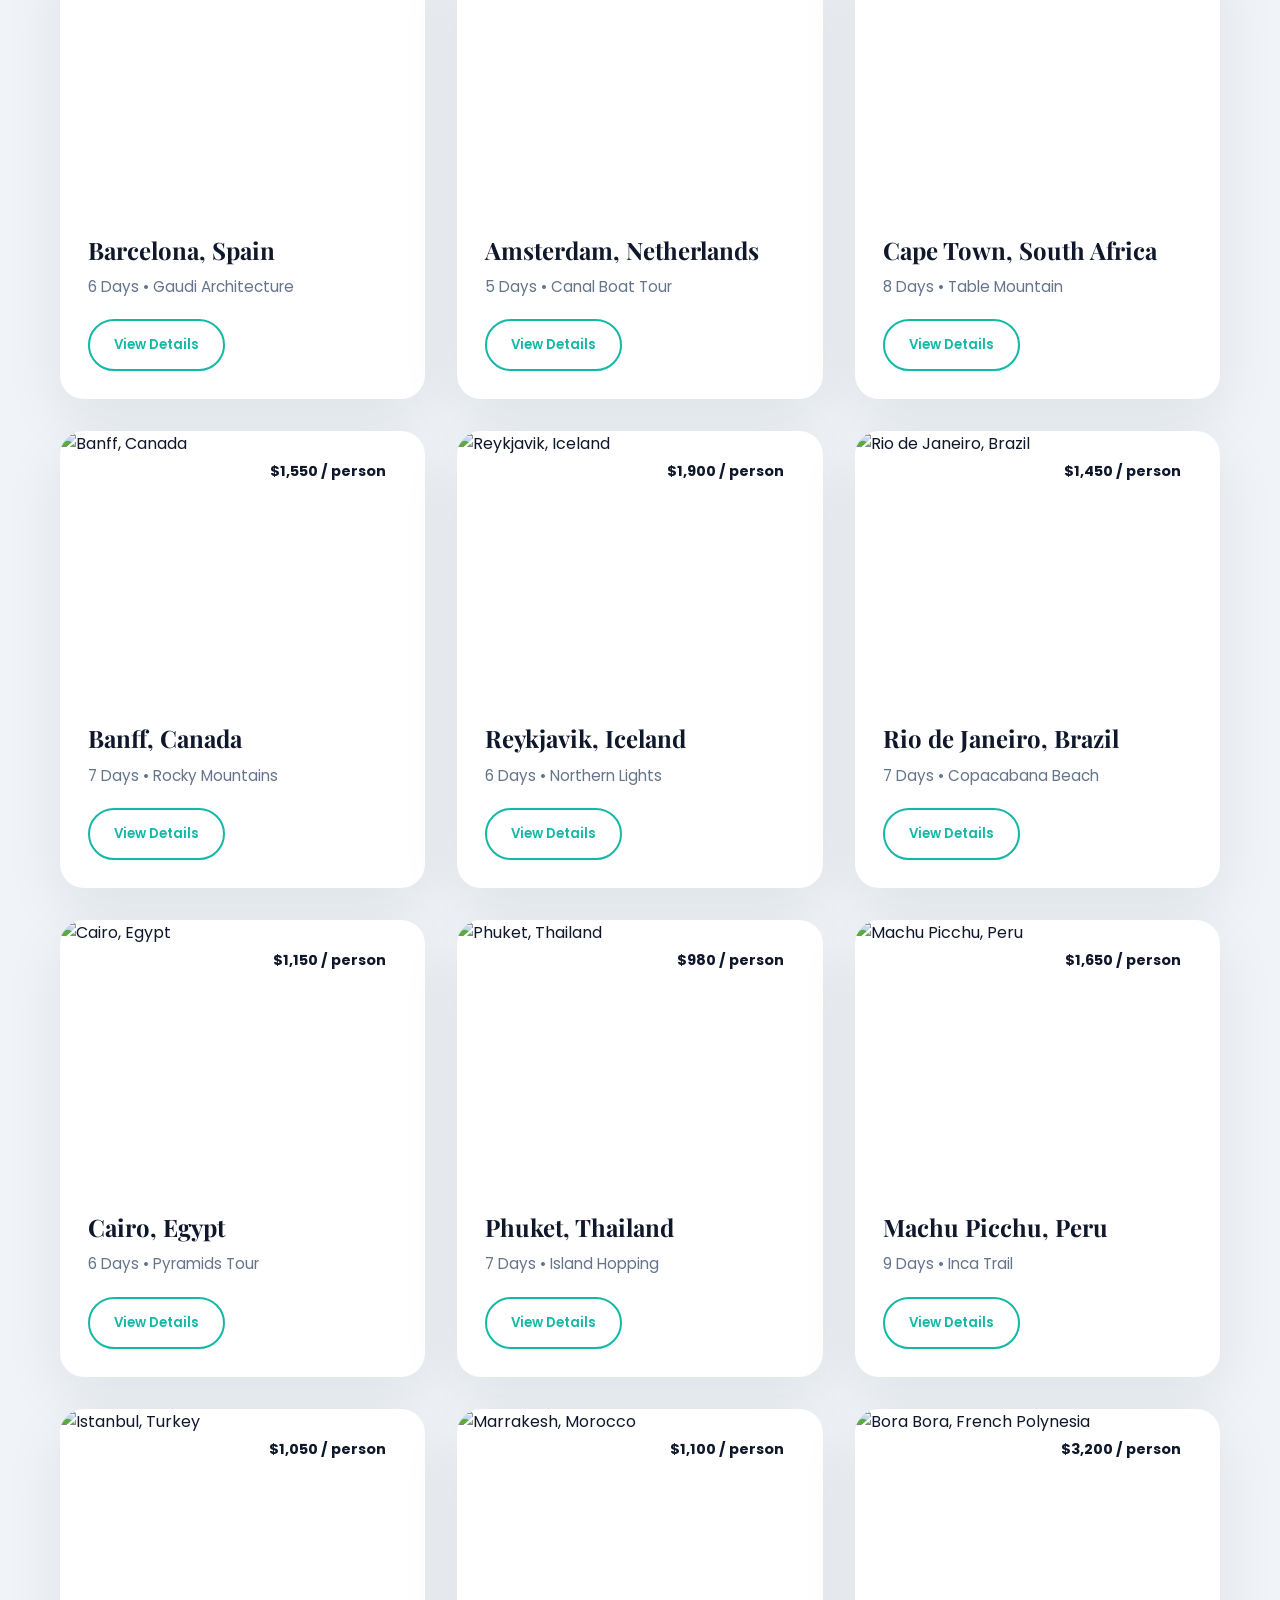
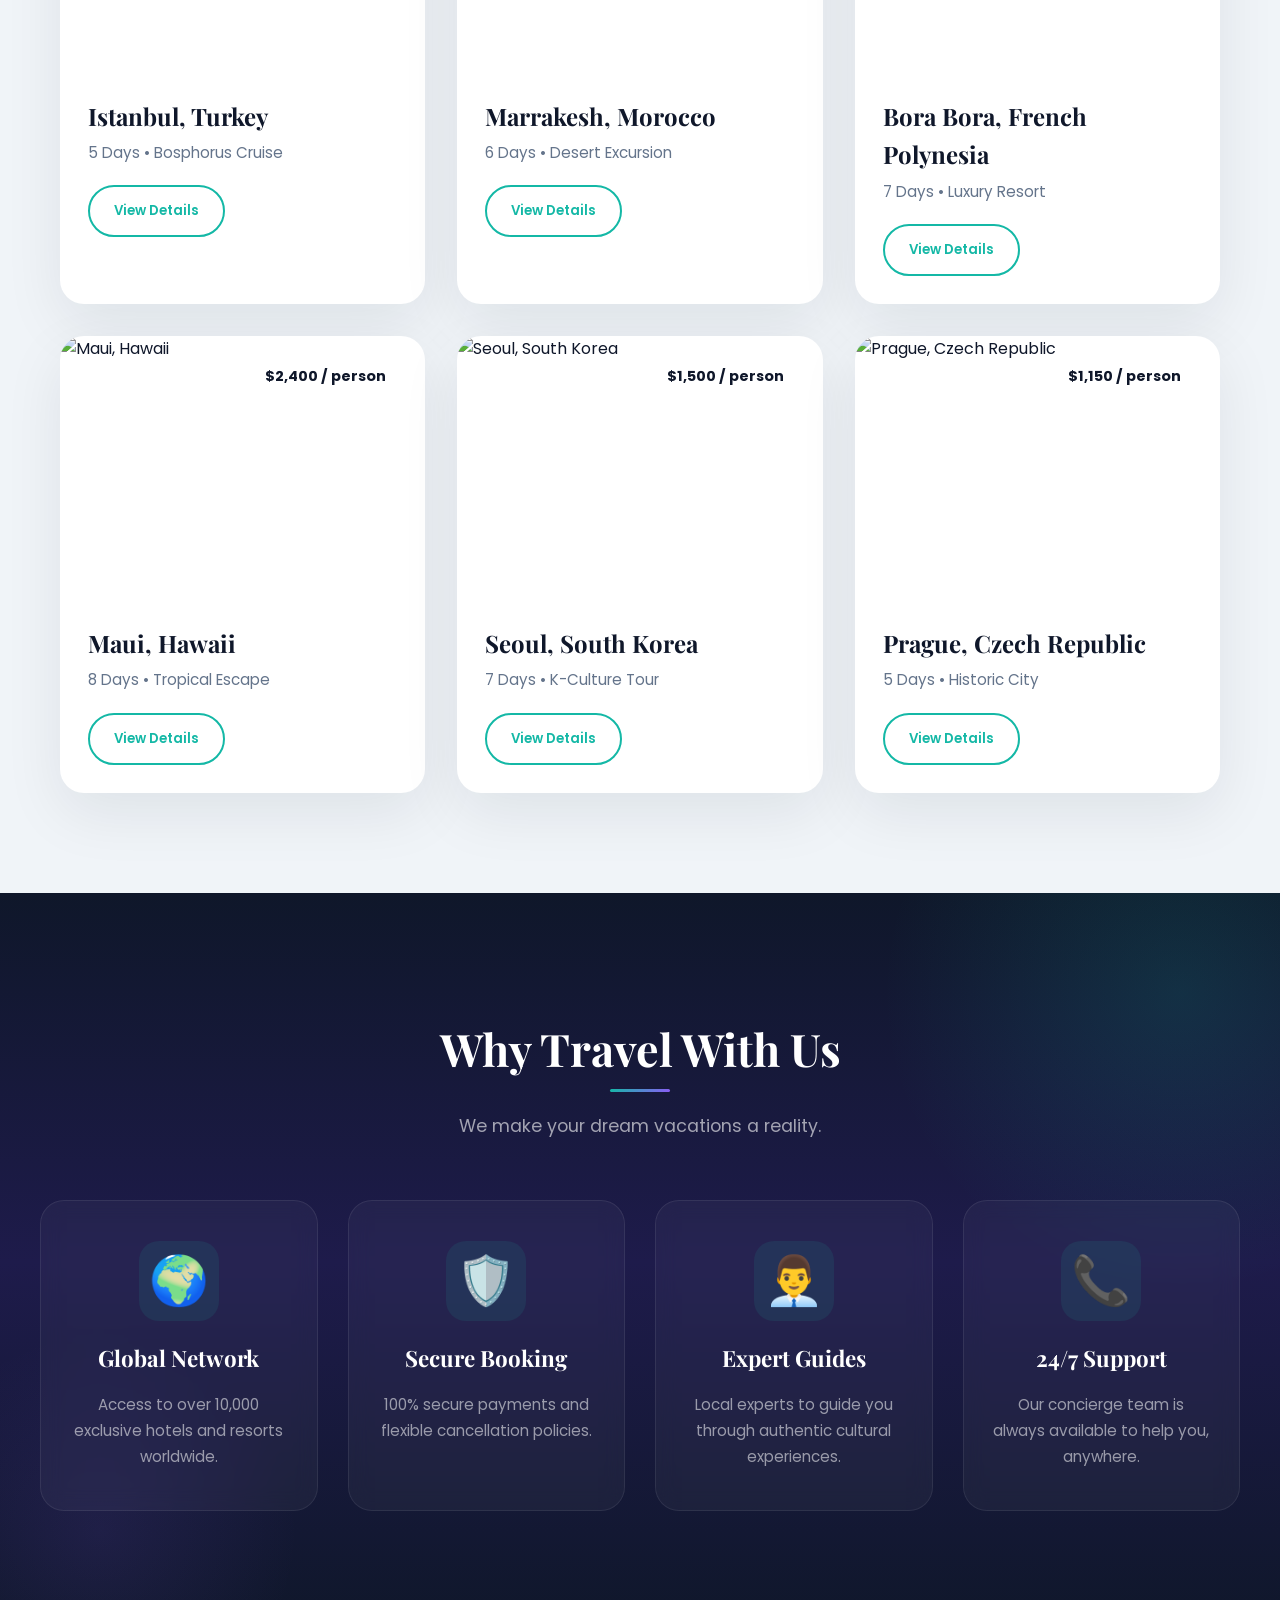
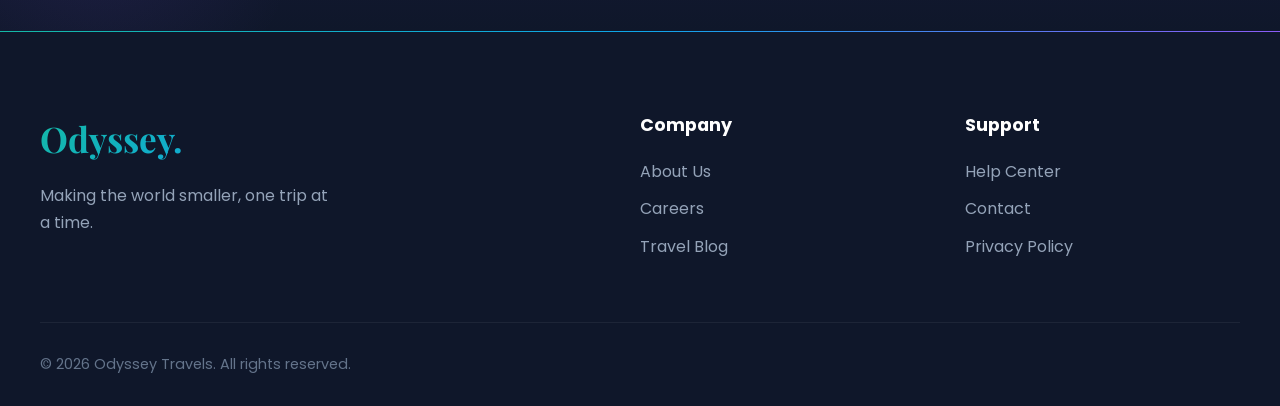
==== commit 16375b90: "Initial clean project" ====
--- a/index.html
+++ b/index.html
@@ -14,13 +14,36 @@
   <nav class="navbar">
     <div class="nav-container">
       <a href="#" class="logo">Odyssey.</a>
-      <div class="nav-links">
-        <a href="#home">Home</a>
-        <a href="#destinations">Destinations</a>
-        <a href="#features">Why Us</a>
-      </div>
-      <button class="btn-nav" onclick="openSignIn()">Sign In</button>
-      <div class="mobile-menu"><span></span><span></span><span></span></div>
+      <div class="nav-menu" id="navMenu">
+        <div class="nav-links">
+          <a href="#home">Home</a>
+          <a href="#destinations">Destinations</a>
+          <a href="#features">Why Us</a>
+        </div>
+        <div class="nav-actions">
+          <button id="authButton" class="btn-nav" onclick="handleNavAuthClick()">Sign In</button>
+          <button id="bookedDestinationsBtn" class="btn-nav booked-btn" onclick="toggleBookedPanel()" style="display: none;">Booked (0)</button>
+        </div>
+      </div>
+      <div class="mobile-menu" id="mobileMenu"><span></span><span></span><span></span></div>
+    </div>
+
+    <div id="bookedPanel" class="booked-panel" style="display: none;">
+      <div class="booked-panel-head">
+        <span>Your booked destinations</span>
+        <span id="bookedPanelTotal" class="booked-panel-total">0</span>
+      </div>
+      <div id="bookedPanelList" class="booked-panel-list"></div>
+      <a href="dashboard.html" class="booked-panel-link">Open Dashboard →</a>
+    </div>
+
+    <div id="accountPanel" class="account-panel" style="display: none;">
+      <div class="account-dropdown-head">
+        <h3 id="accountPanelName">Your account</h3>
+        <p id="accountPanelEmail">you@example.com</p>
+      </div>
+      <a href="dashboard.html" class="account-dropdown-link">Go to Dashboard →</a>
+      <button class="account-dropdown-link sign-out" onclick="signOutFromAccount()">Sign Out</button>
     </div>
   </nav>
 
@@ -98,15 +121,15 @@
       </div>
       <div class="footer-links">
         <h3>Company</h3>
-        <a href="#">About Us</a>
-        <a href="#">Careers</a>
-        <a href="#">Travel Blog</a>
+        <a href="#" class="placeholder-link">About Us</a>
+        <a href="#" class="placeholder-link">Careers</a>
+        <a href="#" class="placeholder-link">Travel Blog</a>
       </div>
       <div class="footer-links">
         <h3>Support</h3>
-        <a href="#">Help Center</a>
-        <a href="#">Contact</a>
-        <a href="#">Privacy Policy</a>
+        <a href="#" class="placeholder-link">Help Center</a>
+        <a href="contact.html">Contact</a>
+        <a href="#" class="placeholder-link">Privacy Policy</a>
       </div>
     </div>
     <div class="footer-bottom">
@@ -153,9 +176,22 @@
         <p id="modalDestDesc" class="modal-desc">Description</p>
         <p id="modalDestPrice" class="modal-price">Price</p>
         <div class="modal-actions">
-          <button class="btn btn-primary" onclick="requireLogin()">Book Now</button>
-          <button class="btn btn-outline" onclick="requireLogin()">Save for Later</button>
-        </div>
+          <button class="btn btn-primary" onclick="requireLogin('book')">Book Now</button>
+          <button class="btn btn-outline" onclick="requireLogin('save')">Save for Later</button>
+        </div>
+      </div>
+    </div>
+  </div>
+
+  <!-- Info Modal -->
+  <div id="infoModal" class="modal">
+    <div class="modal-content">
+      <span class="close-btn" onclick="closeInfoModal()">&times;</span>
+      <h2 id="infoModalTitle">Info</h2>
+      <div id="infoModalBody" class="modal-desc"></div>
+      <div id="infoModalForm" class="info-modal-form" style="display: none;"></div>
+      <div class="modal-actions">
+        <button class="btn btn-primary" onclick="closeInfoModal()">Close</button>
       </div>
     </div>
   </div>
@@ -172,7 +208,7 @@
       { name: 'Rome, Italy', img: 'https://images.unsplash.com/photo-1552832230-c0197dd311b5?ixlib=rb-4.0.3&auto=format&fit=crop&w=800&q=80', price: '$1,350', desc: '6 Days • Colosseum Access' },
       { name: 'Swiss Alps', img: 'https://images.unsplash.com/photo-1530122037265-a5f1f91d3b99?ixlib=rb-4.0.3&auto=format&fit=crop&w=800&q=80', price: '$1,950', desc: '7 Days • Ski Pass Included' },
       { name: 'Dubai, UAE', img: 'https://images.unsplash.com/photo-1512453979798-5ea266f8880c?ixlib=rb-4.0.3&auto=format&fit=crop&w=800&q=80', price: '$1,600', desc: '5 Days • Desert Safari' },
-      { name: 'London, UK', img: 'https://images.unsplash.com/photo-1513635269975-5969336ac1fc?ixlib=rb-4.0.3&auto=format&fit=crop&w=800&q=80', price: '$1,400', desc: '5 Days • Thames Cruise' },
+      { name: 'London, UK', img: 'https://images.unsplash.com/photo-1505761671935-60b3a7427bad?ixlib=rb-4.0.3&auto=format&fit=crop&w=800&q=80', price: '$1,400', desc: '5 Days • Thames Cruise' },
       { name: 'Tokyo, Japan', img: 'https://images.unsplash.com/photo-1540959733332-eab4deabeeaf?ixlib=rb-4.0.3&auto=format&fit=crop&w=800&q=80', price: '$1,750', desc: '8 Days • City Explorer' },
       { name: 'Sydney, Australia', img: 'https://images.unsplash.com/photo-1506973035872-a4ec16b8e8d9?ixlib=rb-4.0.3&auto=format&fit=crop&w=800&q=80', price: '$2,100', desc: '10 Days • Opera House Tour' },
       { name: 'Barcelona, Spain', img: 'https://images.unsplash.com/photo-1583422409516-2895a77efded?ixlib=rb-4.0.3&auto=format&fit=crop&w=800&q=80', price: '$1,250', desc: '6 Days • Gaudi Architecture' },
@@ -181,7 +217,7 @@
       { name: 'Banff, Canada', img: 'https://images.unsplash.com/photo-1518684079-3c830dcef090?ixlib=rb-4.0.3&auto=format&fit=crop&w=800&q=80', price: '$1,550', desc: '7 Days • Rocky Mountains' },
       { name: 'Reykjavik, Iceland', img: 'https://images.unsplash.com/photo-1517411032315-54ef2cb783bb?ixlib=rb-4.0.3&auto=format&fit=crop&w=800&q=80', price: '$1,900', desc: '6 Days • Northern Lights' },
       { name: 'Rio de Janeiro, Brazil', img: 'https://images.unsplash.com/photo-1483729558449-99ef09a8c325?ixlib=rb-4.0.3&auto=format&fit=crop&w=800&q=80', price: '$1,450', desc: '7 Days • Copacabana Beach' },
-      { name: 'Cairo, Egypt', img: 'https://images.unsplash.com/photo-1539650116574-8efeb43e2b50?ixlib=rb-4.0.3&auto=format&fit=crop&w=800&q=80', price: '$1,150', desc: '6 Days • Pyramids Tour' },
+      { name: 'Cairo, Egypt', img: 'https://images.unsplash.com/photo-1678388103961-5e1254fcc42a?ixlib=rb-4.0.3&auto=format&fit=crop&w=800&q=80', price: '$1,150', desc: '6 Days • Pyramids Tour' },
       { name: 'Phuket, Thailand', img: 'https://images.unsplash.com/photo-1552465011-b4e21bf6e79a?ixlib=rb-4.0.3&auto=format&fit=crop&w=800&q=80', price: '$980', desc: '7 Days • Island Hopping' },
       { name: 'Machu Picchu, Peru', img: 'https://images.unsplash.com/photo-1526392060635-9d6019884377?ixlib=rb-4.0.3&auto=format&fit=crop&w=800&q=80', price: '$1,650', desc: '9 Days • Inca Trail' },
       { name: 'Istanbul, Turkey', img: 'https://images.unsplash.com/photo-1541432901042-2d8bd64b4a9b?ixlib=rb-4.0.3&auto=format&fit=crop&w=800&q=80', price: '$1,050', desc: '5 Days • Bosphorus Cruise' },
@@ -260,9 +296,13 @@
       signInModal.style.display = 'none';
     }
 
+    let selectedDestination = null;
+    let pendingDestinationAction = null;
+
     function openDest(name) {
       const dest = destinations.find(d => d.name === name);
       if (dest) {
+        selectedDestination = dest;
         document.getElementById('modalDestImg').style.backgroundImage = `url(${dest.img})`;
         document.getElementById('modalDestName').textContent = dest.name;
         
@@ -289,10 +329,99 @@
       destModal.style.display = 'none';
     }
 
-    function requireLogin() {
+    function getDestEmoji(name) {
+      const map = {
+        'Santorini': '🏖️', 'Kyoto': '🗾', 'Bali': '🌴', 'Paris': '🗼', 'Maldives': '🏝️',
+        'New York': '🗽', 'Rome': '🏛️', 'Swiss': '🏔️', 'Dubai': '🌆', 'London': '🎡',
+        'Tokyo': '🏯', 'Sydney': '🏄', 'Barcelona': '💃', 'Amsterdam': '🚲', 'Cape Town': '🦁',
+        'Banff': '🌲', 'Reykjavik': '🌌', 'Rio': '🏖️', 'Cairo': '🏺', 'Phuket': '🏝️',
+        'Machu Picchu': '🏔️', 'Istanbul': '🕌', 'Marrakesh': '🏜️', 'Bora Bora': '🐚',
+        'Maui': '🌺', 'Seoul': '🏙️', 'Prague': '🏰'
+      };
+      for (const key in map) {
+        if (name.includes(key)) return map[key];
+      }
+      return '🌍';
+    }
+
+    function getOriginalPrice(priceStr) {
+      const amount = parseInt(String(priceStr).replace(/[^0-9]/g, ''), 10);
+      if (!amount) return '';
+      return '$' + Math.round(amount * 1.2).toLocaleString('en-US');
+    }
+
+    function saveSelectedDestination() {
+      if (!selectedDestination) {
+        return;
+      }
+
+      localStorage.setItem('odyssey_selected_destination', JSON.stringify({
+        name: selectedDestination.name,
+        price: selectedDestination.price,
+        originalPrice: selectedDestination.originalPrice || getOriginalPrice(selectedDestination.price),
+        description: selectedDestination.description || selectedDestination.desc || 'A curated getaway with flights, stays, and expert local guidance.',
+        emoji: selectedDestination.emoji || getDestEmoji(selectedDestination.name),
+        img: selectedDestination.img || ''
+      }));
+    }
+
+    function saveForLater(dest) {
+      if (!dest) return;
+      const saved = JSON.parse(localStorage.getItem('odyssey_saved_for_later') || '[]');
+      if (!saved.some(d => d.name === dest.name)) {
+        saved.push({
+          name: dest.name,
+          price: dest.price,
+          description: dest.description || dest.desc || '',
+          emoji: dest.emoji || getDestEmoji(dest.name),
+          img: dest.img || ''
+        });
+        localStorage.setItem('odyssey_saved_for_later', JSON.stringify(saved));
+      }
+    }
+
+    function completePendingDestinationAction() {
+      if (!pendingDestinationAction) {
+        return;
+      }
+
+      const action = pendingDestinationAction;
+      pendingDestinationAction = null;
+      localStorage.removeItem('odyssey_pending_action');
+      saveSelectedDestination();
+
+      if (action === 'save') {
+        saveForLater(selectedDestination);
+        showToast(`${selectedDestination?.name || 'Your destination'} has been saved for later.`);
+        return;
+      }
+
+      // Book directly — no page redirect, just confirm via toast
+      bookDestination(selectedDestination || readStoredJson('odyssey_selected_destination'));
+    }
+
+    function requireLogin(action = 'book') {
       closeDest();
+      const currentUser = getCurrentUser();
+
+      if (currentUser) {
+        pendingDestinationAction = action;
+        completePendingDestinationAction();
+        return;
+      }
+
+      pendingDestinationAction = action;
+      localStorage.setItem('odyssey_pending_action', action);
       openSignIn();
     }
+
+    // Update booking count when localStorage changes
+    window.addEventListener('storage', function(e) {
+      if (e.key === 'odyssey_trip_plan') {
+        updateBookedDestinationsCount();
+        renderBookedPanel();
+      }
+    });
 
     let isSignUp = false;
     function toggleAuthMode() {
@@ -324,7 +453,7 @@
       }
     }
 
-    // Close modals when clicking outside
+    // Close modals and dropdown panels when clicking outside
     window.onclick = function(event) {
       if (event.target === signInModal) {
         closeSignIn();
@@ -332,6 +461,210 @@
       if (event.target === destModal) {
         closeDest();
       }
+      const bookedPanel = document.getElementById('bookedPanel');
+      const bookedBtn = document.getElementById('bookedDestinationsBtn');
+      if (bookedPanel && bookedPanel.style.display === 'block' &&
+          !bookedPanel.contains(event.target) && event.target !== bookedBtn) {
+        bookedPanel.style.display = 'none';
+      }
+      const accountPanel = document.getElementById('accountPanel');
+      const authButton = document.getElementById('authButton');
+      if (accountPanel && accountPanel.style.display === 'block' &&
+          !accountPanel.contains(event.target) && event.target !== authButton) {
+        accountPanel.style.display = 'none';
+      }
+    }
+
+    // Mobile menu toggle for smaller screens
+    const mobileMenuBtn = document.getElementById('mobileMenu');
+    const navMenu = document.getElementById('navMenu');
+
+    if (mobileMenuBtn && navMenu) {
+      mobileMenuBtn.addEventListener('click', () => {
+        navMenu.classList.toggle('active');
+      });
+
+      navMenu.addEventListener('click', (event) => {
+        if (event.target.closest('a, button')) {
+          navMenu.classList.remove('active');
+        }
+      });
+
+      window.addEventListener('resize', () => {
+        if (window.innerWidth > 768) {
+          navMenu.classList.remove('active');
+        }
+      });
+    }
+
+    function getCurrentUser() {
+      try {
+        return JSON.parse(localStorage.getItem('odyssey_current_user') || 'null');
+      } catch (error) {
+        return null;
+      }
+    }
+
+    function readStoredJson(key) {
+      try {
+        return JSON.parse(localStorage.getItem(key) || 'null');
+      } catch (error) {
+        return null;
+      }
+    }
+
+    function getTripPlan() {
+      try {
+        const plan = JSON.parse(localStorage.getItem('odyssey_trip_plan') || '[]');
+        return Array.isArray(plan) ? plan : [];
+      } catch (error) {
+        return [];
+      }
+    }
+
+    function saveTripPlan(plan) {
+      localStorage.setItem('odyssey_trip_plan', JSON.stringify(plan));
+    }
+
+    function bookDestination(dest) {
+      dest = dest || readStoredJson('odyssey_selected_destination');
+      if (!dest || !dest.name) {
+        return;
+      }
+
+      const normalized = {
+        name: dest.name,
+        price: dest.price || '',
+        originalPrice: dest.originalPrice || '',
+        description: dest.description || dest.desc || '',
+        emoji: dest.emoji || getDestEmoji(dest.name),
+        img: dest.img || ''
+      };
+
+      const plan = getTripPlan();
+      if (plan.some(d => d.name === normalized.name)) {
+        showToast(`${normalized.name} is already in your bookings.`);
+        return;
+      }
+
+      plan.push({ ...normalized, bookedAt: new Date().toISOString() });
+      saveTripPlan(plan);
+      updateBookedDestinationsCount();
+      renderBookedPanel();
+      showToast(`${normalized.name} has been booked. Enjoy your trip!`);
+    }
+
+    function toggleBookedPanel() {
+      const panel = document.getElementById('bookedPanel');
+      if (!panel) return;
+      if (panel.style.display === 'block') {
+        panel.style.display = 'none';
+        return;
+      }
+      renderBookedPanel();
+      panel.style.display = 'block';
+    }
+
+    function renderBookedPanel() {
+      const list = document.getElementById('bookedPanelList');
+      const total = document.getElementById('bookedPanelTotal');
+      const plan = getTripPlan();
+
+      if (total) total.textContent = plan.length;
+
+      if (plan.length === 0) {
+        list.innerHTML = '<p class="booked-panel-empty">No destinations booked yet.</p>';
+        return;
+      }
+
+      list.innerHTML = plan.map((d, index) => `
+        <div class="booked-panel-item">
+          <span class="booked-panel-emoji">${d.emoji || '🌍'}</span>
+          <div class="booked-panel-info">
+            <strong>${d.name}</strong>
+            <span>${d.price || ''}</span>
+          </div>
+          <button class="booked-panel-remove" onclick="removeBookedDestination(${index})" title="Remove booking">✕</button>
+        </div>
+      `).join('');
+    }
+
+    function removeBookedDestination(index) {
+      const plan = getTripPlan();
+      const removed = plan.splice(index, 1);
+      saveTripPlan(plan);
+      updateBookedDestinationsCount();
+      renderBookedPanel();
+      if (removed[0]) {
+        showToast(`${removed[0].name} was removed from your bookings.`);
+      }
+    }
+
+    function updateBookedDestinationsCount() {
+      const tripPlan = getTripPlan();
+      const bookedBtn = document.getElementById('bookedDestinationsBtn');
+      if (bookedBtn) {
+        bookedBtn.textContent = `Booked (${tripPlan.length})`;
+      }
+    }
+
+    function setCurrentUser(user) {
+      localStorage.setItem('odyssey_current_user', JSON.stringify(user));
+    }
+
+    function clearCurrentUser() {
+      localStorage.removeItem('odyssey_current_user');
+    }
+
+    function showAccountPanel(user) {
+      const nameEl = document.getElementById('accountPanelName');
+      const emailEl = document.getElementById('accountPanelEmail');
+      const authButton = document.getElementById('authButton');
+      const bookedBtn = document.getElementById('bookedDestinationsBtn');
+
+      if (nameEl) nameEl.textContent = user?.name || 'Your account';
+      if (emailEl) emailEl.textContent = user?.email || '';
+      if (authButton) authButton.textContent = 'My Account';
+
+      // Show booked destinations button for logged-in users
+      if (bookedBtn) {
+        bookedBtn.style.display = 'inline-block';
+        updateBookedDestinationsCount();
+      }
+    }
+
+    function hideAccountPanel() {
+      const panel = document.getElementById('accountPanel');
+      if (panel) panel.style.display = 'none';
+      const authButton = document.getElementById('authButton');
+      if (authButton) authButton.textContent = 'Sign In';
+
+      // Hide booked destinations button when logged out
+      const bookedBtn = document.getElementById('bookedDestinationsBtn');
+      if (bookedBtn) bookedBtn.style.display = 'none';
+    }
+
+    function toggleAccountPanel() {
+      const panel = document.getElementById('accountPanel');
+      if (!panel) return;
+      panel.style.display = panel.style.display === 'block' ? 'none' : 'block';
+    }
+
+    function handleNavAuthClick() {
+      const currentUser = getCurrentUser();
+      if (currentUser) {
+        toggleAccountPanel();
+        return;
+      }
+      openSignIn();
+    }
+
+    function signOutFromAccount() {
+      clearCurrentUser();
+      hideAccountPanel();
+      const bookedPanel = document.getElementById('bookedPanel');
+      if (bookedPanel) bookedPanel.style.display = 'none';
+      showToast('You have signed out. See you next trip!');
     }
 
     // Client-side account logic using localStorage
@@ -339,7 +672,6 @@
       const email = document.getElementById('emailInput').value.trim().toLowerCase();
       const password = document.getElementById('passwordInput').value;
       const name = document.getElementById('nameInput').value.trim();
-      const messageEl = document.getElementById('authMessage');
 
       const users = JSON.parse(localStorage.getItem('odyssey_users') || '{}');
 
@@ -352,12 +684,15 @@
           showAuthMessage('An account with this email already exists. Please sign in.', 'error');
           return;
         }
-        // Save user (note: this is only client-side demo storage)
         users[email] = { name, password };
         localStorage.setItem('odyssey_users', JSON.stringify(users));
-        showAuthMessage('Account created successfully! You can now sign in.', 'success');
-        // switch to sign-in after brief delay
-        setTimeout(() => { toggleAuthMode(); }, 1200);
+        setCurrentUser({ email, name });
+        showAuthMessage('Account created successfully! Your account is ready.', 'success');
+        setTimeout(() => {
+          closeSignIn();
+          showAccountPanel({ email, name });
+          completePendingDestinationAction();
+        }, 900);
       } else {
         if (!email || !password) {
           showAuthMessage('Please enter your email and password.', 'error');
@@ -372,19 +707,12 @@
           showAuthMessage('Incorrect password. Please try again.', 'error');
           return;
         }
-        showAuthMessage('Signed in successfully! Redirecting...', 'success');
-        // Example post-login action: close modal and show welcome
+        setCurrentUser({ email, name: stored.name });
+        showAuthMessage('Signed in successfully! Your account is active.', 'success');
         setTimeout(() => {
           closeSignIn();
-          const welcome = document.createElement('div');
-          welcome.className = 'toast';
-          welcome.textContent = `Welcome back, ${stored.name.split(' ')[0]}!`;
-          document.body.appendChild(welcome);
-          setTimeout(() => welcome.classList.add('show'), 50);
-          setTimeout(() => {
-            welcome.classList.remove('show');
-            setTimeout(() => welcome.remove(), 300);
-          }, 3200);
+          showAccountPanel({ email, name: stored.name });
+          completePendingDestinationAction();
         }, 900);
       }
     }
@@ -395,6 +723,145 @@
       el.style.display = 'block';
       el.className = 'auth-message ' + (type === 'success' ? 'success' : 'error');
     }
+
+    function initializeAuthState() {
+      const currentUser = getCurrentUser();
+
+      // Restore any pending action (e.g. redirected here from the package page)
+      const storedPending = localStorage.getItem('odyssey_pending_action');
+      if (storedPending) {
+        pendingDestinationAction = storedPending;
+      }
+
+      if (currentUser) {
+        showAccountPanel(currentUser);
+        if (pendingDestinationAction) {
+          completePendingDestinationAction();
+          return;
+        }
+      } else {
+        hideAccountPanel();
+      }
+
+      updateBookedDestinationsCount();
+
+      // Open the sign-in modal when arriving with ?signin=1
+      const shouldOpenSignIn = new URLSearchParams(window.location.search).get('signin') === '1';
+      if (shouldOpenSignIn && !currentUser) {
+        openSignIn();
+      }
+    }
+
+    initializeAuthState();
+
+    function showToast(message) {
+      const toast = document.createElement('div');
+      toast.className = 'toast';
+      toast.textContent = message;
+      document.body.appendChild(toast);
+      requestAnimationFrame(() => toast.classList.add('show'));
+      setTimeout(() => {
+        toast.classList.remove('show');
+        setTimeout(() => toast.remove(), 300);
+      }, 3000);
+    }
+
+    function openInfoModal(title, body, formHtml = '') {
+      const modal = document.getElementById('infoModal');
+      const bodyEl = document.getElementById('infoModalBody');
+      const formEl = document.getElementById('infoModalForm');
+      document.getElementById('infoModalTitle').textContent = title;
+      bodyEl.innerHTML = body;
+      if (formHtml) {
+        formEl.innerHTML = formHtml;
+        formEl.style.display = 'block';
+      } else {
+        formEl.innerHTML = '';
+        formEl.style.display = 'none';
+      }
+      modal.style.display = 'flex';
+    }
+
+    function closeInfoModal() {
+      document.getElementById('infoModal').style.display = 'none';
+    }
+
+    function submitHelpRequest() {
+      const textarea = document.getElementById('helpRequestInput');
+      const emailInput = document.getElementById('helpEmailInput');
+      const message = textarea ? textarea.value.trim() : '';
+      const email = emailInput ? emailInput.value.trim() : '';
+
+      if (!message) {
+        showToast('Please describe the issue before submitting.');
+        if (textarea) textarea.focus();
+        return;
+      }
+
+      const confirmationText = email
+        ? `Thank you! Your issue has been received. We will follow up at <strong>${email}</strong> if needed.`
+        : 'Thank you! Your issue has been received. Our support team will review it and respond soon.';
+
+      document.getElementById('infoModalBody').innerHTML = `<div class="info-modal-confirmation">${confirmationText}</div>`;
+      document.getElementById('infoModalForm').style.display = 'none';
+      showToast('Your help request has been submitted successfully.');
+    }
+
+    function handlePlaceholderLink(action) {
+      const info = {
+        'About Us': {
+          title: 'About Us',
+          body: 'Odyssey is a fully interactive travel landing page designed to let users search destinations, view package details, and sign in to manage bookings. The site uses JavaScript-powered cards and modals to provide a real travel booking experience.',
+        },
+        'Careers': {
+          title: 'Careers',
+          body: 'Odyssey careers would include roles for travel advisors, UX designers, product developers, and customer service specialists. In a complete app, this section could let users submit resumes and explore openings.',
+        },
+        'Travel Blog': {
+          title: 'Travel Blog',
+          body: 'The Travel Blog section delivers destination stories, packing tips, trip inspiration, and curated guides. It can be expanded into a full blog feed with articles and travel advice.',
+        },
+        'Help Center': {
+          title: 'Help Center',
+          body: 'Describe your issue below and submit it directly to Odyssey support. Our demo will capture your request and show a confirmation.',
+          formHtml: `
+            <div class="info-modal-form">
+              <div class="form-group">
+                <label for="helpRequestInput">What can we help you with?</label>
+                <textarea id="helpRequestInput" rows="6" placeholder="Describe your issue or question here..."></textarea>
+              </div>
+              <div class="form-group">
+                <label for="helpEmailInput">Email address (optional)</label>
+                <input id="helpEmailInput" type="email" placeholder="you@example.com" />
+              </div>
+              <button class="btn btn-primary" type="button" onclick="submitHelpRequest()">Submit Issue</button>
+            </div>
+          `,
+        },
+        'Contact': {
+          title: 'Contact',
+          body: 'Reach out to Odyssey by email, phone, or live chat. This section helps travelers ask questions, request itinerary changes, and confirm booking details.',
+        },
+        'Privacy Policy': {
+          title: 'Privacy Policy',
+          body: 'Odyssey protects your personal data and travel information. This page explains how we store, secure, and use customer details during booking and travel planning.',
+        },
+      };
+
+      const selected = info[action];
+      if (selected) {
+        openInfoModal(selected.title, selected.body, selected.formHtml || '');
+      } else {
+        openInfoModal('Information', `This page is under development and will show real content soon.`);
+      }
+    }
+
+    document.querySelectorAll('a.placeholder-link').forEach(link => {
+      link.addEventListener('click', event => {
+        event.preventDefault();
+        handlePlaceholderLink(link.textContent.trim());
+      });
+    });
   </script>
 </body>
 </html>
--- a/styles.css
+++ b/styles.css
@@ -1,16 +1,30 @@
 :root {
-  --primary: #0f766e;
-  --primary-hover: #115e59;
-  --text-dark: #1e293b;
+  --primary: #14b8a6;
+  --primary-hover: #0d9488;
+  --primary-glow: rgba(20, 184, 166, 0.4);
+  --accent: #f59e0b;
+  --accent-glow: rgba(245, 158, 11, 0.3);
+  --text-dark: #0f172a;
   --text-light: #64748b;
-  --bg-light: #f8fafc;
+  --bg-light: #f0f4f8;
+  --bg-dark: #0f172a;
   --white: #ffffff;
+  --glass: rgba(255, 255, 255, 0.08);
+  --glass-border: rgba(255, 255, 255, 0.12);
+  --card-shadow: 0 20px 60px rgba(15, 23, 42, 0.08);
+  --card-shadow-hover: 0 30px 80px rgba(15, 23, 42, 0.16);
+  --gradient-primary: linear-gradient(135deg, #14b8a6, #0ea5e9, #8b5cf6);
+  --gradient-hero: linear-gradient(135deg, #0f172a 0%, #1e293b 30%, #0f766e 60%, #0c4a6e 100%);
+  --gradient-dark: linear-gradient(180deg, #0f172a 0%, #1e1b4b 50%, #0f172a 100%);
 }
 
 * {
   margin: 0;
   padding: 0;
   box-sizing: border-box;
+}
+
+html {
   scroll-behavior: smooth;
 }
 
@@ -19,6 +33,7 @@
   color: var(--text-dark);
   background-color: var(--bg-light);
   line-height: 1.6;
+  overflow-x: hidden;
 }
 
 h1, h2, h3, .logo {
@@ -30,13 +45,112 @@
   color: inherit;
 }
 
-/* Navbar */
-.navbar {
+/* ============ Scroll Reveal Animations ============ */
+.reveal {
+  opacity: 0;
+  transform: translateY(40px);
+  transition: opacity 0.8s cubic-bezier(0.16, 1, 0.3, 1), transform 0.8s cubic-bezier(0.16, 1, 0.3, 1);
+}
+
+.reveal.visible {
+  opacity: 1;
+  transform: translateY(0);
+}
+
+.reveal-delay-1 { transition-delay: 0.1s; }
+.reveal-delay-2 { transition-delay: 0.2s; }
+.reveal-delay-3 { transition-delay: 0.3s; }
+.reveal-delay-4 { transition-delay: 0.4s; }
+
+/* ============ Particle Canvas ============ */
+#particleCanvas {
   position: absolute;
   top: 0;
+  left: 0;
   width: 100%;
-  padding: 25px 0;
+  height: 100%;
+  z-index: 1;
+  pointer-events: none;
+}
+
+/* ============ Navbar — Glassmorphism ============ */
+.navbar {
+  position: fixed;
+  top: 0;
+  width: 100%;
+  padding: 16px 0;
   z-index: 1000;
+  background: transparent;
+  transition: all 0.4s cubic-bezier(0.16, 1, 0.3, 1);
+}
+
+.navbar.scrolled {
+  background: rgba(15, 23, 42, 0.85);
+  backdrop-filter: blur(20px) saturate(1.8);
+  -webkit-backdrop-filter: blur(20px) saturate(1.8);
+  box-shadow: 0 8px 32px rgba(0, 0, 0, 0.3);
+  padding: 10px 0;
+}
+
+.account-panel {
+  position: fixed;
+  top: 70px;
+  right: 20px;
+  width: 260px;
+  max-width: calc(100vw - 40px);
+  background: rgba(255, 255, 255, 0.95);
+  backdrop-filter: blur(20px);
+  border-radius: 18px;
+  box-shadow: 0 24px 60px rgba(15, 23, 42, 0.22);
+  overflow: hidden;
+  z-index: 1100;
+  animation: modalFadeIn 0.25s cubic-bezier(0.16, 1, 0.3, 1);
+  border: 1px solid rgba(255, 255, 255, 0.2);
+}
+
+.account-dropdown-head {
+  padding: 18px 20px;
+  background: rgba(248, 250, 252, 0.8);
+  border-bottom: 1px solid #e2e8f0;
+}
+
+.account-dropdown-head h3 {
+  font-size: 1.1rem;
+  margin-bottom: 2px;
+  font-family: 'Playfair Display', serif;
+  color: var(--text-dark);
+}
+
+.account-dropdown-head p {
+  color: var(--text-light);
+  font-size: 0.85rem;
+  word-break: break-all;
+}
+
+.account-dropdown-link {
+  display: block;
+  width: 100%;
+  text-align: left;
+  padding: 14px 20px;
+  background: transparent;
+  color: var(--text-dark);
+  font-family: inherit;
+  font-size: 0.95rem;
+  font-weight: 600;
+  border: none;
+  border-top: 1px solid #f1f5f9;
+  cursor: pointer;
+  transition: all 0.2s ease;
+  text-decoration: none;
+}
+
+.account-dropdown-link:hover {
+  background: rgba(20, 184, 166, 0.06);
+  color: var(--primary);
+}
+
+.account-dropdown-link.sign-out {
+  color: #dc2626;
 }
 
 .nav-container {
@@ -52,6 +166,28 @@
   font-size: 2.2rem;
   font-weight: 700;
   color: var(--white);
+  position: relative;
+}
+
+.logo::after {
+  content: '';
+  position: absolute;
+  bottom: -2px;
+  left: 0;
+  width: 0;
+  height: 2px;
+  background: var(--gradient-primary);
+  transition: width 0.3s ease;
+}
+
+.logo:hover::after {
+  width: 100%;
+}
+
+.nav-menu {
+  display: flex;
+  align-items: center;
+  gap: 35px;
 }
 
 .nav-links {
@@ -63,40 +199,205 @@
   color: var(--white);
   font-weight: 400;
   font-size: 1.05rem;
-  transition: opacity 0.3s ease;
+  transition: all 0.3s ease;
+  position: relative;
+}
+
+.nav-links a::after {
+  content: '';
+  position: absolute;
+  bottom: -4px;
+  left: 50%;
+  transform: translateX(-50%);
+  width: 0;
+  height: 2px;
+  background: var(--primary);
+  border-radius: 2px;
+  transition: width 0.3s ease;
 }
 
 .nav-links a:hover {
-  opacity: 0.8;
+  color: var(--primary);
+}
+
+.nav-links a:hover::after {
+  width: 100%;
+}
+
+.nav-actions {
+  display: flex;
+  align-items: center;
+  gap: 12px;
 }
 
 .btn-nav {
-  background: var(--white);
-  color: var(--text-dark);
-  border: none;
+  background: rgba(255, 255, 255, 0.12);
+  color: var(--white);
+  border: 1px solid rgba(255, 255, 255, 0.2);
   padding: 10px 24px;
   border-radius: 30px;
   font-weight: 600;
+  font-family: inherit;
+  font-size: 1rem;
   cursor: pointer;
+  backdrop-filter: blur(10px);
   transition: all 0.3s ease;
 }
 
 .btn-nav:hover {
+  background: var(--white);
+  color: var(--text-dark);
   transform: translateY(-2px);
-  box-shadow: 0 10px 20px rgba(0,0,0,0.1);
+  box-shadow: 0 10px 30px rgba(0, 0, 0, 0.2);
+}
+
+.booked-btn {
+  background: var(--primary);
+  color: var(--white);
+  text-decoration: none;
+  border: none;
+}
+
+.booked-btn:hover {
+  background: var(--primary-hover);
+  color: var(--white);
+  box-shadow: 0 10px 30px var(--primary-glow);
 }
 
 .mobile-menu {
   display: none;
 }
 
-/* Hero Section */
+.booked-panel {
+  position: fixed;
+  top: 70px;
+  right: 20px;
+  width: 320px;
+  max-width: calc(100vw - 40px);
+  background: rgba(255, 255, 255, 0.95);
+  backdrop-filter: blur(20px);
+  border-radius: 18px;
+  box-shadow: 0 24px 60px rgba(15, 23, 42, 0.22);
+  overflow: hidden;
+  z-index: 1100;
+  animation: modalFadeIn 0.25s cubic-bezier(0.16, 1, 0.3, 1);
+  border: 1px solid rgba(255, 255, 255, 0.2);
+}
+
+.booked-panel-head {
+  display: flex;
+  align-items: center;
+  justify-content: space-between;
+  padding: 16px 20px;
+  background: rgba(248, 250, 252, 0.8);
+  border-bottom: 1px solid #e2e8f0;
+  font-weight: 600;
+  font-size: 0.95rem;
+  color: var(--text-dark);
+}
+
+.booked-panel-total {
+  background: var(--gradient-primary);
+  color: var(--white);
+  min-width: 26px;
+  height: 26px;
+  border-radius: 999px;
+  display: inline-flex;
+  align-items: center;
+  justify-content: center;
+  font-size: 0.85rem;
+  padding: 0 8px;
+}
+
+.booked-panel-list {
+  max-height: 280px;
+  overflow-y: auto;
+  padding: 8px;
+}
+
+.booked-panel-empty {
+  text-align: center;
+  color: var(--text-light);
+  padding: 24px 12px;
+  font-size: 0.95rem;
+}
+
+.booked-panel-item {
+  display: flex;
+  align-items: center;
+  gap: 12px;
+  padding: 12px;
+  border-radius: 12px;
+  transition: all 0.2s ease;
+}
+
+.booked-panel-item:hover {
+  background: rgba(20, 184, 166, 0.06);
+}
+
+.booked-panel-emoji {
+  font-size: 1.7rem;
+  flex-shrink: 0;
+}
+
+.booked-panel-info {
+  flex: 1;
+  min-width: 0;
+}
+
+.booked-panel-info strong {
+  display: block;
+  color: var(--text-dark);
+  font-size: 0.95rem;
+  white-space: nowrap;
+  overflow: hidden;
+  text-overflow: ellipsis;
+}
+
+.booked-panel-info span {
+  color: var(--text-light);
+  font-size: 0.85rem;
+}
+
+.booked-panel-remove {
+  background: none;
+  border: none;
+  color: #94a3b8;
+  font-size: 1rem;
+  cursor: pointer;
+  padding: 6px;
+  border-radius: 50%;
+  line-height: 1;
+  transition: all 0.2s ease;
+  flex-shrink: 0;
+}
+
+.booked-panel-remove:hover {
+  color: #dc2626;
+  background: #fef2f2;
+}
+
+.booked-panel-link {
+  display: block;
+  text-align: center;
+  padding: 14px;
+  border-top: 1px solid #e2e8f0;
+  color: var(--primary);
+  font-weight: 700;
+  transition: all 0.2s ease;
+}
+
+.booked-panel-link:hover {
+  background: rgba(20, 184, 166, 0.06);
+}
+
+/* ============ Hero Section — Premium Animated ============ */
 .hero {
-  height: 100vh;
-  min-height: 700px;
+  min-height: 100vh;
   background-image: url('https://images.unsplash.com/photo-1476514525535-07fb3b4ae5f1?ixlib=rb-4.0.3&auto=format&fit=crop&w=2000&q=80');
   background-size: cover;
   background-position: center;
+  background-attachment: fixed;
   position: relative;
   display: flex;
   align-items: center;
@@ -111,43 +412,106 @@
   left: 0;
   width: 100%;
   height: 100%;
-  background: linear-gradient(rgba(0,0,0,0.3), rgba(0,0,0,0.6));
+  background: linear-gradient(
+    180deg,
+    rgba(15, 23, 42, 0.7) 0%,
+    rgba(15, 23, 42, 0.4) 40%,
+    rgba(13, 148, 136, 0.3) 70%,
+    rgba(15, 23, 42, 0.8) 100%
+  );
+  z-index: 0;
 }
 
 .hero-content {
   position: relative;
   z-index: 2;
   color: var(--white);
-  max-width: 800px;
+  max-width: 850px;
   margin-top: 50px;
 }
 
 .hero h1 {
-  font-size: 4.5rem;
-  line-height: 1.1;
-  margin-bottom: 20px;
+  font-size: 5rem;
+  line-height: 1.05;
+  margin-bottom: 24px;
+  letter-spacing: -1px;
+  animation: heroFadeUp 1s cubic-bezier(0.16, 1, 0.3, 1) forwards;
+  opacity: 0;
 }
 
 .hero h1 span {
   font-style: italic;
-  color: #fbbf24;
+  background: linear-gradient(135deg, #fbbf24, #f59e0b, #fb923c);
+  -webkit-background-clip: text;
+  -webkit-text-fill-color: transparent;
+  background-clip: text;
+  position: relative;
 }
 
 .hero p {
-  font-size: 1.2rem;
+  font-size: 1.25rem;
   margin-bottom: 50px;
-  opacity: 0.9;
-}
-
-/* Search Bar */
+  opacity: 0;
+  animation: heroFadeUp 1s 0.2s cubic-bezier(0.16, 1, 0.3, 1) forwards;
+  color: rgba(255, 255, 255, 0.85);
+  max-width: 600px;
+  margin-left: auto;
+  margin-right: auto;
+}
+
+@keyframes heroFadeUp {
+  from {
+    opacity: 0;
+    transform: translateY(30px);
+  }
+  to {
+    opacity: 1;
+    transform: translateY(0);
+  }
+}
+
+/* Floating badges in hero */
+.hero-badges {
+  display: flex;
+  justify-content: center;
+  gap: 16px;
+  margin-bottom: 40px;
+  flex-wrap: wrap;
+  opacity: 0;
+  animation: heroFadeUp 1s 0.35s cubic-bezier(0.16, 1, 0.3, 1) forwards;
+}
+
+.hero-badge {
+  display: inline-flex;
+  align-items: center;
+  gap: 8px;
+  padding: 8px 18px;
+  background: rgba(255, 255, 255, 0.1);
+  border: 1px solid rgba(255, 255, 255, 0.15);
+  backdrop-filter: blur(10px);
+  border-radius: 999px;
+  font-size: 0.9rem;
+  color: rgba(255, 255, 255, 0.9);
+  font-weight: 500;
+}
+
+.hero-badge .badge-icon {
+  font-size: 1.1rem;
+}
+
+/* ============ Search Bar — Glassmorphism ============ */
 .search-bar {
-  background: var(--white);
+  background: rgba(255, 255, 255, 0.95);
+  backdrop-filter: blur(20px);
   padding: 15px;
-  border-radius: 50px;
+  border-radius: 60px;
   display: flex;
   justify-content: space-between;
   align-items: center;
-  box-shadow: 0 20px 40px rgba(0,0,0,0.2);
+  box-shadow: 0 25px 60px rgba(0, 0, 0, 0.25);
+  opacity: 0;
+  animation: heroFadeUp 1s 0.5s cubic-bezier(0.16, 1, 0.3, 1) forwards;
+  border: 1px solid rgba(255, 255, 255, 0.3);
 }
 
 .search-input {
@@ -164,11 +528,11 @@
 }
 
 .search-input label {
-  font-size: 0.85rem;
-  font-weight: 600;
+  font-size: 0.8rem;
+  font-weight: 700;
   color: var(--text-dark);
   text-transform: uppercase;
-  letter-spacing: 1px;
+  letter-spacing: 1.5px;
 }
 
 .search-input input {
@@ -178,10 +542,13 @@
   font-size: 1rem;
   color: var(--text-light);
   padding-top: 5px;
+  background: transparent;
 }
 
 .btn-primary {
-  background: var(--primary);
+  background: var(--gradient-primary);
+  background-size: 200% 200%;
+  animation: gradientShift 3s ease infinite;
   color: var(--white);
   border: none;
   padding: 18px 40px;
@@ -189,14 +556,88 @@
   font-size: 1rem;
   font-weight: 600;
   cursor: pointer;
-  transition: background 0.3s ease;
+  transition: all 0.3s ease;
+  position: relative;
+  overflow: hidden;
+  font-family: 'Poppins', sans-serif;
+}
+
+.btn-primary::before {
+  content: '';
+  position: absolute;
+  top: 0;
+  left: -100%;
+  width: 200%;
+  height: 100%;
+  background: linear-gradient(90deg, transparent, rgba(255, 255, 255, 0.2), transparent);
+  transition: left 0.5s ease;
+}
+
+.btn-primary:hover::before {
+  left: 100%;
 }
 
 .btn-primary:hover {
-  background: var(--primary-hover);
-}
-
-/* Section Shared */
+  transform: translateY(-2px);
+  box-shadow: 0 15px 40px var(--primary-glow);
+}
+
+@keyframes gradientShift {
+  0% { background-position: 0% 50%; }
+  50% { background-position: 100% 50%; }
+  100% { background-position: 0% 50%; }
+}
+
+/* ============ Stats Counter Bar ============ */
+.stats-bar {
+  background: var(--bg-dark);
+  padding: 50px 20px;
+  position: relative;
+  overflow: hidden;
+}
+
+.stats-bar::before {
+  content: '';
+  position: absolute;
+  top: 0;
+  left: 0;
+  right: 0;
+  height: 1px;
+  background: var(--gradient-primary);
+}
+
+.stats-container {
+  max-width: 1200px;
+  margin: 0 auto;
+  display: grid;
+  grid-template-columns: repeat(4, 1fr);
+  gap: 30px;
+  text-align: center;
+}
+
+.stat-item {
+  color: var(--white);
+}
+
+.stat-number {
+  font-size: 3rem;
+  font-weight: 700;
+  font-family: 'Playfair Display', serif;
+  background: var(--gradient-primary);
+  -webkit-background-clip: text;
+  -webkit-text-fill-color: transparent;
+  background-clip: text;
+  margin-bottom: 8px;
+  line-height: 1.2;
+}
+
+.stat-label {
+  color: #94a3b8;
+  font-size: 0.95rem;
+  font-weight: 500;
+}
+
+/* ============ Section Shared ============ */
 .section-title {
   text-align: center;
   margin-bottom: 60px;
@@ -205,14 +646,30 @@
 .section-title h2 {
   font-size: 2.8rem;
   color: var(--text-dark);
+  margin-bottom: 12px;
+  position: relative;
+  display: inline-block;
+}
+
+.section-title h2::after {
+  content: '';
+  position: absolute;
+  bottom: -8px;
+  left: 50%;
+  transform: translateX(-50%);
+  width: 60px;
+  height: 3px;
+  background: var(--gradient-primary);
+  border-radius: 3px;
 }
 
 .section-title p {
   color: var(--text-light);
   font-size: 1.1rem;
-}
-
-/* Destinations Section */
+  margin-top: 16px;
+}
+
+/* ============ Destinations Section ============ */
 .destinations {
   max-width: 1200px;
   margin: 100px auto;
@@ -221,26 +678,46 @@
 
 .dest-grid {
   display: grid;
-  grid-template-columns: repeat(auto-fit, minmax(320px, 1fr));
-  gap: 40px;
+  grid-template-columns: repeat(auto-fit, minmax(300px, 1fr));
+  gap: 32px;
 }
 
 .dest-card {
   background: var(--white);
-  border-radius: 20px;
+  border-radius: 24px;
   overflow: hidden;
-  box-shadow: 0 10px 30px rgba(0,0,0,0.05);
+  box-shadow: var(--card-shadow);
   cursor: pointer;
-  transition: transform 0.4s ease, box-shadow 0.4s ease;
+  transition: all 0.5s cubic-bezier(0.16, 1, 0.3, 1);
+  position: relative;
+}
+
+.dest-card::before {
+  content: '';
+  position: absolute;
+  inset: 0;
+  border-radius: 24px;
+  padding: 2px;
+  background: var(--gradient-primary);
+  -webkit-mask: linear-gradient(#fff 0 0) content-box, linear-gradient(#fff 0 0);
+  -webkit-mask-composite: xor;
+  mask-composite: exclude;
+  opacity: 0;
+  transition: opacity 0.5s ease;
+  z-index: 1;
+}
+
+.dest-card:hover::before {
+  opacity: 1;
 }
 
 .dest-card:hover {
-  transform: translateY(-10px);
-  box-shadow: 0 20px 40px rgba(0,0,0,0.1);
+  transform: translateY(-12px) scale(1.02);
+  box-shadow: var(--card-shadow-hover);
 }
 
 .dest-img {
-  height: 250px;
+  height: 260px;
   position: relative;
   overflow: hidden;
 }
@@ -249,37 +726,52 @@
   width: 100%;
   height: 100%;
   object-fit: cover;
-  transition: transform 0.6s ease;
+  transition: transform 0.7s cubic-bezier(0.16, 1, 0.3, 1);
 }
 
 .dest-card:hover .dest-img img {
-  transform: scale(1.1);
+  transform: scale(1.15);
 }
 
 .price-tag {
   position: absolute;
   top: 20px;
   right: 20px;
-  background: rgba(255, 255, 255, 0.9);
+  background: rgba(255, 255, 255, 0.92);
+  backdrop-filter: blur(10px);
   color: var(--text-dark);
-  padding: 8px 16px;
+  padding: 8px 18px;
   border-radius: 20px;
-  font-weight: 600;
+  font-weight: 700;
   font-size: 0.9rem;
+  border: 1px solid rgba(255, 255, 255, 0.5);
+  z-index: 2;
+  transition: all 0.3s ease;
+}
+
+.dest-card:hover .price-tag {
+  background: var(--primary);
+  color: var(--white);
+  box-shadow: 0 4px 20px var(--primary-glow);
 }
 
 .dest-info {
-  padding: 30px;
+  padding: 28px;
 }
 
 .dest-info h3 {
-  font-size: 1.6rem;
-  margin-bottom: 5px;
+  font-size: 1.5rem;
+  margin-bottom: 6px;
+  transition: color 0.3s ease;
+}
+
+.dest-card:hover .dest-info h3 {
+  color: var(--primary);
 }
 
 .dest-info p {
   color: var(--text-light);
-  margin-bottom: 25px;
+  margin-bottom: 20px;
   font-size: 0.95rem;
 }
 
@@ -292,17 +784,55 @@
   font-weight: 600;
   cursor: pointer;
   transition: all 0.3s ease;
+  font-family: 'Poppins', sans-serif;
 }
 
 .dest-card:hover .btn-outline {
   background: var(--primary);
   color: var(--white);
-}
-
-/* Features Section */
+  box-shadow: 0 8px 24px var(--primary-glow);
+}
+
+/* ============ Features Section — Dark + Glow ============ */
 .features {
-  background-color: var(--white);
-  padding: 100px 20px;
+  background: var(--gradient-dark);
+  padding: 120px 20px;
+  position: relative;
+  overflow: hidden;
+}
+
+.features::before {
+  content: '';
+  position: absolute;
+  width: 600px;
+  height: 600px;
+  background: radial-gradient(circle, rgba(20, 184, 166, 0.15), transparent 70%);
+  top: -200px;
+  right: -200px;
+  border-radius: 50%;
+}
+
+.features::after {
+  content: '';
+  position: absolute;
+  width: 400px;
+  height: 400px;
+  background: radial-gradient(circle, rgba(139, 92, 246, 0.1), transparent 70%);
+  bottom: -100px;
+  left: -100px;
+  border-radius: 50%;
+}
+
+.features .section-title h2 {
+  color: var(--white);
+}
+
+.features .section-title h2::after {
+  background: linear-gradient(135deg, #14b8a6, #8b5cf6);
+}
+
+.features .section-title p {
+  color: rgba(255, 255, 255, 0.6);
 }
 
 .feature-grid {
@@ -311,33 +841,266 @@
   display: grid;
   grid-template-columns: repeat(auto-fit, minmax(250px, 1fr));
   gap: 30px;
+  position: relative;
+  z-index: 1;
 }
 
 .feature-card {
   text-align: center;
-  padding: 40px 20px;
+  padding: 40px 28px;
+  border-radius: 24px;
+  background: rgba(255, 255, 255, 0.04);
+  border: 1px solid rgba(255, 255, 255, 0.08);
+  backdrop-filter: blur(10px);
+  transition: all 0.4s cubic-bezier(0.16, 1, 0.3, 1);
+  position: relative;
+  overflow: hidden;
+}
+
+.feature-card::before {
+  content: '';
+  position: absolute;
+  top: 0;
+  left: 0;
+  right: 0;
+  height: 3px;
+  background: var(--gradient-primary);
+  transform: scaleX(0);
+  transition: transform 0.4s ease;
+}
+
+.feature-card:hover::before {
+  transform: scaleX(1);
+}
+
+.feature-card:hover {
+  background: rgba(255, 255, 255, 0.08);
+  border-color: rgba(20, 184, 166, 0.3);
+  transform: translateY(-8px);
+  box-shadow: 0 20px 40px rgba(0, 0, 0, 0.3);
 }
 
 .feature-card .icon {
   font-size: 3rem;
   margin-bottom: 20px;
+  display: inline-flex;
+  align-items: center;
+  justify-content: center;
+  width: 80px;
+  height: 80px;
+  border-radius: 20px;
+  background: rgba(20, 184, 166, 0.1);
+  transition: all 0.3s ease;
+}
+
+.feature-card:hover .icon {
+  background: rgba(20, 184, 166, 0.2);
+  transform: scale(1.1);
 }
 
 .feature-card h3 {
   font-size: 1.4rem;
   margin-bottom: 15px;
+  color: var(--white);
 }
 
 .feature-card p {
+  color: rgba(255, 255, 255, 0.55);
+  font-size: 0.95rem;
+  line-height: 1.7;
+}
+
+/* ============ Testimonial Section ============ */
+.testimonials {
+  padding: 100px 20px;
+  background: var(--bg-light);
+}
+
+.testimonial-grid {
+  max-width: 1200px;
+  margin: 0 auto;
+  display: grid;
+  grid-template-columns: repeat(auto-fit, minmax(320px, 1fr));
+  gap: 30px;
+}
+
+.testimonial-card {
+  background: var(--white);
+  border-radius: 24px;
+  padding: 36px;
+  box-shadow: var(--card-shadow);
+  position: relative;
+  transition: all 0.4s ease;
+}
+
+.testimonial-card:hover {
+  transform: translateY(-6px);
+  box-shadow: var(--card-shadow-hover);
+}
+
+.testimonial-card .quote-icon {
+  font-size: 3rem;
+  opacity: 0.15;
+  position: absolute;
+  top: 20px;
+  right: 24px;
+  color: var(--primary);
+}
+
+.testimonial-stars {
+  color: #f59e0b;
+  font-size: 1.1rem;
+  margin-bottom: 16px;
+  letter-spacing: 2px;
+}
+
+.testimonial-text {
   color: var(--text-light);
+  font-size: 1rem;
+  line-height: 1.8;
+  margin-bottom: 24px;
+  font-style: italic;
+}
+
+.testimonial-author {
+  display: flex;
+  align-items: center;
+  gap: 14px;
+}
+
+.testimonial-avatar {
+  width: 48px;
+  height: 48px;
+  border-radius: 50%;
+  background: var(--gradient-primary);
+  display: flex;
+  align-items: center;
+  justify-content: center;
+  font-size: 1.3rem;
+  color: var(--white);
+  font-weight: 700;
+}
+
+.testimonial-name {
+  font-weight: 600;
+  color: var(--text-dark);
   font-size: 0.95rem;
 }
 
-/* Footer */
+.testimonial-role {
+  color: var(--text-light);
+  font-size: 0.85rem;
+}
+
+/* ============ CTA Section ============ */
+.cta-section {
+  padding: 100px 20px;
+  background: var(--gradient-dark);
+  text-align: center;
+  position: relative;
+  overflow: hidden;
+}
+
+.cta-section::before {
+  content: '';
+  position: absolute;
+  width: 800px;
+  height: 800px;
+  background: radial-gradient(circle, rgba(20, 184, 166, 0.12), transparent 60%);
+  top: 50%;
+  left: 50%;
+  transform: translate(-50%, -50%);
+  border-radius: 50%;
+}
+
+.cta-content {
+  position: relative;
+  z-index: 1;
+  max-width: 700px;
+  margin: 0 auto;
+}
+
+.cta-content h2 {
+  font-size: 3rem;
+  color: var(--white);
+  margin-bottom: 20px;
+}
+
+.cta-content p {
+  color: rgba(255, 255, 255, 0.7);
+  font-size: 1.15rem;
+  margin-bottom: 40px;
+}
+
+.cta-content .btn-primary {
+  padding: 20px 50px;
+  font-size: 1.1rem;
+}
+
+/* ============ Newsletter Strip ============ */
+.newsletter {
+  background: var(--white);
+  padding: 60px 20px;
+  border-top: 1px solid rgba(0, 0, 0, 0.05);
+}
+
+.newsletter-container {
+  max-width: 600px;
+  margin: 0 auto;
+  text-align: center;
+}
+
+.newsletter h3 {
+  font-size: 1.8rem;
+  margin-bottom: 8px;
+  color: var(--text-dark);
+}
+
+.newsletter p {
+  color: var(--text-light);
+  margin-bottom: 24px;
+}
+
+.newsletter-form {
+  display: flex;
+  gap: 12px;
+}
+
+.newsletter-form input {
+  flex: 1;
+  padding: 16px 24px;
+  border: 2px solid #e2e8f0;
+  border-radius: 50px;
+  font-family: 'Poppins', sans-serif;
+  font-size: 1rem;
+  outline: none;
+  transition: border-color 0.3s ease;
+}
+
+.newsletter-form input:focus {
+  border-color: var(--primary);
+}
+
+.newsletter-form .btn-primary {
+  flex-shrink: 0;
+}
+
+/* ============ Footer — Dark Premium ============ */
 .footer {
-  background-color: #0f172a;
+  background: var(--bg-dark);
   color: var(--white);
   padding: 80px 20px 30px;
+  position: relative;
+}
+
+.footer::before {
+  content: '';
+  position: absolute;
+  top: 0;
+  left: 0;
+  right: 0;
+  height: 1px;
+  background: var(--gradient-primary);
 }
 
 .footer-container {
@@ -352,28 +1115,37 @@
 .footer-brand h2 {
   font-size: 2.2rem;
   margin-bottom: 15px;
+  background: var(--gradient-primary);
+  -webkit-background-clip: text;
+  -webkit-text-fill-color: transparent;
+  background-clip: text;
 }
 
 .footer-brand p {
   color: #94a3b8;
   max-width: 300px;
+  line-height: 1.7;
 }
 
 .footer-links h3 {
   font-family: 'Poppins', sans-serif;
   font-size: 1.1rem;
   margin-bottom: 20px;
+  color: var(--white);
 }
 
 .footer-links a {
   display: block;
   color: #94a3b8;
   margin-bottom: 12px;
-  transition: color 0.3s ease;
+  transition: all 0.3s ease;
+  position: relative;
+  padding-left: 0;
 }
 
 .footer-links a:hover {
-  color: var(--white);
+  color: var(--primary);
+  padding-left: 8px;
 }
 
 .footer-bottom {
@@ -381,22 +1153,22 @@
   margin: 0 auto;
   text-align: center;
   padding-top: 30px;
-  border-top: 1px solid rgba(255,255,255,0.1);
-  color: #94a3b8;
+  border-top: 1px solid rgba(255, 255, 255, 0.06);
+  color: #64748b;
   font-size: 0.9rem;
 }
 
-/* Modals */
+/* ============ Modals ============ */
 .modal {
-  display: none; 
-  position: fixed; 
-  z-index: 2000; 
+  display: none;
+  position: fixed;
+  z-index: 2000;
   left: 0;
   top: 0;
-  width: 100%; 
-  height: 100%; 
-  background-color: rgba(0,0,0,0.6); 
-  backdrop-filter: blur(5px);
+  width: 100%;
+  height: 100%;
+  background-color: rgba(0, 0, 0, 0.6);
+  backdrop-filter: blur(8px);
   align-items: center;
   justify-content: center;
   padding: 20px;
@@ -405,14 +1177,15 @@
 .modal-content {
   background-color: var(--white);
   padding: 40px;
-  border-radius: 20px;
+  border-radius: 24px;
   width: 100%;
   max-width: 500px;
   position: relative;
-  box-shadow: 0 25px 50px -12px rgba(0, 0, 0, 0.5);
-  animation: modalFadeIn 0.3s cubic-bezier(0.16, 1, 0.3, 1);
+  box-shadow: 0 25px 80px rgba(0, 0, 0, 0.4);
+  animation: modalFadeIn 0.35s cubic-bezier(0.16, 1, 0.3, 1);
   max-height: 90vh;
   overflow-y: auto;
+  border: 1px solid rgba(255, 255, 255, 0.1);
 }
 
 /* Destination Modal Specifics */
@@ -493,8 +1266,8 @@
   position: absolute;
   top: 15px;
   right: 15px;
-  width: 36px;
-  height: 36px;
+  width: 40px;
+  height: 40px;
   background-color: var(--white);
   color: var(--text-dark);
   border-radius: 50%;
@@ -505,15 +1278,15 @@
   font-weight: bold;
   cursor: pointer;
   z-index: 10;
-  box-shadow: 0 4px 10px rgba(0,0,0,0.15);
-  transition: all 0.2s;
+  box-shadow: 0 4px 16px rgba(0, 0, 0, 0.15);
+  transition: all 0.3s cubic-bezier(0.16, 1, 0.3, 1);
   line-height: 1;
 }
 
 .close-btn:hover {
-  background-color: var(--primary);
+  background: var(--gradient-primary);
   color: var(--white);
-  transform: scale(1.1);
+  transform: rotate(90deg) scale(1.1);
 }
 
 .form-group {
@@ -528,13 +1301,69 @@
   font-size: 0.9rem;
 }
 
-.form-group input {
+.form-group input,
+.form-group textarea {
   width: 100%;
-  padding: 12px;
-  border: 1px solid #e2e8f0;
-  border-radius: 8px;
+  padding: 14px 16px;
+  border: 2px solid #e2e8f0;
+  border-radius: 14px;
   font-family: inherit;
   font-size: 1rem;
+  background: #f8fafc;
+  color: var(--text-dark);
+  resize: vertical;
+  transition: all 0.3s ease;
+}
+
+.form-group input:focus,
+.form-group textarea:focus {
+  border-color: var(--primary);
+  box-shadow: 0 0 0 4px var(--primary-glow);
+  outline: none;
+}
+
+.form-group textarea {
+  min-height: 140px;
+}
+
+.info-modal-form {
+  background: #f8fafc;
+  border: 1px solid rgba(15, 23, 42, 0.08);
+  border-radius: 22px;
+  padding: 28px;
+  margin-top: 20px;
+  box-shadow: 0 20px 40px rgba(15, 23, 42, 0.08);
+}
+
+.info-modal-form .form-group {
+  margin-bottom: 20px;
+}
+
+.info-modal-form .form-group label {
+  display: block;
+  color: var(--text-dark);
+  font-size: 0.95rem;
+  margin-bottom: 10px;
+}
+
+.info-modal-form input,
+.info-modal-form textarea {
+  border: 1px solid rgba(14, 165, 233, 0.25);
+}
+
+.info-modal-form button {
+  width: 100%;
+  border-radius: 14px;
+  padding: 16px;
+}
+
+.info-modal-confirmation {
+  background: #ecfdf5;
+  border: 1px solid #bbf7d0;
+  color: #0f5132;
+  padding: 22px 24px;
+  border-radius: 18px;
+  margin-top: 24px;
 }
 
 .auth-message {
@@ -554,19 +1383,22 @@
   border: 1px solid rgba(239,68,68,0.1);
 }
 
+/* ============ Toast ============ */
 .toast {
   position: fixed;
   right: 20px;
   bottom: 20px;
-  background: #0f172a;
+  background: rgba(15, 23, 42, 0.95);
+  backdrop-filter: blur(10px);
   color: #fff;
-  padding: 14px 18px;
-  border-radius: 12px;
-  box-shadow: 0 18px 50px rgba(15,23,42,0.3);
+  padding: 16px 24px;
+  border-radius: 16px;
+  box-shadow: 0 20px 60px rgba(15, 23, 42, 0.4);
   opacity: 0;
   transform: translateY(12px);
-  transition: all 0.28s ease;
+  transition: all 0.3s cubic-bezier(0.16, 1, 0.3, 1);
   z-index: 3000;
+  border-left: 3px solid var(--primary);
 }
 .toast.show {
   opacity: 1;
@@ -578,12 +1410,48 @@
   to { opacity: 1; transform: translateY(0) scale(1); }
 }
 
-/* Responsive */
+/* ============ Scroll to top ============ */
+.scroll-top {
+  position: fixed;
+  bottom: 30px;
+  right: 30px;
+  width: 50px;
+  height: 50px;
+  border-radius: 50%;
+  background: var(--gradient-primary);
+  color: var(--white);
+  border: none;
+  font-size: 1.4rem;
+  cursor: pointer;
+  display: flex;
+  align-items: center;
+  justify-content: center;
+  opacity: 0;
+  visibility: hidden;
+  transform: translateY(20px);
+  transition: all 0.4s ease;
+  z-index: 999;
+  box-shadow: 0 8px 30px var(--primary-glow);
+}
+
+.scroll-top.visible {
+  opacity: 1;
+  visibility: visible;
+  transform: translateY(0);
+}
+
+.scroll-top:hover {
+  transform: translateY(-4px);
+  box-shadow: 0 14px 40px var(--primary-glow);
+}
+
+/* ============ Responsive ============ */
+
 @media (max-width: 900px) {
   .hero h1 { font-size: 3.5rem; }
   .search-bar {
     flex-direction: column;
-    border-radius: 20px;
+    border-radius: 24px;
     padding: 20px;
     gap: 20px;
   }
@@ -599,19 +1467,755 @@
     text-align: center;
   }
   .footer-brand p { margin: 0 auto; }
+  .stats-container { grid-template-columns: repeat(2, 1fr); }
+  .stat-number { font-size: 2.4rem; }
 }
 
 @media (max-width: 768px) {
-  .nav-links, .btn-nav { display: none; }
+  .nav-menu {
+    display: none;
+    flex-direction: column;
+    align-items: stretch;
+    gap: 18px;
+    position: absolute;
+    top: 100%;
+    left: 0;
+    right: 0;
+    background: rgba(15, 23, 42, 0.98);
+    backdrop-filter: blur(20px);
+    padding: 24px 20px;
+    border-radius: 0 0 18px 18px;
+    box-shadow: 0 24px 50px rgba(0, 0, 0, 0.25);
+    z-index: 1050;
+  }
+  .nav-menu.active {
+    display: flex;
+  }
+  .nav-links {
+    flex-direction: column;
+    gap: 16px;
+  }
+  .nav-actions {
+    flex-direction: column;
+    gap: 10px;
+  }
+  .nav-actions .btn-nav {
+    width: 100%;
+    text-align: center;
+  }
   .mobile-menu {
     display: flex;
     flex-direction: column;
     gap: 6px;
     cursor: pointer;
+    z-index: 1060;
   }
   .mobile-menu span {
     width: 25px;
     height: 2px;
     background: var(--white);
+    transition: all 0.3s ease;
   }
-}
+  .testimonial-grid { grid-template-columns: 1fr; }
+  .newsletter-form { flex-direction: column; }
+}
+
+/* ============ Dashboard Styles (preserved) ============ */
+.dashboard-page {
+  min-height: 100vh;
+  background: linear-gradient(135deg, #f8fafc 0%, #eef2ff 100%);
+  color: var(--text-dark);
+}
+
+.dashboard-header {
+  background: linear-gradient(135deg, rgba(15, 23, 42, 0.98), rgba(15, 118, 110, 0.9));
+  padding: 18px 0;
+  box-shadow: 0 10px 30px rgba(15, 23, 42, 0.12);
+}
+
+.dashboard-nav {
+  display: flex;
+  align-items: center;
+  justify-content: space-between;
+  gap: 16px;
+  flex-wrap: wrap;
+}
+
+.dashboard-main {
+  padding: 48px 20px 80px;
+}
+
+.dashboard-hero {
+  background: linear-gradient(135deg, rgba(15, 23, 42, 0.95), rgba(15, 118, 110, 0.9));
+  color: var(--white);
+  border-radius: 30px;
+  padding: 48px 36px;
+  box-shadow: 0 25px 60px rgba(15, 23, 42, 0.2);
+}
+
+.dashboard-hero h1 {
+  font-size: 2.8rem;
+  margin-bottom: 14px;
+}
+
+.dashboard-hero p {
+  color: rgba(255, 255, 255, 0.9);
+  max-width: 680px;
+}
+
+.dashboard-hero .eyebrow {
+  color: #fbbf24;
+}
+
+.dashboard-stats {
+  display: grid;
+  grid-template-columns: repeat(auto-fit, minmax(180px, 1fr));
+  gap: 16px;
+  margin-top: 28px;
+}
+
+.dashboard-card {
+  background: rgba(255, 255, 255, 0.16);
+  border: 1px solid rgba(255, 255, 255, 0.18);
+  border-radius: 18px;
+  padding: 20px;
+  backdrop-filter: blur(8px);
+}
+
+.dashboard-card h3 {
+  font-size: 1rem;
+  margin-bottom: 8px;
+  color: rgba(255, 255, 255, 0.85);
+}
+
+.dashboard-card p {
+  font-size: 1.7rem;
+  font-weight: 700;
+  color: var(--white);
+}
+
+.dashboard-panel {
+  margin-top: 28px;
+  display: grid;
+  gap: 20px;
+  grid-template-columns: repeat(auto-fit, minmax(280px, 1fr));
+}
+
+.dashboard-panel .panel-card {
+  background: var(--white);
+  border-radius: 22px;
+  padding: 28px;
+  box-shadow: 0 20px 40px rgba(15, 23, 42, 0.08);
+}
+
+.dashboard-panel h2 {
+  font-size: 1.4rem;
+  margin-bottom: 12px;
+}
+
+.dashboard-panel ul {
+  margin: 0;
+  padding-left: 18px;
+  color: var(--text-light);
+}
+
+.dashboard-panel li {
+  margin-bottom: 10px;
+}
+
+/* Shared layout and page components for secondary pages */
+.container {
+  max-width: 1200px;
+  margin: 0 auto;
+  padding: 0 20px;
+}
+.page-main {
+  min-height: calc(100vh - 140px);
+}
+.eyebrow {
+  text-transform: uppercase;
+  letter-spacing: 0.2em;
+  color: var(--primary);
+  font-weight: 700;
+  margin-bottom: 12px;
+  font-size: 0.85rem;
+}
+.button,
+.btn-outline {
+  display: inline-flex;
+  align-items: center;
+  justify-content: center;
+  gap: 10px;
+  padding: 14px 24px;
+  border-radius: 999px;
+  font-weight: 600;
+  transition: all 0.25s ease;
+}
+.button.primary {
+  background: var(--primary);
+  color: var(--white);
+  border: none;
+}
+.button.secondary {
+  background: transparent;
+  color: var(--text-dark);
+  border: 1px solid rgba(15, 23, 42, 0.12);
+}
+.button:hover,
+.btn-outline:hover {
+  filter: brightness(1.05);
+}
+
+header.topbar {
+  background-color: #0f172a;
+  padding: 18px 0;
+  position: sticky;
+  top: 0;
+  z-index: 1000;
+}
+.topbar-inner {
+  display: flex;
+  align-items: center;
+  justify-content: space-between;
+  gap: 20px;
+  flex-wrap: wrap;
+}
+.brand,
+.brand.light {
+  font-family: 'Playfair Display', serif;
+  font-size: 1.9rem;
+  color: #ffffff;
+  font-weight: 700;
+}
+.site-nav {
+  display: flex;
+  align-items: center;
+  gap: 28px;
+  flex-wrap: wrap;
+}
+.site-nav a {
+  color: #dbeafe;
+  font-weight: 500;
+  transition: color 0.2s ease;
+}
+.site-nav a:hover,
+.site-nav a.active {
+  color: #ffffff;
+}
+.site-nav .nav-cart {
+  background: var(--primary);
+  color: var(--white);
+  padding: 10px 18px;
+  border-radius: 999px;
+}
+.nav-toggle {
+  display: none;
+}
+.nav-toggle-label {
+  display: none;
+  cursor: pointer;
+  width: 28px;
+  height: 22px;
+  flex-direction: column;
+  justify-content: space-between;
+}
+.nav-toggle-label span {
+  display: block;
+  width: 100%;
+  height: 3px;
+  background: #ffffff;
+  border-radius: 999px;
+}
+
+.page-hero {
+  padding: 100px 0 70px;
+  color: #ffffff;
+  background: linear-gradient(180deg, rgba(15,23,42,0.94), rgba(15,23,42,0.85));
+}
+.page-hero .container {
+  display: grid;
+  gap: 20px;
+}
+.page-hero h1 {
+  font-size: 3.5rem;
+  line-height: 1.05;
+  margin-bottom: 20px;
+}
+.page-hero p {
+  font-size: 1.05rem;
+  max-width: 680px;
+  color: rgba(255,255,255,0.85);
+}
+.contact-section,
+.deals-list,
+.product-listing,
+.product-detail {
+  padding: 80px 0;
+}
+.contact-grid,
+.deals-grid,
+.product-grid,
+.product-detail-grid {
+  display: grid;
+  gap: 30px;
+}
+.contact-grid {
+  grid-template-columns: 1fr 1fr;
+}
+.contact-info {
+  display: grid;
+  gap: 20px;
+}
+.contact-item {
+  display: flex;
+  align-items: flex-start;
+  gap: 18px;
+  background: var(--white);
+  border-radius: 24px;
+  padding: 28px;
+  box-shadow: 0 24px 50px rgba(15,23,42,0.08);
+}
+.contact-icon {
+  font-size: 2rem;
+}
+.social-links {
+  display: flex;
+  flex-wrap: wrap;
+  gap: 10px;
+  margin-top: 12px;
+}
+.social-links a {
+  color: var(--primary);
+  font-weight: 600;
+  border: 1px solid rgba(15,118,110,0.15);
+  padding: 8px 12px;
+  border-radius: 999px;
+  transition: all 0.2s ease;
+}
+.social-links a:hover {
+  background: rgba(15,118,110,0.1);
+}
+.contact-form {
+  background: var(--white);
+  border-radius: 24px;
+  padding: 32px;
+  box-shadow: 0 24px 50px rgba(15,23,42,0.08);
+}
+.contact-form label {
+  display: block;
+  margin-bottom: 10px;
+  font-weight: 600;
+}
+.contact-form input,
+.contact-form textarea {
+  width: 100%;
+  padding: 16px;
+  border: 1px solid #e2e8f0;
+  border-radius: 14px;
+  background: #f8fafc;
+  margin-bottom: 20px;
+  font-family: inherit;
+}
+.deals-grid,
+.product-grid {
+  grid-template-columns: repeat(auto-fit, minmax(240px, 1fr));
+}
+.deal-card,
+.product-card {
+  display: block;
+  background: var(--white);
+  border-radius: 28px;
+  padding: 28px;
+  text-decoration: none;
+  box-shadow: 0 24px 50px rgba(15,23,42,0.08);
+  transition: transform 0.3s ease, box-shadow 0.3s ease;
+  color: inherit;
+}
+.deal-card:hover,
+.product-card:hover {
+  transform: translateY(-6px);
+}
+.deal-badge,
+.card-link {
+  display: inline-flex;
+  align-items: center;
+  gap: 8px;
+}
+.deal-badge {
+  background: rgba(15,118,110,0.12);
+  color: var(--primary);
+  padding: 9px 14px;
+  border-radius: 999px;
+  font-weight: 700;
+  font-size: 0.85rem;
+}
+.deal-emoji,
+.product-image {
+  font-size: 3rem;
+  margin: 22px 0;
+}
+.price {
+  font-size: 1.4rem;
+  font-weight: 700;
+  color: var(--text-dark);
+}
+.price s {
+  color: #94a3b8;
+  margin-left: 10px;
+  font-weight: 400;
+}
+.product-card h3,
+.deal-card h3 {
+  margin-bottom: 12px;
+  font-size: 1.35rem;
+}
+.product-card .card-link,
+.deal-card .card-link {
+  margin-top: 20px;
+  color: var(--primary);
+  font-weight: 700;
+}
+.product-detail-grid {
+  grid-template-columns: 1fr;
+  align-items: center;
+}
+.product-detail-image {
+  background: linear-gradient(135deg, rgba(15,118,110,0.15), rgba(15,118,172,0.08));
+  border-radius: 28px;
+  min-height: 320px;
+  display: grid;
+  place-items: center;
+  font-size: 4rem;
+}
+.product-detail-info {
+  display: grid;
+  gap: 24px;
+}
+.product-desc {
+  color: var(--text-light);
+  line-height: 1.8;
+}
+.package-status {
+  color: var(--primary);
+  font-weight: 600;
+}
+.detail-actions {
+  display: flex;
+  flex-wrap: wrap;
+  gap: 15px;
+}
+.footer-grid {
+  grid-template-columns: repeat(auto-fit, minmax(180px, 1fr));
+}
+.cart-empty {
+  padding: 80px 0;
+}
+
+.contact-form .form-message {
+  padding: 14px 16px;
+  border-radius: 14px;
+  margin-bottom: 20px;
+  font-weight: 600;
+  display: none;
+}
+.contact-form .form-message.show {
+  display: block;
+}
+.contact-form .form-message.success {
+  background: #ecfdf5;
+  border: 1px solid #bbf7d0;
+  color: #065f46;
+}
+.contact-form .form-message.error {
+  background: #fef2f2;
+  border: 1px solid #fecaca;
+  color: #991b1b;
+}
+
+.saved-later {
+  max-width: 760px;
+  margin: 48px auto 0;
+}
+.saved-later h2 {
+  margin-bottom: 24px;
+  text-align: center;
+}
+.saved-later-list {
+  display: grid;
+  gap: 16px;
+}
+.saved-later-item {
+  background: var(--white);
+  border-radius: 18px;
+  padding: 20px;
+  box-shadow: 0 16px 30px rgba(15, 23, 42, 0.08);
+  display: flex;
+  align-items: center;
+  gap: 18px;
+  flex-wrap: wrap;
+}
+.saved-later-item .saved-emoji {
+  font-size: 2.2rem;
+}
+.saved-later-item .saved-info {
+  flex: 1;
+  min-width: 180px;
+}
+.saved-later-item h3 {
+  font-size: 1.2rem;
+}
+.saved-later-item p {
+  color: var(--text-light);
+  font-size: 0.9rem;
+}
+.saved-later-item .saved-actions {
+  display: flex;
+  gap: 10px;
+  flex-wrap: wrap;
+}
+.saved-later-item .button {
+  padding: 10px 16px;
+  font-size: 0.9rem;
+}
+
+.dashboard-bookings {
+  padding: 60px 0;
+}
+
+.dashboard-bookings h2 {
+  font-size: 2rem;
+  margin-bottom: 32px;
+  text-align: center;
+}
+.cart-empty-box {
+  max-width: 700px;
+  margin: 0 auto;
+  background: var(--white);
+  border-radius: 28px;
+  padding: 50px;
+  box-shadow: 0 24px 50px rgba(15,23,42,0.08);
+  text-align: center;
+}
+
+.cart-icon {
+  font-size: 4rem;
+  margin-bottom: 20px;
+}
+.cart-empty-box h2 {
+  margin-top: 16px;
+  font-size: 2rem;
+}
+.cart-empty-box p {
+  color: var(--text-light);
+  margin: 18px 0 28px;
+}
+.cart-empty-box .button.primary {
+  padding: 16px 32px;
+}
+.trip-plan-list {
+  max-width: 760px;
+  margin: 0 auto;
+  display: grid;
+  gap: 28px;
+}
+
+.trip-plan-card {
+  max-width: 760px;
+  margin: 0 auto;
+  background: var(--white);
+  border-radius: 28px;
+  padding: 36px;
+  box-shadow: 0 24px 50px rgba(15,23,42,0.08);
+  width: 100%;
+}
+.trip-plan-header {
+  display: flex;
+  align-items: center;
+  gap: 20px;
+  margin-bottom: 24px;
+}
+.trip-plan-emoji {
+  width: 78px;
+  height: 78px;
+  border-radius: 22px;
+  display: grid;
+  place-items: center;
+  font-size: 2.4rem;
+  background: linear-gradient(135deg, rgba(15,118,110,0.14), rgba(15,118,172,0.1));
+}
+.trip-plan-meta {
+  display: grid;
+  grid-template-columns: repeat(auto-fit, minmax(180px, 1fr));
+  gap: 16px;
+  margin-bottom: 22px;
+}
+.trip-plan-meta div {
+  background: #f8fafc;
+  border-radius: 18px;
+  padding: 18px;
+}
+.trip-plan-meta span {
+  display: block;
+  color: var(--text-light);
+  margin-bottom: 6px;
+}
+.trip-plan-note {
+  color: var(--text-light);
+  line-height: 1.8;
+  margin-bottom: 24px;
+}
+.trip-plan-actions {
+  display: flex;
+  flex-wrap: wrap;
+  gap: 14px;
+}
+.footer-bottom {
+  display: flex;
+  flex-wrap: wrap;
+  justify-content: space-between;
+  align-items: center;
+  gap: 15px;
+}
+
+@media (max-width: 900px) {
+  .page-hero { padding-top: 80px; }
+  .contact-grid,
+  .product-detail-grid { grid-template-columns: 1fr; }
+}
+@media (max-width: 768px) {
+  .site-nav {
+    width: 100%;
+    display: none;
+    flex-direction: column;
+    gap: 14px;
+    padding-top: 22px;
+    border-top: 1px solid rgba(255,255,255,0.08);
+  }
+  .nav-toggle-label {
+    display: flex;
+  }
+  .nav-toggle:checked ~ .site-nav {
+    display: flex;
+  }
+  .contact-form,
+  .contact-item,
+  .deal-card,
+  .product-card,
+  .footer-container {
+    width: 100%;
+  }
+  .footer-bottom {
+    flex-direction: column;
+    text-align: center;
+  }
+}
+
+/* ============ Responsive polish ============ */
+
+/* Tablet */
+@media (max-width: 900px) {
+  .hero h1 { font-size: 3.2rem; }
+  .hero-content { margin-top: 90px; }
+  .dest-grid { gap: 28px; }
+  .dest-img { height: 220px; }
+  .cta-content h2 { font-size: 2.4rem; }
+}
+
+/* Mobile */
+@media (max-width: 640px) {
+  .navbar { padding: 14px 0; }
+  .logo { font-size: 1.8rem; }
+
+  .hero { min-height: 92vh; padding: 0 16px; background-attachment: scroll; }
+  .hero h1 { font-size: 2.4rem; }
+  .hero p { font-size: 1rem; margin-bottom: 28px; }
+  .hero-content { margin-top: 80px; }
+  .hero-badges { gap: 10px; }
+  .hero-badge { font-size: 0.8rem; padding: 6px 14px; }
+
+  .search-bar { padding: 16px; border-radius: 18px; }
+  .search-input { padding: 10px 0 14px; }
+  .btn-primary { padding: 15px 20px; }
+
+  .stats-container { grid-template-columns: repeat(2, 1fr); gap: 20px; }
+  .stat-number { font-size: 2rem; }
+  .stat-label { font-size: 0.85rem; }
+
+  .destinations { margin: 60px auto; padding: 0 16px; }
+  .dest-grid { grid-template-columns: 1fr; gap: 24px; }
+  .section-title h2 { font-size: 2rem; }
+  .section-title { margin-bottom: 36px; }
+  .dest-info { padding: 22px 20px; }
+  .dest-info h3 { font-size: 1.4rem; }
+
+  .features { padding: 60px 16px; }
+  .feature-card { padding: 28px 12px; }
+
+  .testimonials { padding: 60px 16px; }
+  .testimonial-card { padding: 28px 20px; }
+
+  .cta-section { padding: 60px 16px; }
+  .cta-content h2 { font-size: 2rem; }
+  .cta-content p { font-size: 1rem; }
+
+  .newsletter { padding: 48px 16px; }
+
+  .footer { padding: 56px 16px 24px; }
+  .footer-container { gap: 36px; margin-bottom: 36px; }
+
+  /* Modals */
+  .modal { padding: 12px; }
+  .modal-content { padding: 26px 20px; border-radius: 16px; }
+  .dest-modal-content { max-height: 92vh; overflow-y: auto; }
+  .modal-img { height: 200px; }
+  .modal-info { padding: 24px 20px; max-height: none; }
+  .modal-info h2 { font-size: 1.7rem; }
+  .modal-price { font-size: 1.5rem; }
+  .modal-actions .btn { width: 100%; }
+
+  /* Dropdown panels */
+  .booked-panel,
+  .account-panel { top: 56px; right: 12px; width: min(300px, calc(100vw - 24px)); }
+
+  /* Secondary pages */
+  .container { padding: 0 16px; }
+  .topbar { padding: 14px 0; }
+  .brand { font-size: 1.6rem; }
+  .page-hero { padding: 60px 0 44px; }
+  .page-hero h1 { font-size: 2.2rem; }
+  .contact-section, .deals-list, .product-listing, .product-detail { padding: 48px 0; }
+  .contact-form { padding: 24px 18px; }
+  .contact-item { padding: 22px 18px; }
+  .deal-card, .product-card { padding: 24px 18px; }
+  .deal-emoji, .product-image { font-size: 2.5rem; margin: 16px 0; }
+
+  .product-detail-image { min-height: 200px; font-size: 3.5rem; border-radius: 22px; }
+  .detail-actions { flex-direction: column; }
+  .detail-actions .button { width: 100%; }
+
+  .trip-plan-card { padding: 24px 18px; }
+  .trip-plan-header { gap: 14px; }
+  .trip-plan-emoji { width: 60px; height: 60px; font-size: 1.8rem; }
+  .trip-plan-meta { grid-template-columns: 1fr; }
+  .cart-empty-box { padding: 36px 18px; }
+  .cart-icon { font-size: 3.2rem; }
+  .saved-later-item { padding: 16px; gap: 12px; }
+
+  /* Dashboard */
+  .dashboard-main { padding: 24px 12px 56px; }
+  .dashboard-hero { padding: 30px 20px; border-radius: 22px; }
+  .dashboard-hero h1 { font-size: 2rem; }
+  .dashboard-stats { grid-template-columns: 1fr; }
+  .dashboard-panel { grid-template-columns: 1fr; }
+  .dashboard-nav { justify-content: center; text-align: center; }
+  .dashboard-actions { flex-direction: column; width: 100%; }
+  .dashboard-actions .button { width: 100%; }
+}
+
+/* Small phones */
+@media (max-width: 380px) {
+  .hero h1 { font-size: 2rem; }
+  .page-hero h1 { font-size: 1.9rem; }
+  .btn-nav { padding: 9px 16px; font-size: 0.9rem; }
+  .section-title h2 { font-size: 1.8rem; }
+}
